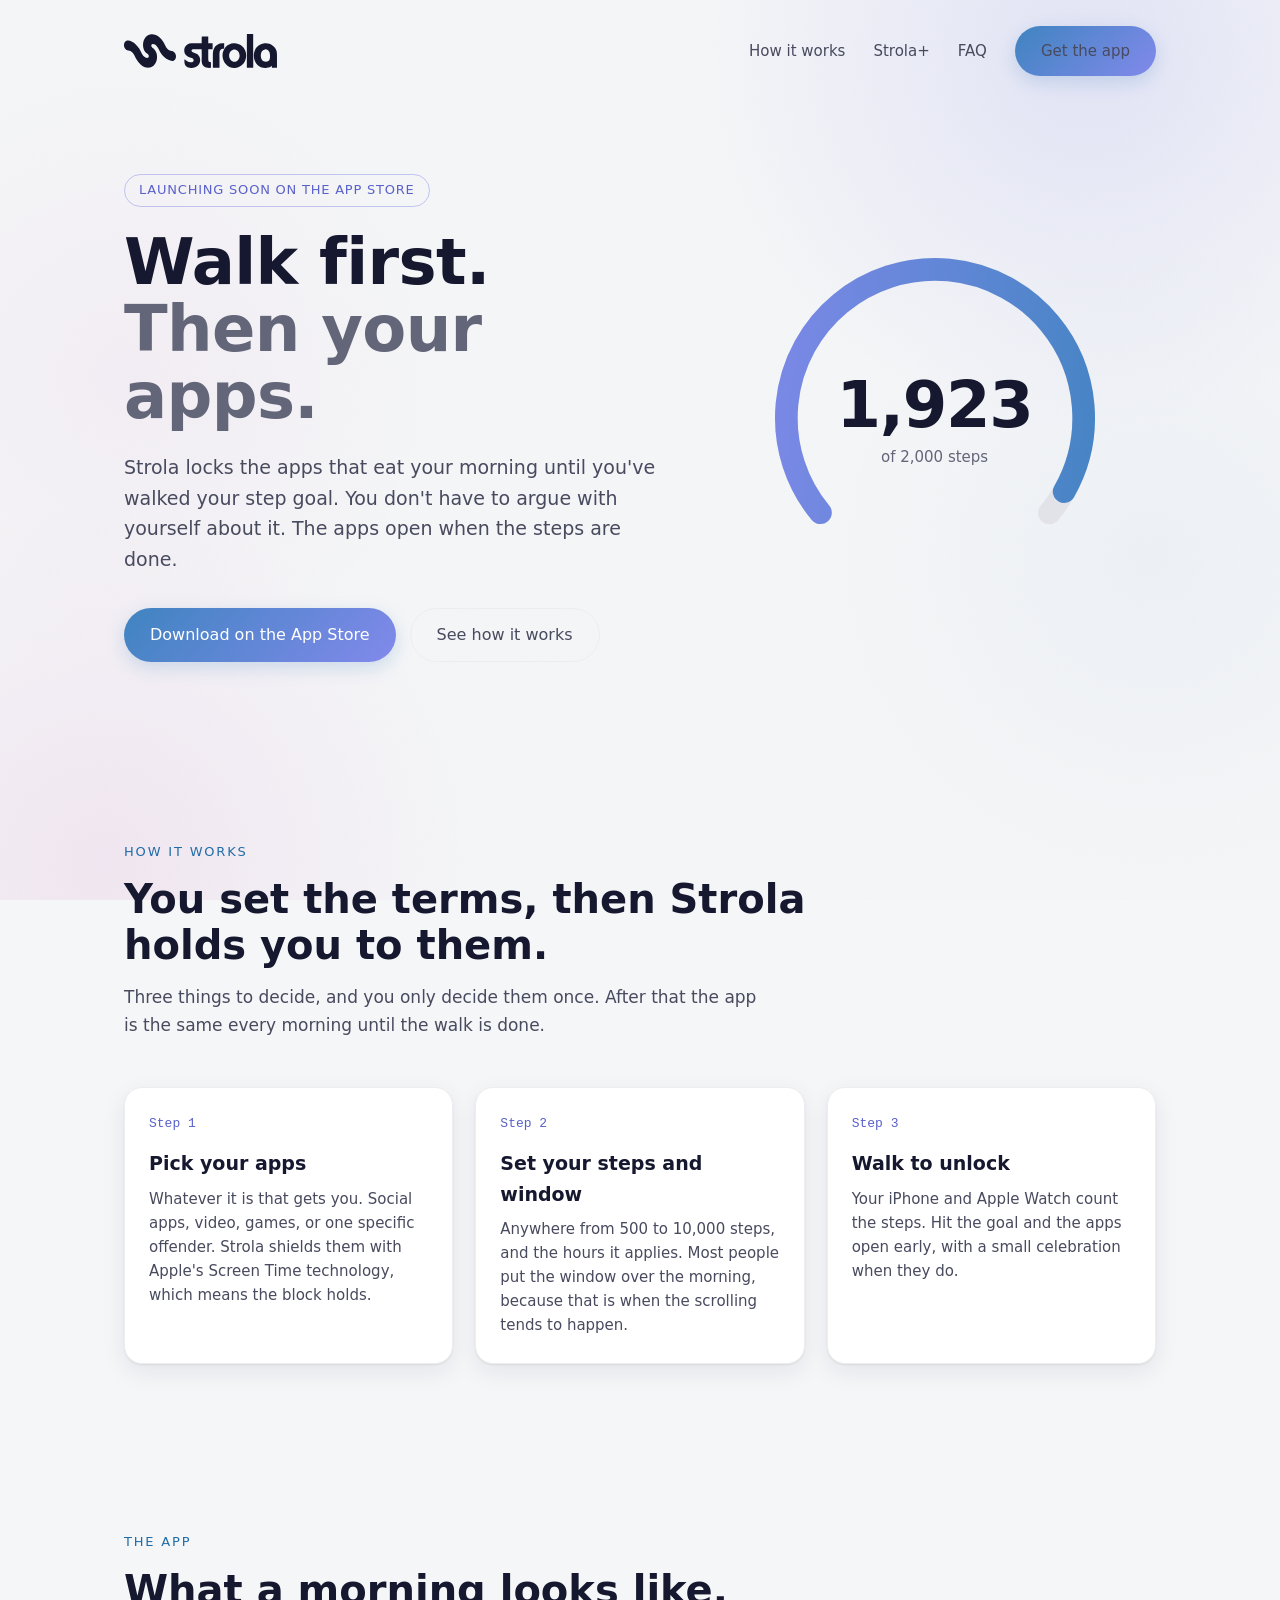
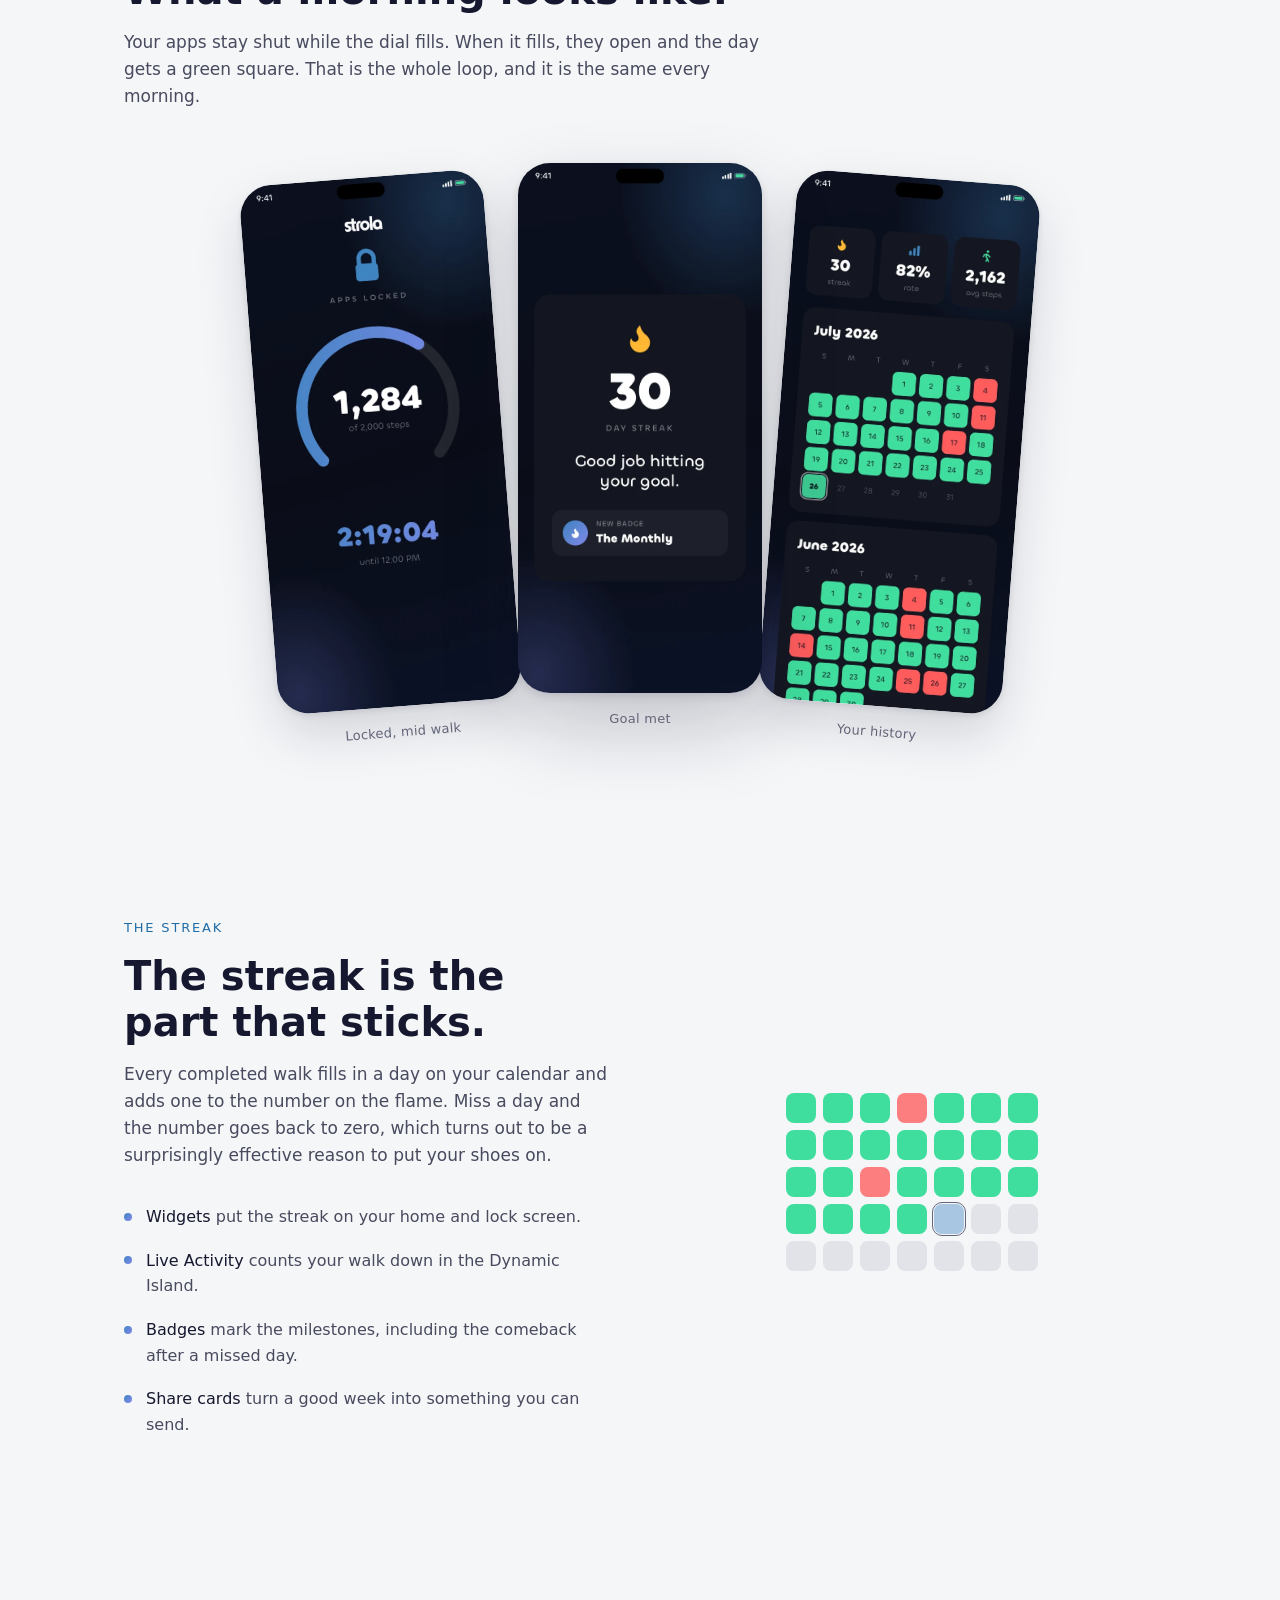
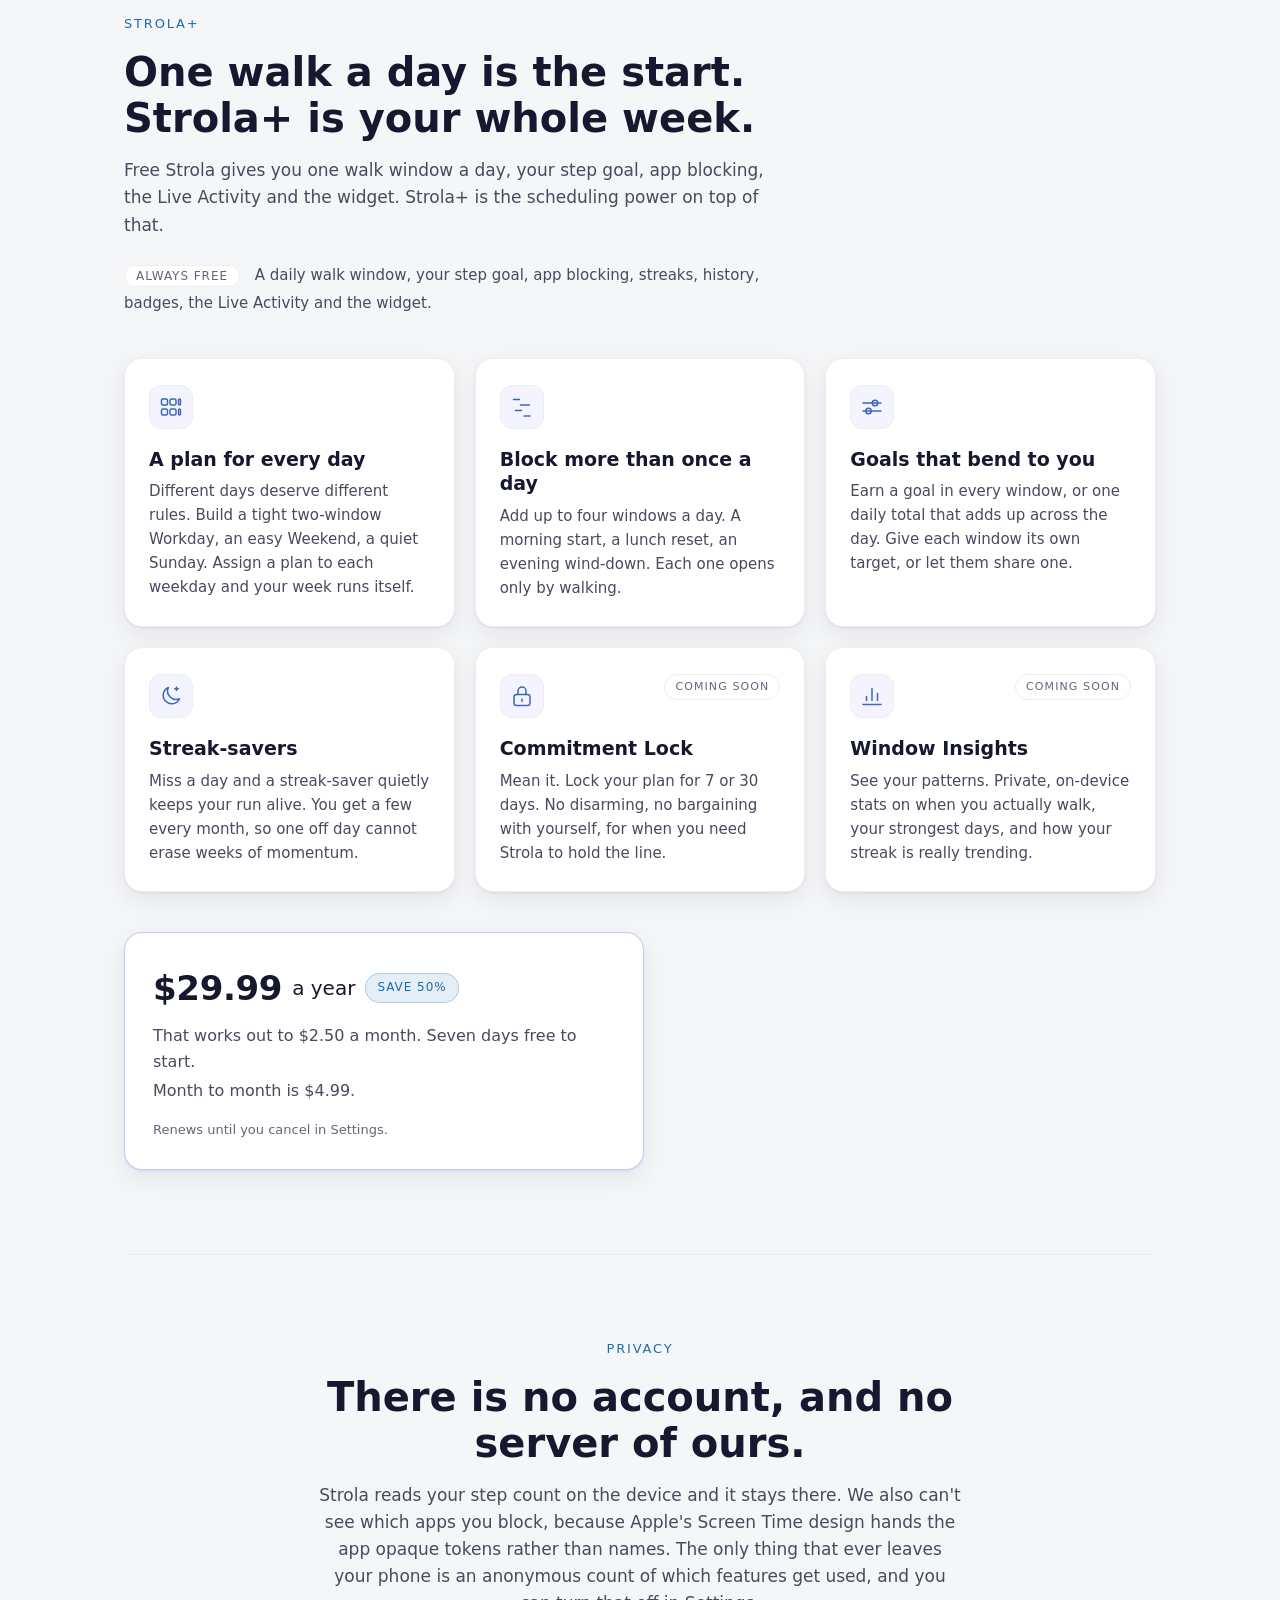
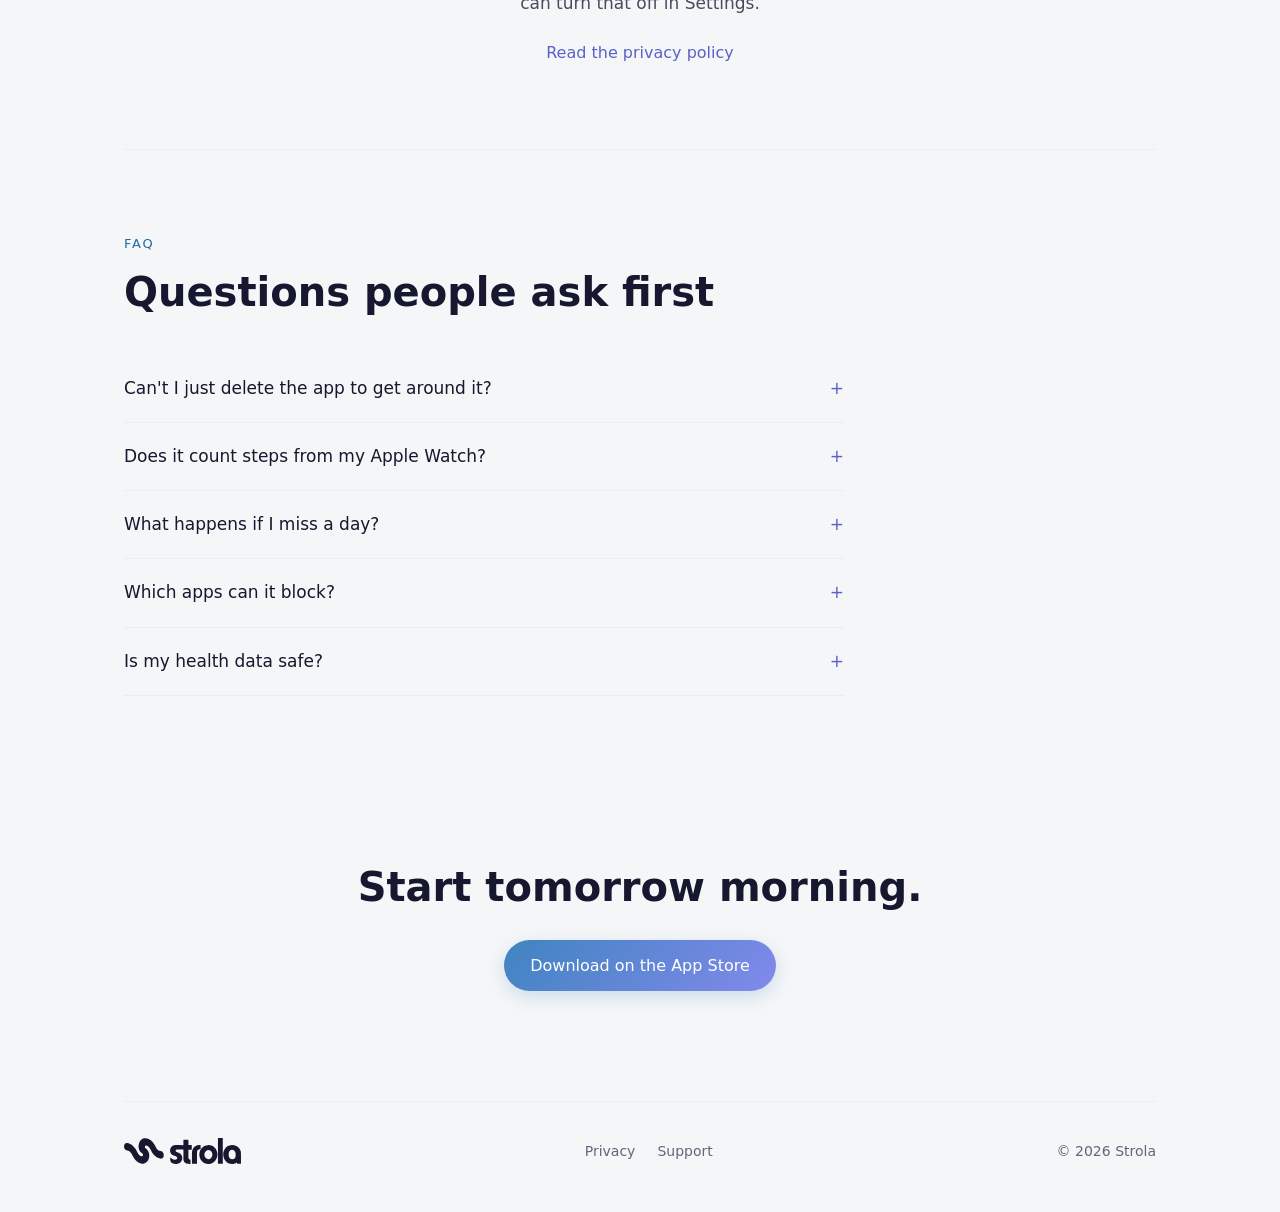
==== index.html @ 31557106 "Strola+ feature cards, new free/plus split, yearly-first pricing Replaces the two-column plan table " ====
<!DOCTYPE html>
<html lang="en">
<head>
  <meta charset="utf-8">
  <meta name="viewport" content="width=device-width, initial-scale=1">
  <title>Strola: Walk first. Then your apps.</title>
  <meta name="description" content="Strola locks your distracting apps until you've walked your daily step goal. You choose which apps, and how many steps. Then you go outside.">
  <meta property="og:title" content="Strola: Walk first. Then your apps.">
  <meta property="og:description" content="An app blocker that opens when you walk. Set a step goal, and your apps stay shut until you hit it.">
  <meta property="og:url" content="https://strola.app">
  <meta property="og:type" content="website">
  <link rel="icon" href="assets/favicon.svg" type="image/svg+xml">
  <link rel="icon" href="assets/favicon-32.png" sizes="32x32" type="image/png">
  <link rel="icon" href="assets/favicon-180.png" sizes="180x180" type="image/png">
  <!-- Square on purpose. iOS masks touch icons itself, so a pre-rounded one
       gets rounded twice and shows corner artifacts. -->
  <link rel="apple-touch-icon" href="assets/icon-180.png">
  <link rel="preconnect" href="https://api.fontshare.com" crossorigin>
  <link href="https://api.fontshare.com/v2/css?f[]=chillax@400,500,600&display=swap" rel="stylesheet">
  <meta name="theme-color" content="#F5F6F8">
  <link rel="stylesheet" href="style.css?v=26">
  <script>document.documentElement.classList.add("js");</script>
</head>
<body>
  <!-- Ships hidden and is revealed by the inline script at the foot of the
       page. With JS disabled it never appears, so it can never strand anyone
       behind a blank overlay. -->
  <div class="splash" id="splash" aria-hidden="true" hidden>
    <div class="splash-stage">
      <span class="splash-word"></span>
      <span class="splash-mark"></span>
    </div>
  </div>

  <div class="atmosphere" aria-hidden="true"></div>

  <div class="wrap">
    <header class="nav">
      <a class="brand" href="/" aria-label="Strola home"></a>
      <nav class="nav-links" aria-label="Site">
        <a href="#how">How it works</a>
        <a href="#plus">Strola+</a>
        <a href="#faq">FAQ</a>
        <!-- Swap href for the App Store link at launch. -->
        <a class="btn btn-primary" href="#" data-appstore>Get the app</a>
      </nav>
    </header>

    <main>
      <section class="hero">
        <div>
          <span class="chip">Launching soon on the App&nbsp;Store</span>
          <h1>Walk first.<br><span class="then">Then your apps.</span></h1>
          <p class="lede">
            Strola locks the apps that eat your morning until you've walked your
            step goal. You don't have to argue with yourself about it. The apps
            open when the steps are done.
          </p>
          <div class="hero-ctas">
            <a class="btn btn-primary" href="#" data-appstore>Download on the App&nbsp;Store</a>
            <a class="btn btn-ghost" href="#how">See how it works</a>
          </div>
        </div>

        <!-- The app's step dial, rebuilt in SVG. Geometry matches
             ProgressRingView .dial exactly: 0.72 of the circle, r=118,
             18pt stroke, round caps, rotated 140.4deg. -->
        <div class="dial-stage">
          <div class="dial" role="img"
               aria-label="A step dial filling from zero to a 2,000 step goal.">
            <svg viewBox="0 0 254 254" aria-hidden="true">
              <defs>
                <linearGradient id="ramp" x1="0" y1="0" x2="1" y2="1">
                  <stop offset="0" stop-color="#3F84C0"/>
                  <stop offset="1" stop-color="#8289EB"/>
                </linearGradient>
              </defs>
              <g transform="rotate(140.4 127 127)" fill="none"
                 stroke-width="18" stroke-linecap="round">
                <circle class="track" cx="127" cy="127" r="118"
                        stroke-dasharray="533.82 741.42"/>
                <circle class="progress" id="dial-arc" cx="127" cy="127" r="118"
                        stroke="url(#ramp)"/>
              </g>
            </svg>
            <div class="dial-readout">
              <!-- Count and check share one grid cell so swapping them causes
                   no layout shift. -->
              <span class="dial-figure">
                <span class="dial-count" id="dial-count">0</span>
                <svg class="dial-check" viewBox="0 0 48 48" aria-hidden="true">
                  <circle class="dial-check-disc" cx="24" cy="24" r="22"/>
                  <path class="dial-check-tick" d="M14 24.5 L21 31.5 L34 16.5"
                        pathLength="1"/>
                </svg>
              </span>
              <span class="dial-goal" id="dial-goal">of 2,000 steps</span>
            </div>
          </div>
        </div>
      </section>

      <section id="how">
        <p class="eyebrow">How it works</p>
        <h2>You set the terms, then Strola holds you to them.</h2>
        <p class="section-lede">
          Three things to decide, and you only decide them once. After that the
          app is the same every morning until the walk is done.
        </p>
        <div class="steps">
          <div class="step reveal">
            <span class="n">Step 1</span>
            <h3>Pick your apps</h3>
            <p>Whatever it is that gets you. Social apps, video, games, or one
               specific offender. Strola shields them with Apple's Screen Time
               technology, which means the block holds.</p>
          </div>
          <div class="step reveal">
            <span class="n">Step 2</span>
            <h3>Set your steps and window</h3>
            <p>Anywhere from 500 to 10,000 steps, and the hours it applies.
               Most people put the window over the morning, because that is
               when the scrolling tends to happen.</p>
          </div>
          <div class="step reveal">
            <span class="n">Step 3</span>
            <h3>Walk to unlock</h3>
            <p>Your iPhone and Apple Watch count the steps. Hit the goal and the
               apps open early, with a small celebration when they do.</p>
          </div>
        </div>
      </section>


      <section id="screens">
        <p class="eyebrow">The app</p>
        <h2>What a morning looks like.</h2>
        <p class="section-lede">
          Your apps stay shut while the dial fills. When it fills, they open and
          the day gets a green square. That is the whole loop, and it is the same
          every morning.
        </p>

        <div class="screens reveal">
          <figure class="screen" style="--rot:-4.5deg; --i:0">
            <img src="assets/locked.webp" width="600" height="1304" loading="lazy" decoding="async"
                 alt="Strola's locked screen: apps locked, 1,284 of 2,000 steps, two hours nineteen minutes left in the morning window.">
            <figcaption>Locked, mid&nbsp;walk</figcaption>
          </figure>

          <figure class="screen lead" style="--rot:0deg; --i:1">
            <img src="assets/celebration.webp" width="600" height="1304" loading="lazy" decoding="async"
                 alt="Goal met: a thirty day streak and a newly earned badge, The Monthly.">
            <figcaption>Goal met</figcaption>
          </figure>

          <figure class="screen" style="--rot:4.5deg; --i:2">
            <img src="assets/history.webp" width="600" height="1304" loading="lazy" decoding="async"
                 alt="History: a thirty day streak, 82 percent completion, 2,162 average steps, and a calendar of met and missed days.">
            <figcaption>Your history</figcaption>
          </figure>
        </div>
      </section>

      <section>
        <div class="split">
          <div>
            <p class="eyebrow">The streak</p>
            <h2>The streak is the part that sticks.</h2>
            <p class="section-lede">
              Every completed walk fills in a day on your calendar and adds one
              to the number on the flame. Miss a day and the number goes back to
              zero, which turns out to be a surprisingly effective reason to put
              your shoes on.
            </p>
            <ul class="feature-list">
              <li><strong>Widgets</strong> put the streak on your home and lock screen.</li>
              <li><strong>Live Activity</strong> counts your walk down in the Dynamic Island.</li>
              <li><strong>Badges</strong> mark the milestones, including the comeback after a missed day.</li>
              <li><strong>Share cards</strong> turn a good week into something you can send.</li>
            </ul>
          </div>
          <div class="month reveal" aria-hidden="true">
            <i class="met"></i><i class="met"></i><i class="met"></i><i class="miss"></i><i class="met"></i><i class="met"></i><i class="met"></i>
            <i class="met"></i><i class="met"></i><i class="met"></i><i class="met"></i><i class="met"></i><i class="met"></i><i class="met"></i>
            <i class="met"></i><i class="met"></i><i class="miss"></i><i class="met"></i><i class="met"></i><i class="met"></i><i class="met"></i>
            <i class="met"></i><i class="met"></i><i class="met"></i><i class="met"></i><i class="today"></i><i></i><i></i>
            <i></i><i></i><i></i><i></i><i></i><i></i><i></i>
          </div>
        </div>
      </section>

      <section id="plus">
        <!-- One gradient, six icons. Declared once so the set can't drift.
             userSpaceOnUse is load-bearing: the default objectBoundingBox makes
             a flat horizontal or vertical stroke a zero-area box, and those
             paths then don't paint at all. The deepened -ink variants are used
             here for the same contrast reason the tick marks use them. -->
        <svg width="0" height="0" aria-hidden="true" focusable="false" style="position:absolute">
          <defs>
            <linearGradient id="plusgrad" gradientUnits="userSpaceOnUse"
                            x1="0" y1="0" x2="24" y2="24">
              <stop offset="0%" stop-color="#1f6ca6"/>
              <stop offset="100%" stop-color="#5a61c9"/>
            </linearGradient>
          </defs>
        </svg>

        <p class="eyebrow">Strola+</p>
        <h2>One walk a day is the start. Strola+ is your whole week.</h2>
        <p class="section-lede">
          Free Strola gives you one walk window a day, your step goal, app
          blocking, the Live Activity and the widget. Strola+ is the scheduling
          power on top of that.
        </p>

        <p class="free-line">
          <span class="free-tag">Always free</span>
          A daily walk window, your step goal, app blocking, streaks, history,
          badges, the Live Activity and the widget.
        </p>

        <div class="plus-grid">
          <article class="plus-card reveal" style="--i:0">
            <span class="icon-tile" aria-hidden="true">
              <svg viewBox="0 0 24 24" width="24" height="24" fill="none"
                   stroke="url(#plusgrad)" stroke-width="1.5"
                   stroke-linecap="round" stroke-linejoin="round">
                <rect x="2.5" y="4" width="6" height="6" rx="1.5"/>
                <rect x="11" y="4" width="6" height="6" rx="1.5"/>
                <rect x="19.5" y="4" width="2" height="6" rx="1"/>
                <rect x="2.5" y="14" width="6" height="6" rx="1.5"/>
                <rect x="11" y="14" width="6" height="6" rx="1.5"/>
                <rect x="19.5" y="14" width="2" height="6" rx="1"/>
              </svg>
            </span>
            <h3>A plan for every day</h3>
            <p>Different days deserve different rules. Build a tight two-window
               Workday, an easy Weekend, a quiet Sunday. Assign a plan to each
               weekday and your week runs itself.</p>
          </article>

          <article class="plus-card reveal" style="--i:1">
            <span class="icon-tile" aria-hidden="true">
              <svg viewBox="0 0 24 24" width="24" height="24" fill="none"
                   stroke="url(#plusgrad)" stroke-width="1.5"
                   stroke-linecap="round" stroke-linejoin="round">
                <path d="M3.5 4.5h6"/>
                <path d="M10.5 10h9"/>
                <path d="M5.5 15.5h6"/>
                <path d="M14 21h6"/>
              </svg>
            </span>
            <h3>Block more than once a day</h3>
            <p>Add up to four windows a day. A morning start, a lunch reset, an
               evening wind-down. Each one opens only by walking.</p>
          </article>

          <article class="plus-card reveal" style="--i:2">
            <span class="icon-tile" aria-hidden="true">
              <svg viewBox="0 0 24 24" width="24" height="24" fill="none"
                   stroke="url(#plusgrad)" stroke-width="1.5"
                   stroke-linecap="round" stroke-linejoin="round">
                <path d="M3 8h18"/>
                <circle cx="15" cy="8" r="2.75"/>
                <path d="M3 16h18"/>
                <circle cx="8.5" cy="16" r="2.75"/>
              </svg>
            </span>
            <h3>Goals that bend to you</h3>
            <p>Earn a goal in every window, or one daily total that adds up
               across the day. Give each window its own target, or let them
               share one.</p>
          </article>

          <article class="plus-card reveal" style="--i:3">
            <span class="icon-tile" aria-hidden="true">
              <svg viewBox="0 0 24 24" width="24" height="24" fill="none"
                   stroke="url(#plusgrad)" stroke-width="1.5"
                   stroke-linecap="round" stroke-linejoin="round">
                <path d="M20.5 14.7A8.5 8.5 0 0 1 9.3 3.5a8.5 8.5 0 1 0 11.2 11.2Z"/>
                <path d="M17.5 3v3.5M15.75 4.75h3.5"/>
              </svg>
            </span>
            <h3>Streak-savers</h3>
            <p>Miss a day and a streak-saver quietly keeps your run alive. You
               get a few every month, so one off day cannot erase weeks of
               momentum.</p>
          </article>

          <article class="plus-card reveal" style="--i:4">
            <span class="soon">Coming soon</span>
            <span class="icon-tile" aria-hidden="true">
              <svg viewBox="0 0 24 24" width="24" height="24" fill="none"
                   stroke="url(#plusgrad)" stroke-width="1.5"
                   stroke-linecap="round" stroke-linejoin="round">
                <rect x="4" y="10.5" width="16" height="11" rx="2.5"/>
                <path d="M8 10.5V7a4 4 0 0 1 8 0v3.5"/>
                <path d="M12 15v2.5"/>
              </svg>
            </span>
            <h3>Commitment Lock</h3>
            <p>Mean it. Lock your plan for 7 or 30 days. No disarming, no
               bargaining with yourself, for when you need Strola to hold the
               line.</p>
          </article>

          <article class="plus-card reveal" style="--i:5">
            <span class="soon">Coming soon</span>
            <span class="icon-tile" aria-hidden="true">
              <svg viewBox="0 0 24 24" width="24" height="24" fill="none"
                   stroke="url(#plusgrad)" stroke-width="1.5"
                   stroke-linecap="round" stroke-linejoin="round">
                <path d="M3 20.5h18"/>
                <path d="M6.5 16.5v-4M12 16.5V4.5M17.5 16.5v-7"/>
              </svg>
            </span>
            <h3>Window Insights</h3>
            <p>See your patterns. Private, on-device stats on when you actually
               walk, your strongest days, and how your streak is really
               trending.</p>
          </article>
        </div>

        <div class="pricing reveal">
          <p class="price-lead">
            <strong>$29.99</strong> a year <span class="save">Save 50%</span>
          </p>
          <p class="price-sub">
            That works out to $2.50 a month. Seven days free to start.
          </p>
          <p class="price-alt">Month to month is $4.99.</p>
          <p class="fine">Renews until you cancel in Settings.</p>
        </div>
      </section>

      <section class="privacy-strip">
        <p class="eyebrow">Privacy</p>
        <h2>There is no account, and no server of ours.</h2>
        <p class="section-lede">
          Strola reads your step count on the device and it stays there. We also
          can't see which apps you block, because Apple's Screen Time design
          hands the app opaque tokens rather than names. The only thing that
          ever leaves your phone is an anonymous count of which features get
          used, and you can turn that off in Settings.
        </p>
        <p style="margin-top:22px"><a href="/privacy">Read the privacy policy</a></p>
      </section>

      <section id="faq">
        <p class="eyebrow">FAQ</p>
        <h2>Questions people ask first</h2>
        <div class="faq">
          <details>
            <summary>Can't I just delete the app to get around it?</summary>
            <p>You could. Strola is a commitment device and it does not pretend
               otherwise. What tends to happen is that deleting the app takes
               more effort than the walk does, especially with a streak on the
               line, so most of the time people just go outside.</p>
          </details>
          <details>
            <summary>Does it count steps from my Apple Watch?</summary>
            <p>Yes. Strola reads steps from your iPhone's motion sensors and from
               Apple Health, which includes your Watch. Whichever source reports
               more is the one that counts, so a walk with the phone in your
               pocket and a walk with only the Watch both work.</p>
          </details>
          <details>
            <summary>What happens if I miss a day?</summary>
            <p>The day shows up on your calendar as a miss and the streak resets.
               There is a badge for the comeback, which helps more than you would
               expect. Either way your apps unlock when the window ends. Strola
               will not lock you out all day.</p>
          </details>
          <details>
            <summary>Which apps can it block?</summary>
            <p>Any app, category, or website you pick in Apple's Screen Time
               picker. Strola never sees the list itself, because Apple keeps
               that private by design.</p>
          </details>
          <details>
            <summary>Is my health data safe?</summary>
            <p>Your step counts are read on the device and are never transmitted
               anywhere. There is no server and no account. The
               <a href="/privacy">privacy policy</a> has the full detail.</p>
          </details>
        </div>
      </section>

      <section class="closing">
        <h2>Start tomorrow morning.</h2>
        <a class="btn btn-primary" href="#" data-appstore>Download on the App&nbsp;Store</a>
      </section>
    </main>

    <footer>
      <span class="brand" role="img" aria-label="Strola"></span>
      <nav aria-label="Legal">
        <a href="/privacy">Privacy</a>
        <a href="mailto:support@strola.app">Support</a>
      </nav>
      <span class="fine">© 2026 Strola</span>
    </footer>
  </div>

  <script>
    (function () {
      var reduced = window.matchMedia("(prefers-reduced-motion: reduce)").matches;

      /* ── Splash ──────────────────────────────────────────────────────
         Once per session, so clicking through to /privacy and back does
         not replay it. The overlay ships hidden; revealing it here means
         a visitor with JS off never sees it and can never be trapped. */
      var splash = document.getElementById("splash");
      if (splash) {
        var seen = false;
        try { seen = sessionStorage.getItem("strola.splash") === "1"; } catch (e) {}

        if (seen || reduced) {
          splash.remove();
        } else {
          splash.hidden = false;
          try { sessionStorage.setItem("strola.splash", "1"); } catch (e) {}

          var dismissed = false;
          var dismiss = function () {
            if (dismissed) return;
            dismissed = true;
            splash.classList.add("done");
            setTimeout(function () { splash.remove(); }, 400);
          };
          // The animation runs 1.84s. Wait for load as well, but never past
          // the cap: a stalled font or image must not hold the page hostage.
          var elapsed = function () { dismiss(); };
          setTimeout(elapsed, 2000);
          window.addEventListener("load", function () {
            setTimeout(elapsed, 1840);
          });
        }
      }

      /* ── Hero dial ───────────────────────────────────────────────────
         Counts to the goal, holds, then resets. The old hero looped
         before it ever reached the goal, which showed the product
         failing to do the one thing it does. */
      var arc = document.getElementById("dial-arc");
      var count = document.getElementById("dial-count");

      var dial = document.querySelector('.dial');
      var goal = document.getElementById('dial-goal');

      if (arc && count && dial) {
        var GOAL = 2000;
        var SWEEP = 533.82;    // 0.72 of the 741.42 circumference
        var GOAL_LABEL = goal.textContent;

        var CLIMB = 3400;      // fill
        var CELEBRATE = 700;   // arc turns green, check draws in
        var HOLD = 3200;       // parked on the completed state
        var FADE = 1500;       // whole dial fades out
        var RESTORE = 1100;    // back at zero, fades in
        var CYCLE = CLIMB + CELEBRATE + HOLD + FADE + RESTORE;

        var paint = function (p) {
          arc.style.strokeDashoffset = (SWEEP * (1 - p)).toFixed(2);
          count.textContent = Math.round(GOAL * p).toLocaleString();
        };

        var wasDone = null;
        var setDone = function (on) {
          if (on === wasDone) return;   // only touch the DOM on the transition
          wasDone = on;
          dial.classList.toggle('done', on);
          goal.textContent = on ? 'Apps unlocked' : GOAL_LABEL;
        };

        if (reduced) {
          paint(1);
          setDone(true);       // rest on the payoff, no motion
        } else {
          var start = null;
          var easeOut = function (x) { return 1 - Math.pow(1 - x, 3); };

          var tick = function (now) {
            if (start === null) start = now;
            var t = (now - start) % CYCLE;

            if (t < CLIMB) {
              paint(easeOut(t / CLIMB));
              setDone(false);
              dial.style.opacity = 1;
            } else if (t < CLIMB + CELEBRATE + HOLD) {
              paint(1);
              setDone(true);
              dial.style.opacity = 1;
            } else if (t < CLIMB + CELEBRATE + HOLD + FADE) {
              // Fade the completed state out rather than running the fill
              // backwards. Un-counting reads as un-walking, which is the
              // opposite of the thing being demonstrated.
              paint(1);
              dial.style.opacity = 1 - (t - CLIMB - CELEBRATE - HOLD) / FADE;
            } else {
              paint(0);
              setDone(false);
              dial.style.opacity = (t - CLIMB - CELEBRATE - HOLD - FADE) / RESTORE;
            }
            requestAnimationFrame(tick);
          };
          requestAnimationFrame(tick);
        }
      }

      /* ── Scroll reveals ──────────────────────────────────────────────
         Must stay outside any reduced-motion early return. .reveal starts
         at opacity 0 and only the prefers-reduced-motion block in
         style.css makes it visible without this observer. */
      // Index each calendar cell so CSS can stagger it off --i.
      document.querySelectorAll(".month i").forEach(function (cell, i) {
        cell.style.setProperty("--i", i);
      });

      var io = new IntersectionObserver(function (entries) {
        entries.forEach(function (e) {
          if (e.isIntersecting) { e.target.classList.add("in"); io.unobserve(e.target); }
        });
      }, { threshold: 0.2, rootMargin: "0px 0px -12% 0px" });
      document.querySelectorAll(".reveal").forEach(function (el) { io.observe(el); });
    })();
  </script>
</body>
</html>
---- style.css ----
/* Strola, strola.app
   Every colour here is lifted from the app's light theme (Anti/Design/Theme.swift)
   so the site and the product are literally the same palette. Line references
   below point at the Swift declaration each value came from. */

:root {
  color-scheme: light;

  --ground: #f5f6f8;         /* backgroundLight     :74  */
  --ink: #15182e;            /* textPrimaryLight    :81  */
  --dim: #484a5e;            /* textSecondaryLight  :86  */
  --faint: #636579;          /* textTertiaryLight   :91  */
  --subtle: #a6a8b3;         /* textFaintLight      :101 */
  --hairline: #ecedf1;       /* hairlineLight       :123 */
  --surface: #ffffff;        /* surfaceFillLight    :113 */
  --surface-strong: #e2e3e8; /* surfaceStrongLight  :118 */

  --accent: #3f84c0;
  --violet: #8289eb;
  /* The brand blues were picked to sit on navy. On a near-white ground they
     fall under WCAG AA for text: #8289EB links measure 2.88:1 and #3F84C0
     labels 3.68:1. These deepened variants are for TEXT only. Gradients,
     fills and the dial keep the true brand colours. */
  --accent-ink: #1f6ca6;
  --violet-ink: #5a61c9;
  --blush: #d98bc8;          /* background washes only, never content (:49) */
  --success: #40de9e;
  --miss: #ff5c5c;
  --splash-ink: #0d1836;     /* what the app multiplies the launch mark to */

  --shadow: rgba(21, 24, 46, 0.08);
  --shadow-lift: rgba(21, 24, 46, 0.10);
  --on-accent: #ffffff;

  --ramp: linear-gradient(135deg, var(--accent), var(--violet));
  --radius: 18px;
  --mono: ui-monospace, "SF Mono", SFMono-Regular, Menlo, monospace;
}

/* The text ramp is solid hex rather than alpha tiers. On a light ground an
   alpha tier changes contrast every time the surface behind it changes, and
   cards here sit on white while the page sits on #F5F6F8. */

* { margin: 0; padding: 0; box-sizing: border-box; }

html { scroll-behavior: smooth; }

body {
  background: var(--ground);
  color: var(--ink);
  font-family: "Chillax", system-ui, -apple-system, "Segoe UI", sans-serif;
  font-weight: 400;
  line-height: 1.6;
  -webkit-font-smoothing: antialiased;
  overflow-x: hidden;
}

/* The app's BrandBackground in light mode (Theme.swift:267-318): a four-point
   mesh of violet and blush over near-white, plus film grain. The grain is the
   part that matters. Without it a mostly-white page reads as flat grey rather
   than as lit paper, which is exactly the "default template" look we are
   trying to get away from. */
.atmosphere {
  position: fixed;
  inset: 0;
  z-index: -1;
  background:
    radial-gradient(540px 540px at 85% 6%, rgba(130, 137, 235, 0.17), transparent 70%),
    radial-gradient(520px 520px at 8% 96%, rgba(217, 139, 200, 0.15), transparent 70%),
    radial-gradient(430px 430px at 10% 42%, rgba(217, 139, 200, 0.077), transparent 70%),
    radial-gradient(460px 460px at 90% 62%, rgba(63, 132, 192, 0.043), transparent 70%),
    var(--ground);
}

/* feTurbulence at the app's 0.04 opacity. Inline data URI so it costs no
   request and cannot fail to load. */
.atmosphere::after {
  content: "";
  position: absolute;
  inset: 0;
  opacity: 0.04;
  pointer-events: none;
  background-image: url("data:image/svg+xml,%3Csvg xmlns='http://www.w3.org/2000/svg' width='256' height='256'%3E%3Cfilter id='n'%3E%3CfeTurbulence type='fractalNoise' baseFrequency='0.8' numOctaves='4' stitchTiles='stitch'/%3E%3CfeColorMatrix type='saturate' values='0'/%3E%3C/filter%3E%3Crect width='256' height='256' filter='url(%23n)'/%3E%3C/svg%3E");
}

.wrap { max-width: 1080px; margin: 0 auto; padding: 0 24px; }

a { color: var(--violet-ink); text-decoration: none; }
a:hover { text-decoration: underline; }

:focus-visible {
  outline: 2px solid var(--violet-ink);
  outline-offset: 3px;
  border-radius: 4px;
}

/* ── Nav ─────────────────────────────────────────────── */

.nav {
  display: flex;
  align-items: center;
  justify-content: space-between;
  padding: 26px 0;
}

/* The brand lockup is the designer's own horizontal file, so the mark size and
   the spacing between mark and wordmark are baked in rather than assembled here.
   Its viewBox is cropped to the ink (26 117 749.2 166.7), which is why a box of
   height H shows exactly H of artwork; the uncropped export frames it with
   padding a CSS mask cannot see.

   Painted with a flat background and alpha-masked, so it follows --ink for free
   and needs no work when the palette changes. The mask URL resolves against
   THIS stylesheet, not the document, which is why it still works from
   /privacy/. Moving style.css breaks it, silently.

   The ?v= on the asset is load-bearing. Bumping style.css's own ?v= does NOT
   re-fetch the files it references, so a cropped viewBox will keep rendering
   from cache at the old aspect for anyone who visited before. Bump the asset's
   version whenever its geometry changes. */
.brand {
  --lockup-h: 34px;
  display: block;
  flex: none;
  height: var(--lockup-h);
  width: calc(var(--lockup-h) * 4.494);
  background: var(--ink);
  -webkit-mask: url("assets/lockup.svg?v=1") no-repeat center / contain;
  mask: url("assets/lockup.svg?v=1") no-repeat center / contain;
}

footer .brand { --lockup-h: 26px; }

.nav-links { display: flex; gap: 28px; align-items: center; }

.nav-links a {
  color: var(--dim);
  font-size: 15px;
  font-weight: 500;
}
.nav-links a:hover { color: var(--ink); text-decoration: none; }

/* ── Buttons ─────────────────────────────────────────── */

.btn {
  display: inline-flex;
  align-items: center;
  gap: 8px;
  border-radius: 999px;
  padding: 13px 26px;
  font-family: inherit;
  font-size: 16px;
  font-weight: 500;
  cursor: pointer;
  border: none;
}

.btn-primary {
  background: var(--ramp);
  color: var(--on-accent);
  box-shadow: 0 6px 18px rgba(63, 132, 192, 0.22);
}
/* Brightening a gradient works on a dark page and washes it out on a light
   one. Deepen and saturate instead. */
.btn-primary:hover {
  text-decoration: none;
  filter: brightness(0.96) saturate(1.05);
}

.btn-ghost {
  background: transparent;
  color: var(--dim);
  border: 1px solid var(--hairline);
}
.btn-ghost:hover { color: var(--ink); text-decoration: none; border-color: var(--faint); }

/* ── Hero ────────────────────────────────────────────── */

.hero {
  display: grid;
  grid-template-columns: 1.1fr 0.9fr;
  gap: 48px;
  align-items: center;
  padding: 72px 0 96px;
}

.chip {
  display: inline-block;
  font-size: 13px;
  font-weight: 500;
  letter-spacing: 0.06em;
  text-transform: uppercase;
  color: var(--violet-ink);
  border: 1px solid color-mix(in srgb, var(--violet) 45%, transparent);
  border-radius: 999px;
  padding: 5px 14px;
  margin-bottom: 22px;
}

h1 {
  font-size: clamp(40px, 6vw, 64px);
  font-weight: 600;
  line-height: 1.05;
  letter-spacing: -0.01em;
}

h1 .then { color: var(--faint); }

.hero p.lede {
  font-size: 19px;
  color: var(--dim);
  max-width: 30em;
  margin: 22px 0 34px;
}

.hero-ctas { display: flex; gap: 14px; flex-wrap: wrap; }

/* ── The step dial ───────────────────────────────────── */
/* Geometry is copied from the app's ProgressRingView .dial style
   (Anti/Views/Components/ProgressRingView.swift:59-93): 0.72 of the circle,
   259.2 degrees of sweep with a 100.8 degree cup centred on six o'clock,
   r=118, 18pt stroke, round caps. Same object, same numbers. */

.dial-stage {
  display: flex;
  justify-content: center;
}

.dial {
  position: relative;
  width: min(320px, 100%);
  aspect-ratio: 1;
}

/* Direct child only. `.dial svg` also matches the checkmark's own <svg>, and
   at higher specificity than .dial-check, which stretched the check to fill
   its cell and blew out the readout spacing. */
.dial > svg {
  width: 100%;
  height: 100%;
  display: block;
  overflow: visible;
}

.dial .track { stroke: var(--surface-strong); }

.dial .progress {
  /* 0.72 of a 741.42 circumference. dashoffset counts this down to 0. */
  stroke-dasharray: 533.82 741.42;
  stroke-dashoffset: 533.82;
}

.dial-readout {
  position: absolute;
  inset: 0;
  display: flex;
  flex-direction: column;
  align-items: center;
  justify-content: center;
  gap: 2px;
  pointer-events: none;
}

/* Count and check stack in one grid cell, so the swap at completion does not
   move the goal line underneath. */
.dial-figure {
  display: grid;
  place-items: center;
}
.dial-figure > * {
  grid-area: 1 / 1;
}

.dial-count {
  font-size: clamp(46px, 9vw, 64px);
  font-weight: 600;
  line-height: 1;
  letter-spacing: -0.02em;
  /* Tabular figures stop the number jittering as it counts. */
  font-variant-numeric: tabular-nums;
  transition: opacity 0.25s ease, transform 0.25s ease;
}

.dial-check {
  width: clamp(56px, 11vw, 76px);
  height: clamp(56px, 11vw, 76px);
  opacity: 0;
  transform: scale(0.7);
  transition: opacity 0.2s ease, transform 0.2s ease;
}

/* The green is the app's success token used the way the app uses it: as a
   fill, matching the streak calendar's met-day cells. The tick sits on top in
   ink, which reads at 9.5:1 instead of the 1.60:1 a green stroke would give. */
.dial-check-disc {
  fill: var(--success);
}

.dial-check-tick {
  fill: none;
  stroke: var(--ink);
  stroke-width: 4;
  stroke-linecap: round;
  stroke-linejoin: round;
  /* pathLength="1" normalises the stroke so the draw-on needs no measuring. */
  stroke-dasharray: 1;
  stroke-dashoffset: 1;
}

.dial-goal {
  font-size: 15px;
  color: var(--faint);
  transition: color 0.3s ease;
}

/* ── Completed state ─────────────────────────────────────
   Success green is the app's unlock colour and is reserved for exactly this
   (Theme.swift:61). The arc turning green is the same signal the shield gives
   at the goal. */
.dial .progress {
  transition: stroke 0.4s ease;
}

.dial.done .progress {
  stroke: var(--success);
}

.dial.done .dial-count {
  opacity: 0;
  transform: scale(0.86);
}

.dial.done .dial-check {
  opacity: 1;
  transform: scale(1);
  transition: opacity 0.2s ease, transform 0.35s cubic-bezier(0.34, 1.4, 0.5, 1);
}

.dial.done .dial-check-tick {
  stroke-dashoffset: 0;
  transition: stroke-dashoffset 0.4s cubic-bezier(0.65, 0, 0.35, 1) 0.15s;
}

/* Green text on this ground is unreadable, so the label carries the state in
   words and weight instead of colour. */
.dial.done .dial-goal {
  color: var(--ink);
  font-weight: 500;
}

/* ── Splash ──────────────────────────────────────────── */
/* Port of the app's launch animation (StrolaSplash.json, played at 1.25x in
   SplashView.swift, so 1.84s). Inline SVG and CSS keyframes rather than a
   Lottie player: a player would have to download itself and the JSON before
   the loading screen could appear, which defeats the point.
   Ships hidden and is revealed by script, so with JS off it never shows and
   cannot strand anyone behind a blank overlay. */

.splash {
  position: fixed;
  inset: 0;
  z-index: 100;
  display: flex;
  align-items: center;
  justify-content: center;
  background: var(--ground);
  transition: opacity 0.4s ease-in-out;
}
.splash[hidden] { display: none; }
.splash.done { opacity: 0; pointer-events: none; }

.splash-stage {
  position: relative;
  width: min(420px, 74vw);
  height: calc(min(420px, 74vw) / 2);
}

/* The app multiplies the white artwork to #0D1836 in light mode. */
.splash-mark,
.splash-word {
  position: absolute;
  top: 50%;
  background: var(--splash-ink);
}

/* Final resting layout: mark on the left, wordmark to its right, matching the
   nav lockup. The mark starts centred and travels here, which is why the
   keyframes carry a translate rather than the layout doing it.

   Geometry is lifted from the designer's horizontal lockup so the splash
   resolves into exactly what the nav shows a moment later. Measured off
   lockup.svg: mark is 33.98% of the lockup width, the wordmark starts at
   39.37% and runs 60.62%, and their vertical centres coincide. Scaled to a
   lockup occupying 86% of the stage width, that lands at: */
.splash-mark {
  left: 7%;
  width: 29.22%;
  aspect-ratio: 1.552;
  -webkit-mask: url("assets/logo.svg?v=2") no-repeat center / contain;
  mask: url("assets/logo.svg?v=2") no-repeat center / contain;
  animation:
    splash-fade 0.13s ease-out both,
    splash-mark 1.47s both;
}

.splash-word {
  left: 40.86%;
  width: 52.13%;
  aspect-ratio: 2.723;
  -webkit-mask: url("assets/wordmark.svg?v=2") no-repeat center / contain;
  mask: url("assets/wordmark.svg?v=2") no-repeat center / contain;
  animation: splash-word 0.40s cubic-bezier(0.33, 0, 0.2, 1) 0.93s both;
}

@keyframes splash-fade {
  from { opacity: 0; }
  to { opacity: 1; }
}

/* Spin and settle have to live in ONE animation. As two, the settle keyframes
   fill backwards through their own delay and clobber the spin's transform, so
   the 360 never renders. Percentages are the app's beats over 1.47s:
   spin 0.11-0.91s, settle 0.93-1.47s. */
@keyframes splash-mark {
  0% {
    transform: translate(97.16%, -50%) rotate(0deg) scale(1.16);
    animation-timing-function: linear;
  }
  7.5% {
    transform: translate(97.16%, -50%) rotate(0deg) scale(1.16);
    animation-timing-function: cubic-bezier(0.4, 0, 0.2, 1);
  }
  61.9% {
    transform: translate(97.16%, -50%) rotate(360deg) scale(1.16);
    animation-timing-function: linear;
  }
  63.3% {
    transform: translate(97.16%, -50%) rotate(360deg) scale(1.16);
    animation-timing-function: cubic-bezier(0.33, 0, 0.2, 1);
  }
  100% {
    transform: translate(0, -50%) rotate(360deg) scale(1);
  }
}

/* The comp reveals this behind a rectangular alpha matte sliding right. */
@keyframes splash-word {
  from { clip-path: inset(0 100% 0 0); transform: translate(-14%, -50%); }
  to { clip-path: inset(0 0 0 0); transform: translate(0, -50%); }
}

/* ── Real app screens ────────────────────────────────────
   Bare rounded screens, no hardware bezel. A drawn iPhone frame dates itself
   the moment Apple ships a new body, and the two comparable sites that were
   verified disagree about frames anyway, so the treatment that ages best wins.

   Three screens, fanned. They arrive stacked and separate into place, which is
   also the order the product happens in: locked, met, logged. */

.screens {
  display: flex;
  justify-content: center;
  align-items: center;
  gap: 14px;
  margin-top: 56px;
  padding: 10px 0 6px;
}

/* All three share a width on purpose. They are the same 600px-wide source, so
   any size difference scales the status bar with it, and a 15% larger 9:41 on
   the middle screen reads as misalignment rather than hierarchy. */
.screen {
  position: relative;
  flex: none;
  width: 244px;
  border-radius: 32px;
  transform: rotate(var(--rot, 0deg));
}

/* The payoff leads on depth instead of size: upright while the others tilt,
   in front where they overlap, and the only one with a bloom. */
.screen.lead {
  z-index: 2;
  transform: translateY(-14px);
}

.screen img {
  display: block;
  width: 100%;
  height: auto;
  border-radius: inherit;
  box-shadow:
    0 2px 6px rgba(21, 24, 46, 0.10),
    0 22px 50px rgba(21, 24, 46, 0.15);
}

.screen.lead img {
  box-shadow:
    0 3px 8px rgba(21, 24, 46, 0.12),
    0 34px 74px rgba(21, 24, 46, 0.22);
}

/* Success bloom behind the completed screen only. Uses the app's real unlock
   green, the same token as the streak calendar's met days. */
.screen.lead::before {
  content: "";
  position: absolute;
  inset: 12% -22% 8%;
  z-index: -1;
  border-radius: 50%;
  background: radial-gradient(closest-side, var(--success), transparent 72%);
  opacity: 0.30;
  filter: blur(26px);
}

.screen figcaption {
  margin-top: 16px;
  text-align: center;
  font-size: 13px;
  font-weight: 500;
  letter-spacing: 0.02em;
  color: var(--faint);
}

/* Fan out on entry: stacked and flat, then rotating into their resting angles.
   Scoped to .js so the screens are simply visible without JavaScript. */
.js .screens .screen {
  opacity: 0;
  transform: translateY(38px) rotate(0deg) scale(0.93);
}

.js .screens.in .screen {
  animation: screen-in 0.72s cubic-bezier(0.22, 1, 0.32, 1) both;
  animation-delay: calc(var(--i, 0) * 110ms);
}

@keyframes screen-in {
  from { opacity: 0; transform: translateY(38px) rotate(0deg) scale(0.93); }
  to   { opacity: 1; transform: translateY(var(--lift, 0)) rotate(var(--rot, 0deg)) scale(1); }
}

/* The lead's lift has to travel through the keyframe too, or the animation
   lands it back at 0 and it drops on arrival. */
.screen.lead { --lift: -14px; }

/* ── Sections ────────────────────────────────────────── */

section { padding: 84px 0; }

.eyebrow {
  font-size: 13px;
  font-weight: 500;
  letter-spacing: 0.14em;
  text-transform: uppercase;
  color: var(--accent-ink);
  margin-bottom: 14px;
}

h2 {
  font-size: clamp(28px, 4vw, 40px);
  font-weight: 600;
  line-height: 1.15;
  max-width: 18em;
}

.section-lede {
  color: var(--dim);
  font-size: 17px;
  max-width: 38em;
  margin-top: 16px;
}

/* How it works: a real sequence, so the numbers mean something. */
.steps {
  display: grid;
  grid-template-columns: repeat(3, 1fr);
  gap: 22px;
  margin-top: 48px;
}

.step {
  background: var(--surface);
  border: 1px solid var(--hairline);
  border-radius: var(--radius);
  padding: 26px 24px;
  box-shadow: 0 1px 2px var(--shadow), 0 8px 24px var(--shadow);
}

.step .n {
  font-family: var(--mono);
  font-size: 13px;
  color: var(--violet-ink);
  display: block;
  margin-bottom: 14px;
}

.step h3 { font-size: 19px; font-weight: 600; margin-bottom: 8px; }
.step p { font-size: 15px; color: var(--dim); }

/* Streak panel */
.split {
  display: grid;
  grid-template-columns: 1fr 1fr;
  gap: 56px;
  align-items: center;
}

.month {
  display: grid;
  grid-template-columns: repeat(7, 30px);
  gap: 7px;
  justify-content: center;
}
.month i {
  width: 30px;
  height: 30px;
  border-radius: 8px;
  background: var(--surface-strong);
}
.month i.met { background: var(--success); }
.month i.miss { background: color-mix(in srgb, var(--miss) 78%, transparent); }
.month i.today {
  background: color-mix(in srgb, var(--accent) 42%, transparent);
  outline: 1.5px solid var(--faint);
  outline-offset: 1px;
}

/* The calendar fills in day by day when it scrolls into view. That is the
   section's whole argument made visually: the streak accumulating.
   The container keeps .reveal so the observer still tags it with .in, but its
   own fade is switched off here, otherwise the block fade and the per-cell
   stagger fight each other. */
.js .month.reveal {
  opacity: 1;
  transform: none;
  transition: none;
}

.js .month i {
  opacity: 0;
  transform: scale(0.4) translateY(6px);
}

/* 45ms apart over 35 cells is about 1.6s end to end. At the original 24ms the
   whole calendar was built before your eye reached it, which read as no
   animation at all. The 120ms head start lets the section settle first. */
.js .month.in i {
  animation: day-in 0.46s cubic-bezier(0.34, 1.45, 0.5, 1) both;
  animation-delay: calc(120ms + var(--i, 0) * 45ms);
}

@keyframes day-in {
  from { opacity: 0; transform: scale(0.4) translateY(6px); }
  to { opacity: 1; transform: scale(1) translateY(0); }
}

.feature-list { list-style: none; margin-top: 26px; }

/* Absolutely positioned marker, not flex. As a flex container the <strong>
   and the text after it become separate flex items, so `gap` opened a hole
   mid-sentence and wrapped lines indented under themselves instead of hanging
   under the text. */
.feature-list li {
  position: relative;
  padding: 9px 0 9px 22px;
  color: var(--dim);
  font-size: 16px;
}
.feature-list li::before {
  content: "";
  position: absolute;
  left: 0;
  top: 1.1em;
  width: 8px;
  height: 8px;
  border-radius: 50%;
  background: var(--ramp);
}
.feature-list strong { color: var(--ink); font-weight: 500; }

/* ── Strola+ ─────────────────────────────────────────── */

/* The free tier, stated once, so the cards below are unambiguously the paid
   part. Neutral pill, not green: same rule as the plan ticks below. Green here
   would read as "goal met" and fails contrast on the near-white ground. */
.free-line {
  margin-top: 22px;
  max-width: 44em;
  font-size: 15px;
  color: var(--dim);
  line-height: 1.9;
}

.free-tag {
  font-size: 12px;
  font-weight: 500;
  letter-spacing: 0.08em;
  text-transform: uppercase;
  color: var(--faint);
  border: 1px solid var(--hairline);
  background: var(--surface);
  border-radius: 999px;
  padding: 3px 11px;
  margin-right: 10px;
  white-space: nowrap;
}

.plus-grid {
  display: grid;
  grid-template-columns: repeat(3, 1fr);
  gap: 20px;
  margin-top: 40px;
}

/* Matches .step exactly, so the two card grids read as one system. */
.plus-card {
  position: relative;
  background: var(--surface);
  border: 1px solid var(--hairline);
  border-radius: var(--radius);
  padding: 26px 24px;
  box-shadow: 0 1px 2px var(--shadow), 0 8px 24px var(--shadow);
}

/* One tile spec for all six, so the icon set reads as a set. */
.icon-tile {
  display: flex;
  align-items: center;
  justify-content: center;
  width: 44px;
  height: 44px;
  border-radius: 12px;
  background: color-mix(in srgb, var(--violet) 9%, transparent);
  border: 1px solid var(--hairline);
  margin-bottom: 18px;
}

.plus-card h3 {
  font-size: 19px;
  font-weight: 600;
  margin-bottom: 8px;
  line-height: 1.3;
}
.plus-card p { font-size: 15px; color: var(--dim); }

/* Pinned to the corner rather than trailing the title, so both marked cards
   look identical and neither heading wraps to a second line. */
.soon {
  position: absolute;
  top: 26px;
  right: 24px;
  font-size: 11px;
  font-weight: 500;
  letter-spacing: 0.1em;
  text-transform: uppercase;
  color: var(--faint);
  border: 1px solid var(--hairline);
  border-radius: 999px;
  padding: 3px 10px;
  white-space: nowrap;
}

/* Pricing */
.pricing {
  margin-top: 40px;
  background: var(--surface);
  border: 1px solid color-mix(in srgb, var(--violet) 45%, transparent);
  border-radius: var(--radius);
  padding: 28px;
  max-width: 520px;
  box-shadow: 0 1px 2px var(--shadow), 0 8px 24px var(--shadow);
}

.price-lead {
  font-size: 20px;
  display: flex;
  align-items: center;
  flex-wrap: wrap;
  gap: 10px;
}
.price-lead strong {
  font-size: 34px;
  font-weight: 600;
  letter-spacing: -0.01em;
}

/* Accent tint rather than success green, and a tint rather than the --ramp
   fill, so it never reads as a button next to the real CTAs. */
.save {
  font-size: 12px;
  font-weight: 500;
  letter-spacing: 0.08em;
  text-transform: uppercase;
  color: var(--accent-ink);
  background: color-mix(in srgb, var(--accent) 14%, transparent);
  border: 1px solid color-mix(in srgb, var(--accent) 32%, transparent);
  border-radius: 999px;
  padding: 4px 11px;
}

.pricing .price-sub { font-size: 16px; color: var(--dim); margin-top: 8px; }
.pricing .price-alt { font-size: 16px; color: var(--dim); margin-top: 4px; }
.pricing .fine { font-size: 13px; color: var(--faint); margin-top: 16px; }

/* Privacy strip */
.privacy-strip {
  border-top: 1px solid var(--hairline);
  border-bottom: 1px solid var(--hairline);
  text-align: center;
}
.privacy-strip h2 { margin: 0 auto; }
.privacy-strip .section-lede { margin-left: auto; margin-right: auto; }

/* FAQ */
.faq { max-width: 720px; margin-top: 40px; }
.faq details {
  border-bottom: 1px solid var(--hairline);
  padding: 20px 0;
}
.faq summary {
  cursor: pointer;
  font-size: 17px;
  font-weight: 500;
  list-style: none;
  display: flex;
  justify-content: space-between;
  gap: 16px;
}
.faq summary::-webkit-details-marker { display: none; }
.faq summary::after {
  content: "+";
  color: var(--violet-ink);
  font-weight: 400;
  transition: transform 0.2s ease;
}
.faq details[open] summary::after { transform: rotate(45deg); }
.faq details p { color: var(--dim); font-size: 15px; margin-top: 12px; max-width: 44em; }

/* Closing CTA + footer */
.closing { text-align: center; padding-bottom: 110px; }
.closing h2 { margin: 0 auto 30px; }

footer {
  border-top: 1px solid var(--hairline);
  padding: 36px 0 48px;
  display: flex;
  align-items: center;
  justify-content: space-between;
  gap: 20px;
  flex-wrap: wrap;
}
footer .fine, footer a { font-size: 14px; color: var(--faint); }
footer nav { display: flex; gap: 22px; }

/* ── Legal page ──────────────────────────────────────── */

.legal { max-width: 720px; padding: 48px 0 96px; }
.legal h1 { font-size: 36px; margin-bottom: 6px; }
.legal .updated { color: var(--faint); font-size: 14px; margin-bottom: 40px; }
/* h2 carries max-width 18em for marketing measure; at the legal page's
   22px that wraps headings after only a few words. */
.legal h2 { font-size: 22px; margin: 40px 0 12px; max-width: none; }
.legal p, .legal li { color: var(--dim); font-size: 16px; margin-bottom: 12px; }
.legal ul { padding-left: 22px; }

/* ── Motion ──────────────────────────────────────────── */

/* Reveals are opt-in. Scoping them to .js means that with JavaScript disabled
   the content is simply visible, instead of six sections sitting at opacity 0
   forever because nothing ever adds .in. */
.js .reveal {
  opacity: 0;
  transform: translateY(14px);
  transition: opacity 0.6s ease, transform 0.6s ease;
  transition-delay: calc(var(--i, 0) * 60ms);
}
.js .reveal.in { opacity: 1; transform: none; }

@media (prefers-reduced-motion: reduce) {
  html { scroll-behavior: auto; }
  .js .reveal { opacity: 1; transform: none; transition: none; }
  .js .month i { opacity: 1; transform: none; }
  .js .month.in i { animation: none; }
  .js .screens .screen { opacity: 1; transform: rotate(var(--rot, 0deg)); }
  .js .screens.in .screen { animation: none; }
}

/* ── Responsive ──────────────────────────────────────── */

@media (max-width: 980px) {
  .plus-grid { grid-template-columns: repeat(2, 1fr); }
}

@media (max-width: 860px) {
  .hero { grid-template-columns: 1fr; padding: 40px 0 64px; }
  .dial-stage { order: -1; }
  /* The dial sits above the headline on mobile. Cap it so the headline still
     clears the fold on arrival. */
  .dial { width: min(210px, 58vw); }
  .steps { grid-template-columns: 1fr; }
  .split { grid-template-columns: 1fr; gap: 40px; }
  /* Fanned angles do not survive a 375px viewport. Become a swipeable strip. */
  .screens {
    gap: 18px;
    margin: 40px -24px 0;
    padding: 10px 24px 6px;
    justify-content: flex-start;
    overflow-x: auto;
    scroll-snap-type: x mandatory;
    -webkit-overflow-scrolling: touch;
    scrollbar-width: none;
  }
  .screens::-webkit-scrollbar { display: none; }
  .screen, .screen.lead { width: 62vw; max-width: 260px; scroll-snap-align: center; }
  .screen { transform: none; }
  .js .screens.in .screen { animation-name: screen-in-flat; }
  @keyframes screen-in-flat {
    from { opacity: 0; transform: translateY(26px) scale(0.95); }
    to   { opacity: 1; transform: none; }
  }
  section { padding: 60px 0; }
  .nav-links a:not(.btn) { display: none; }
}

@media (max-width: 640px) {
  .plus-grid { grid-template-columns: 1fr; }
  .price-lead strong { font-size: 30px; }
}
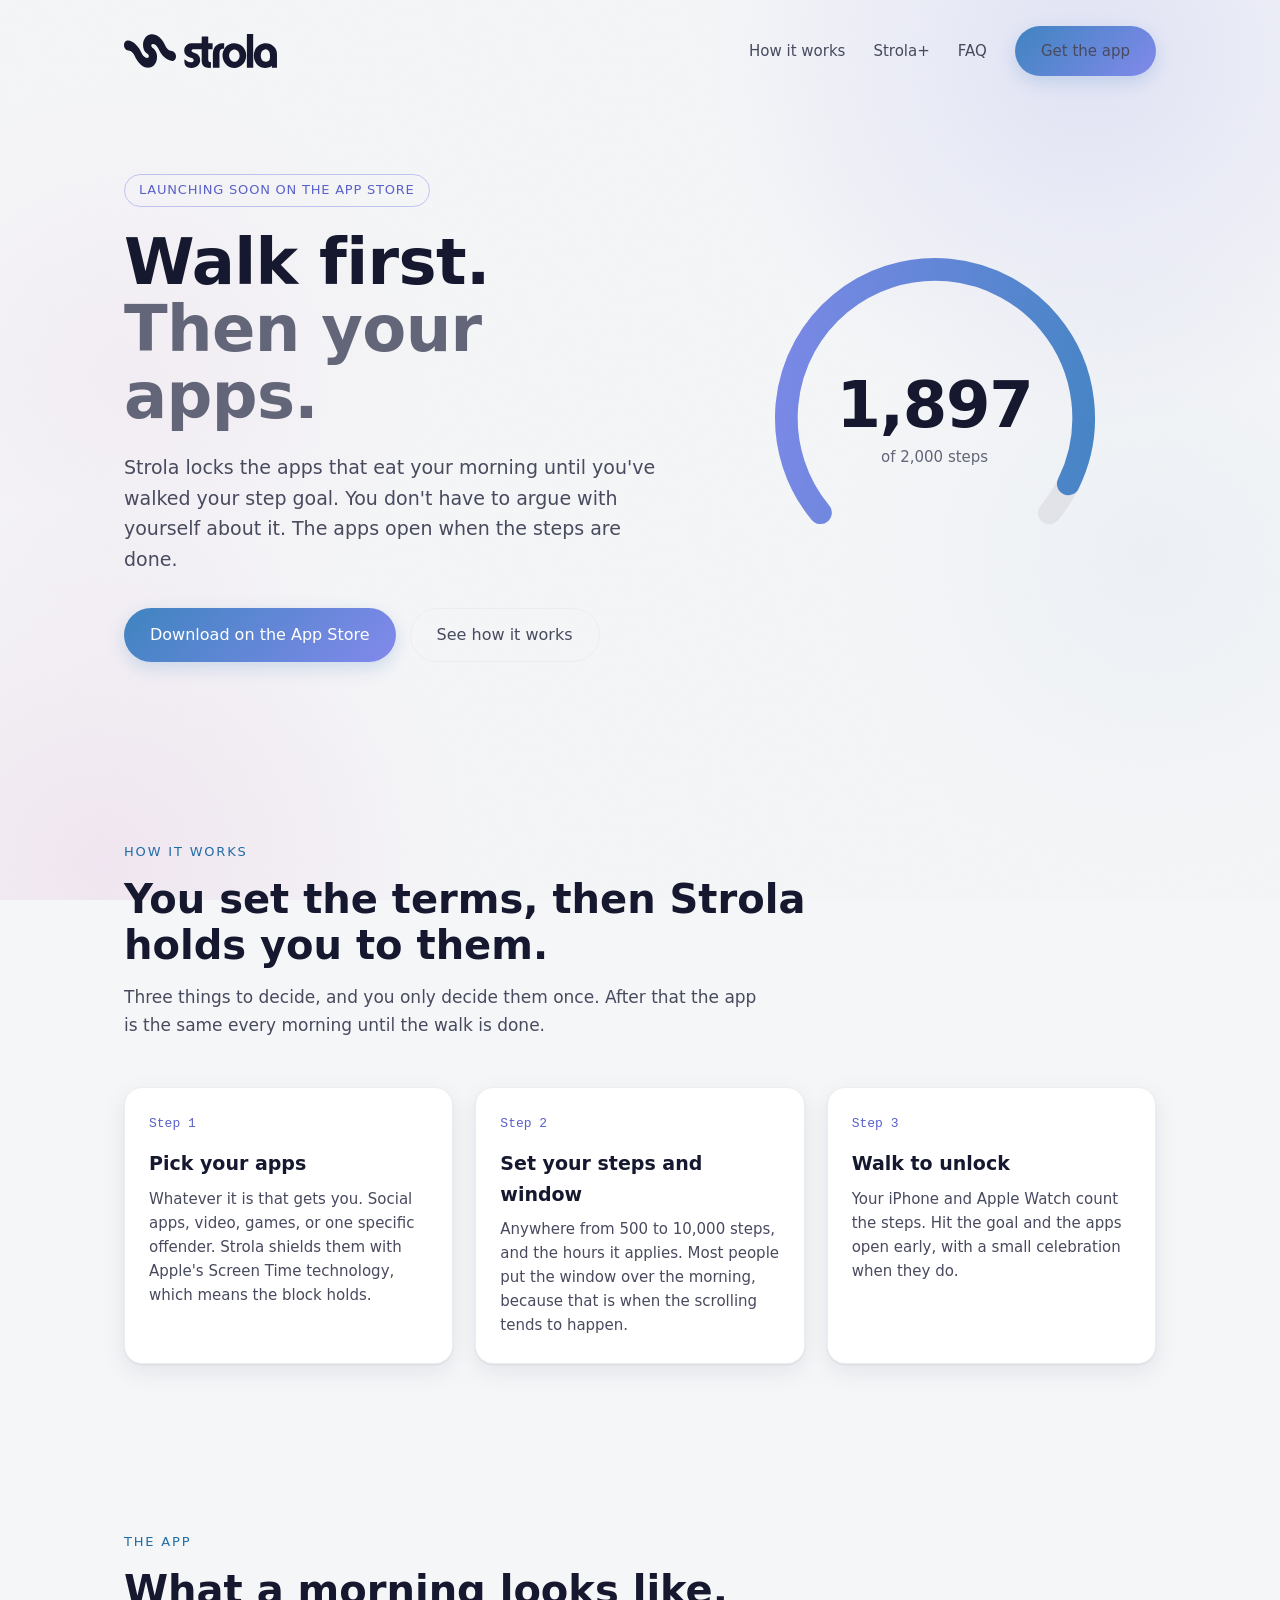
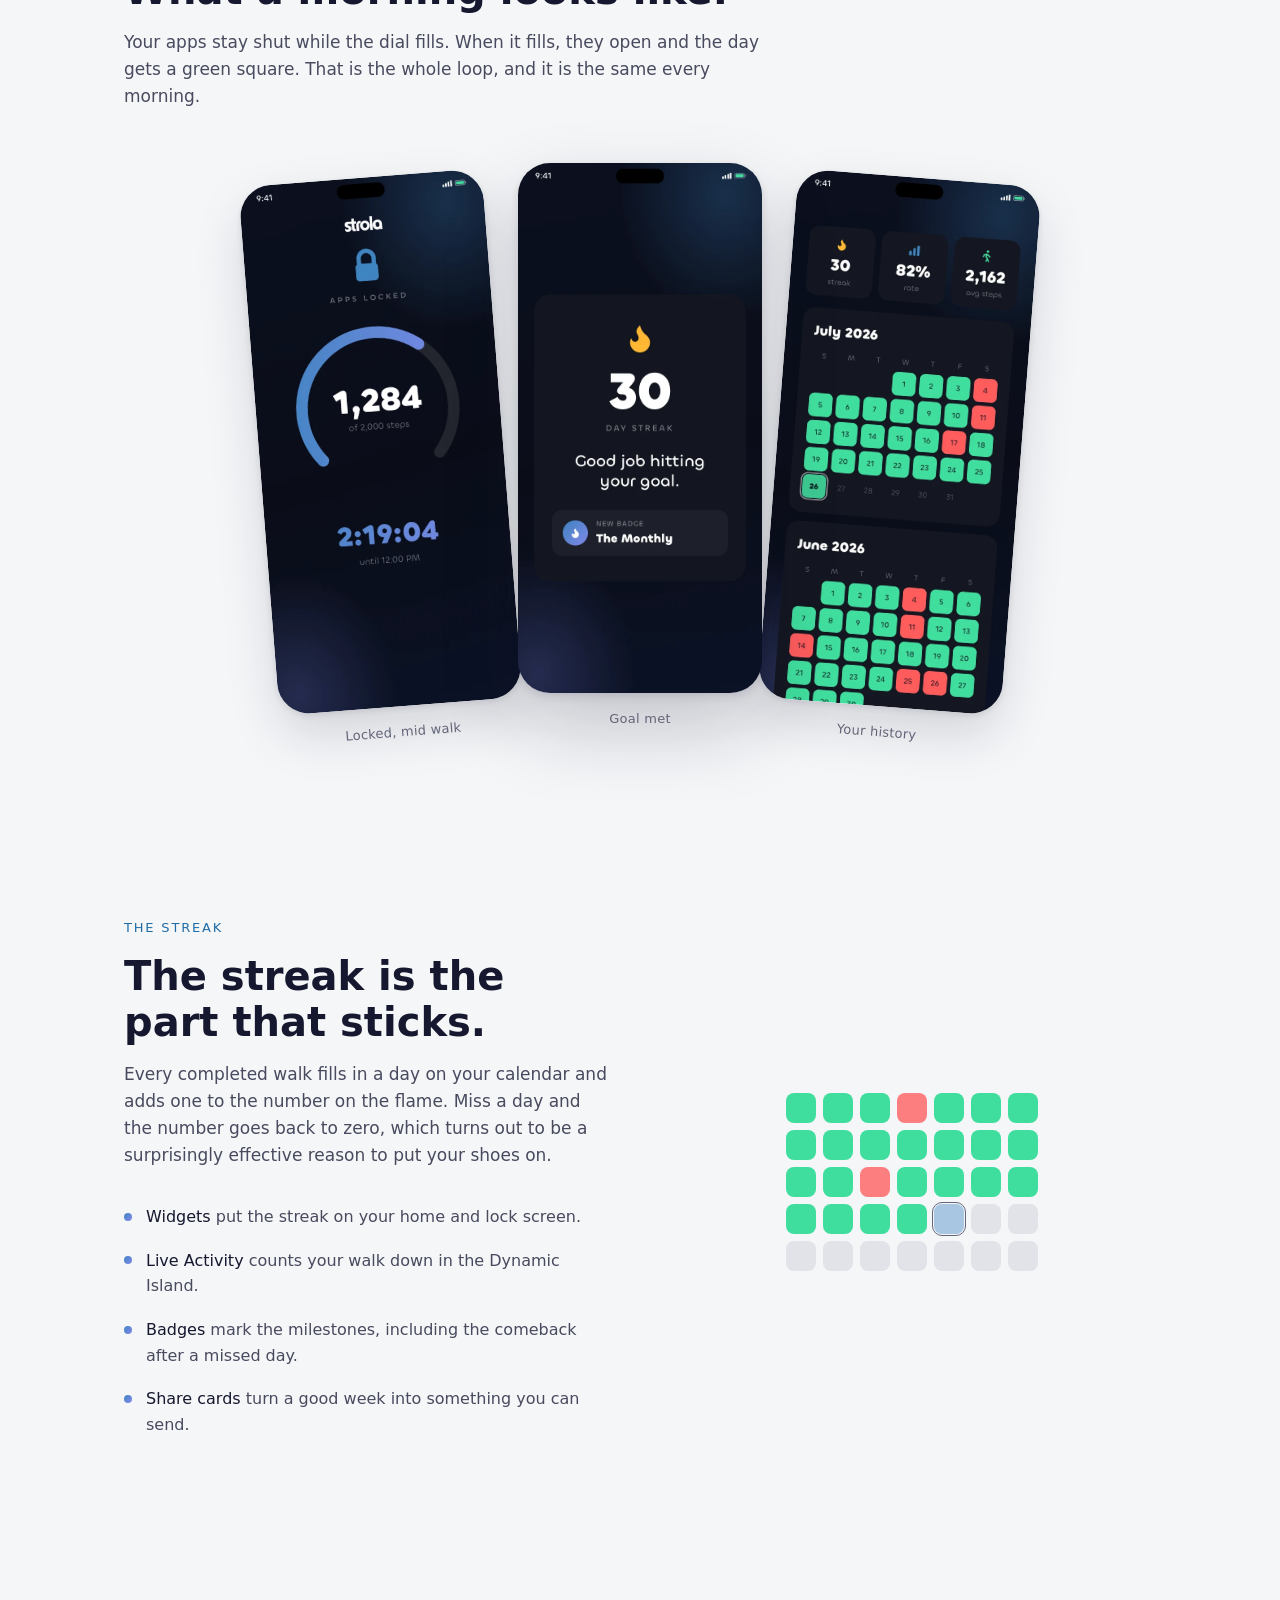
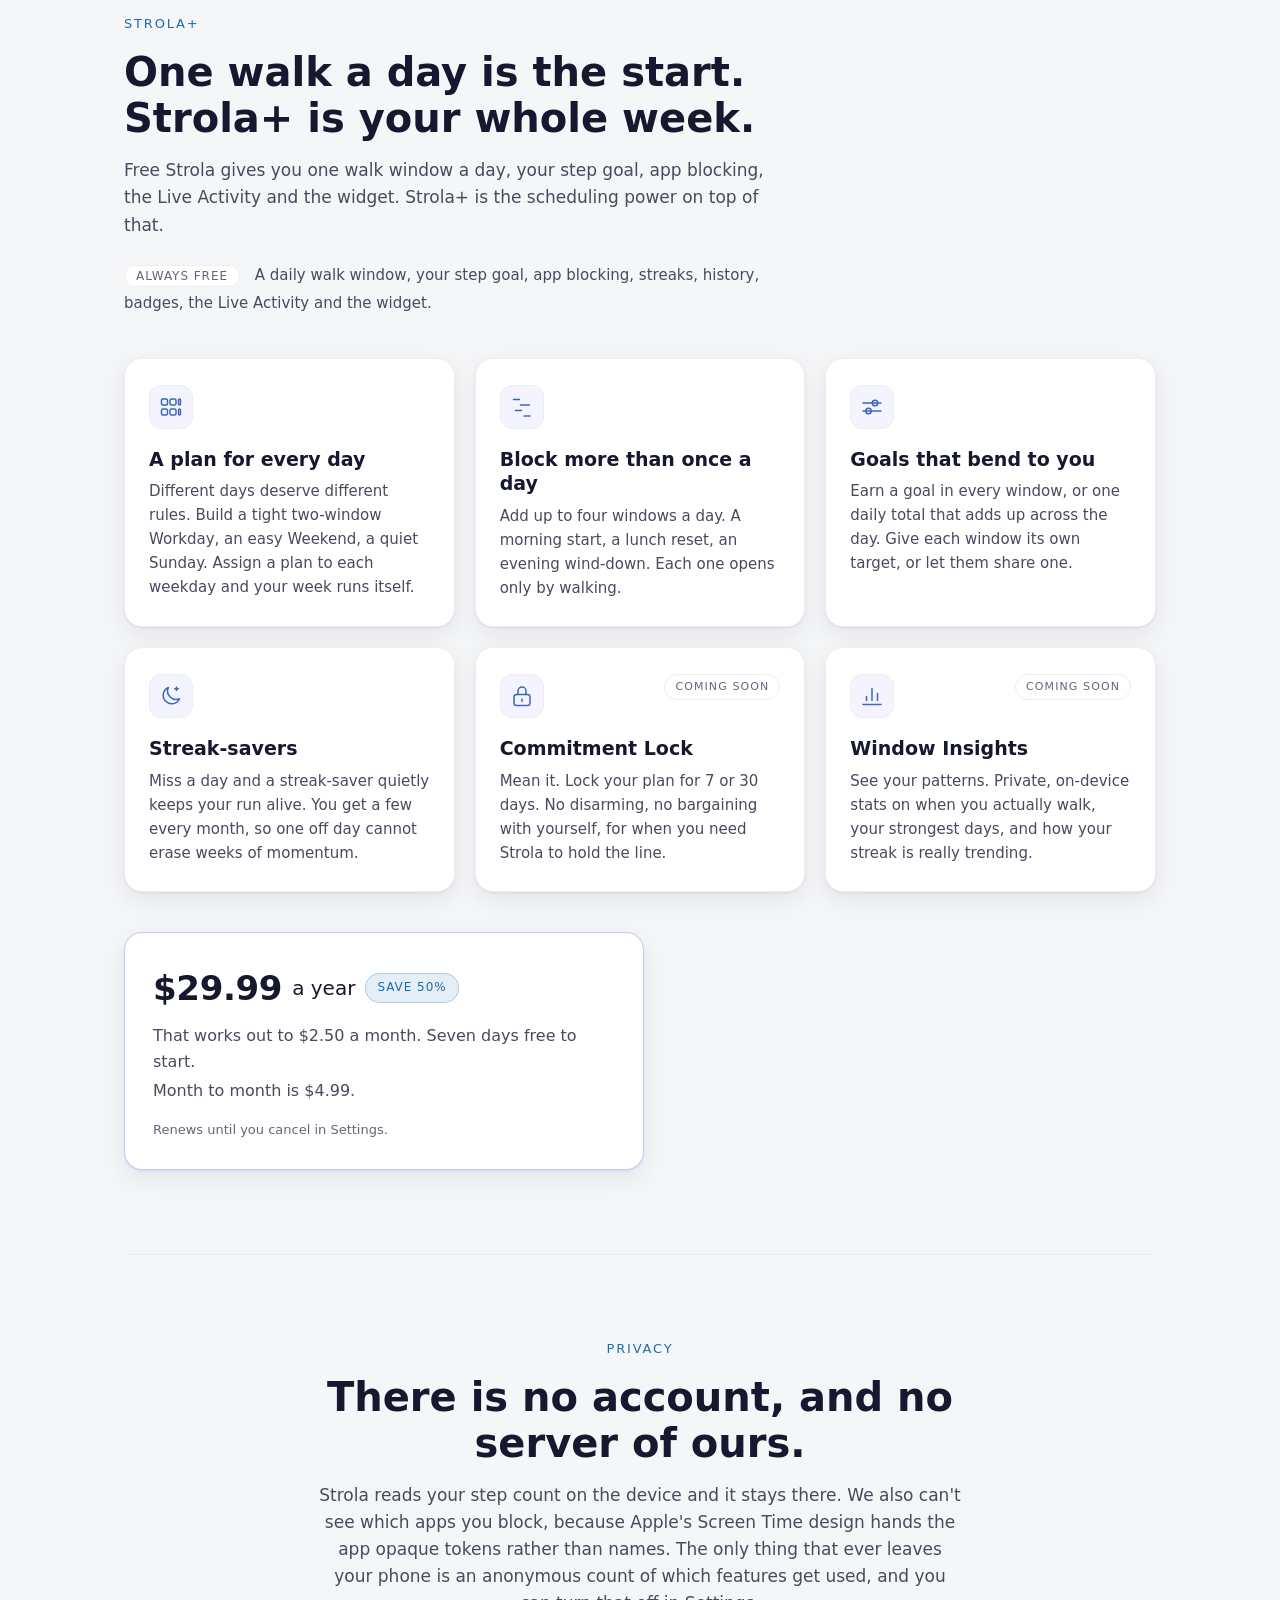
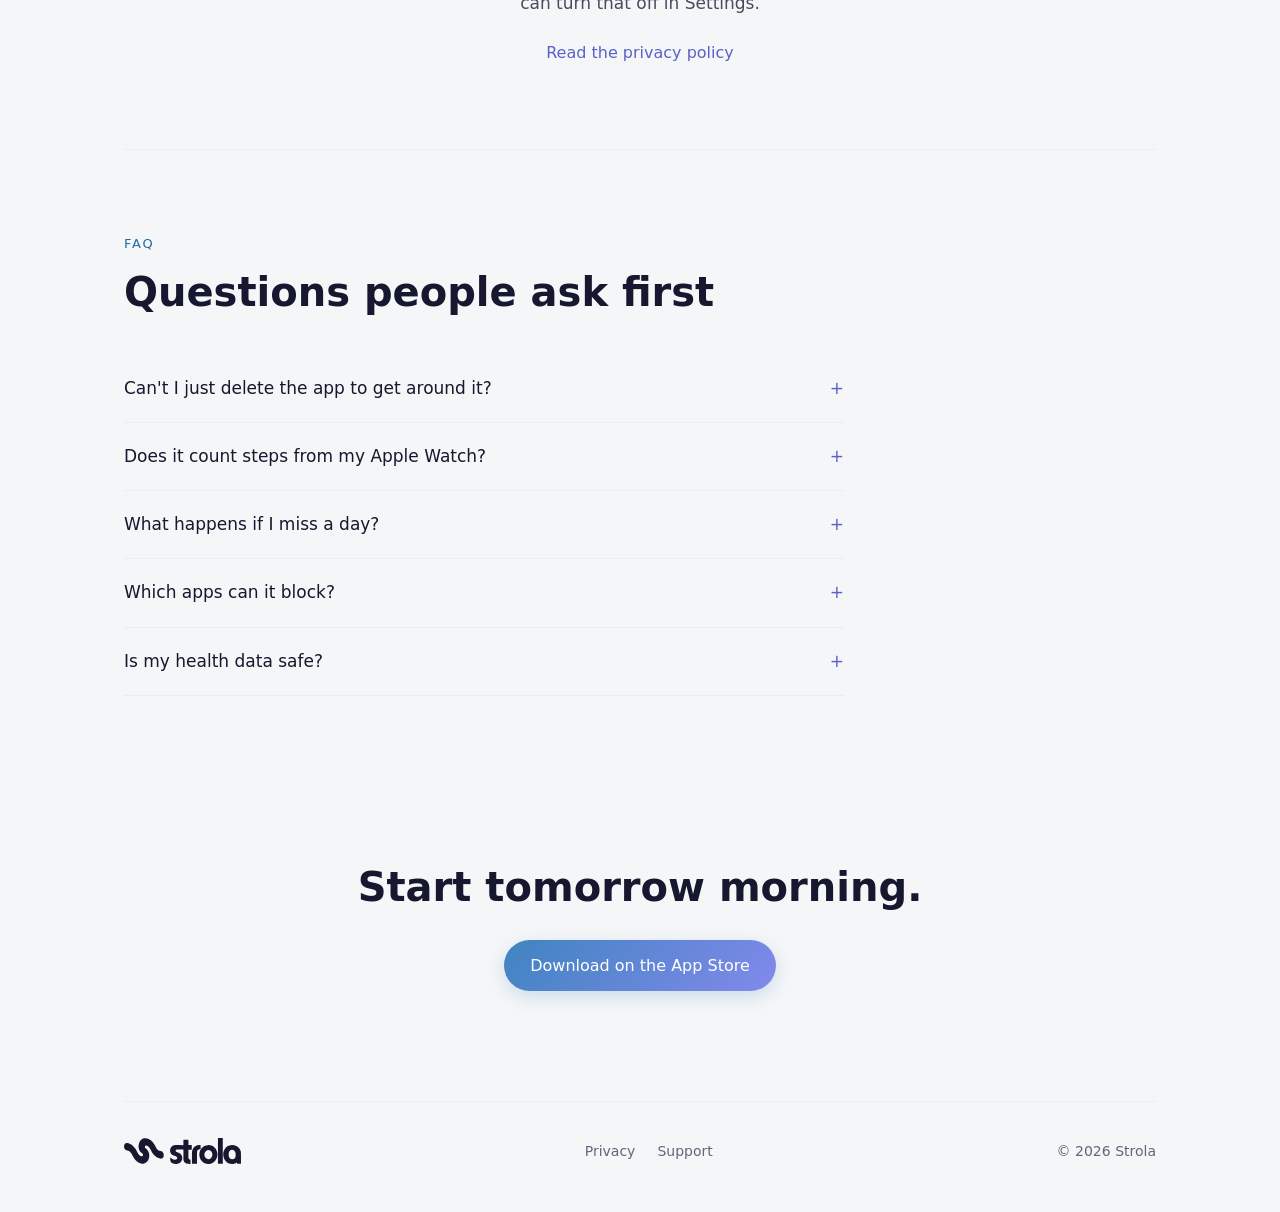
==== commit 86dbddd9: "Bump style.css?v to 27 so the new section is not styled by the cached CSS Co-Authored-By: Claude Opu" ====
--- a/index.html
+++ b/index.html
@@ -18,7 +18,7 @@
   <link rel="preconnect" href="https://api.fontshare.com" crossorigin>
   <link href="https://api.fontshare.com/v2/css?f[]=chillax@400,500,600&display=swap" rel="stylesheet">
   <meta name="theme-color" content="#F5F6F8">
-  <link rel="stylesheet" href="style.css?v=26">
+  <link rel="stylesheet" href="style.css?v=27">
   <script>document.documentElement.classList.add("js");</script>
 </head>
 <body>
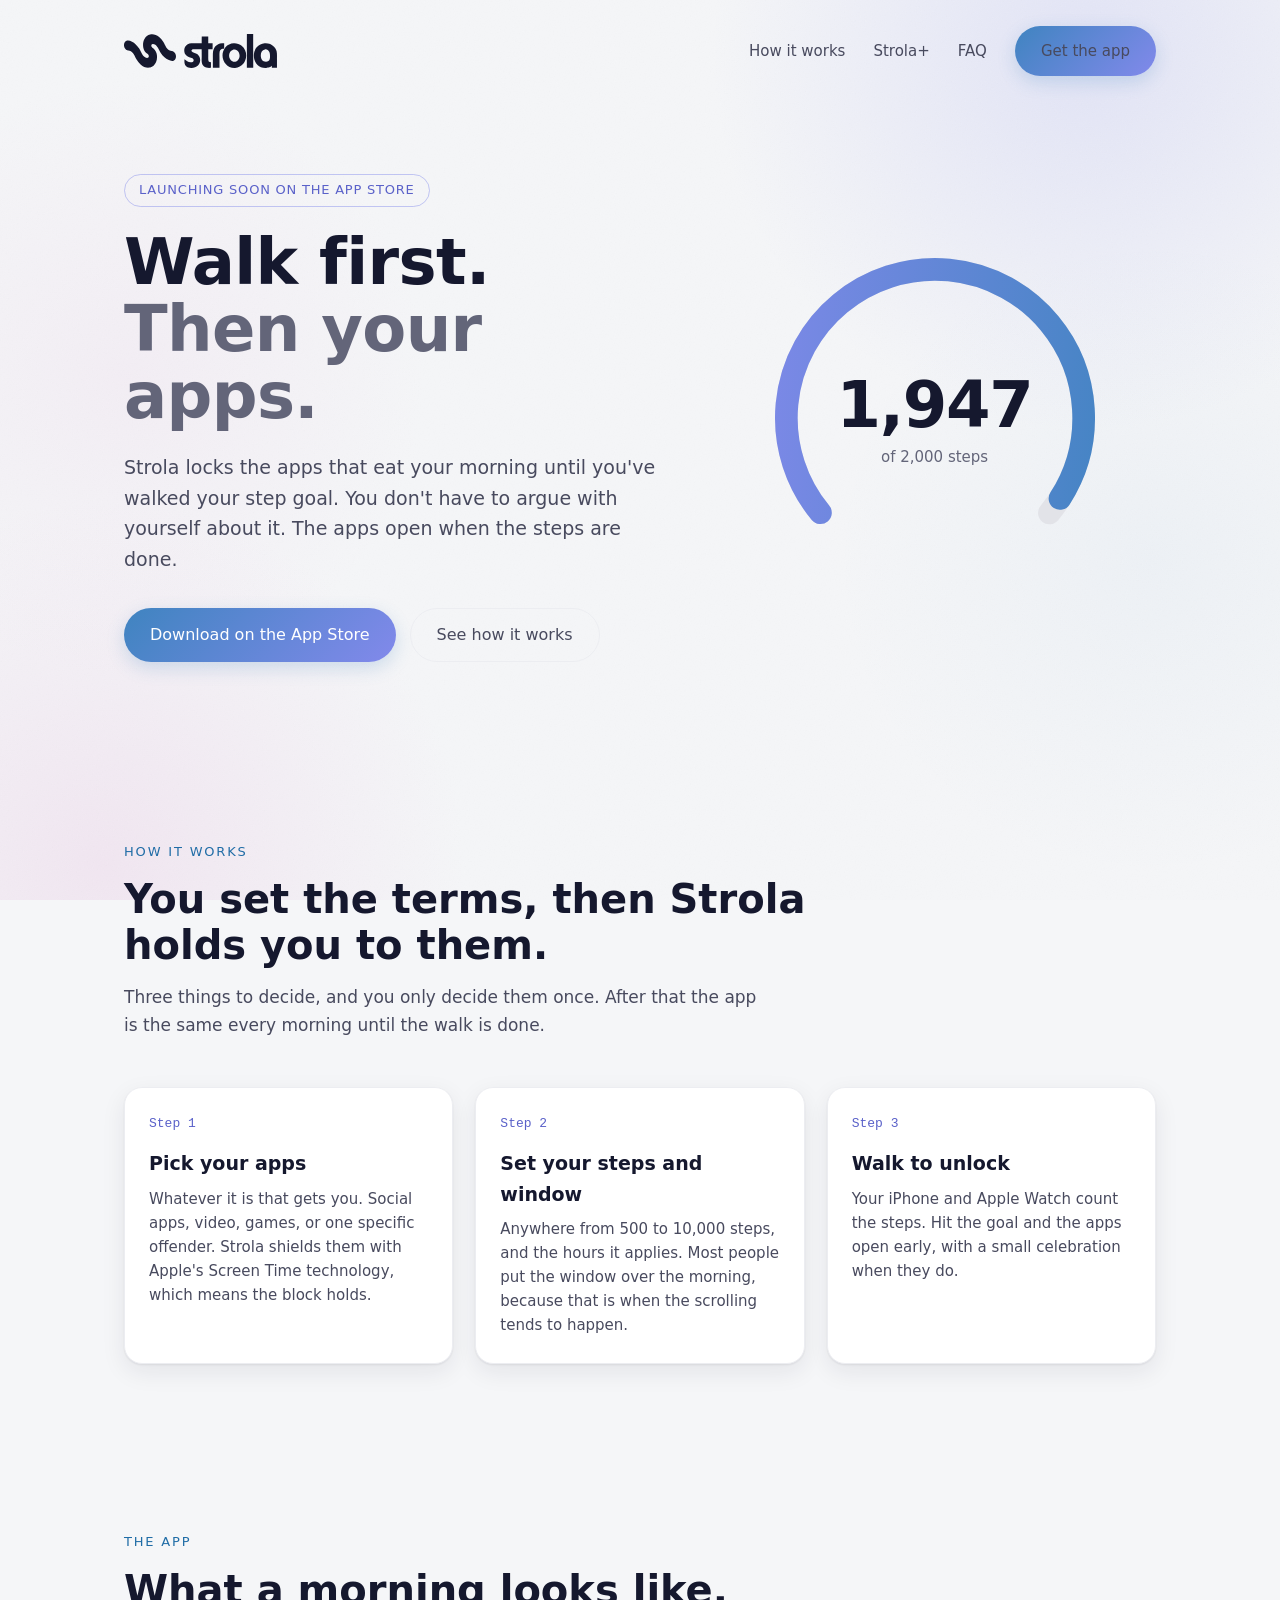
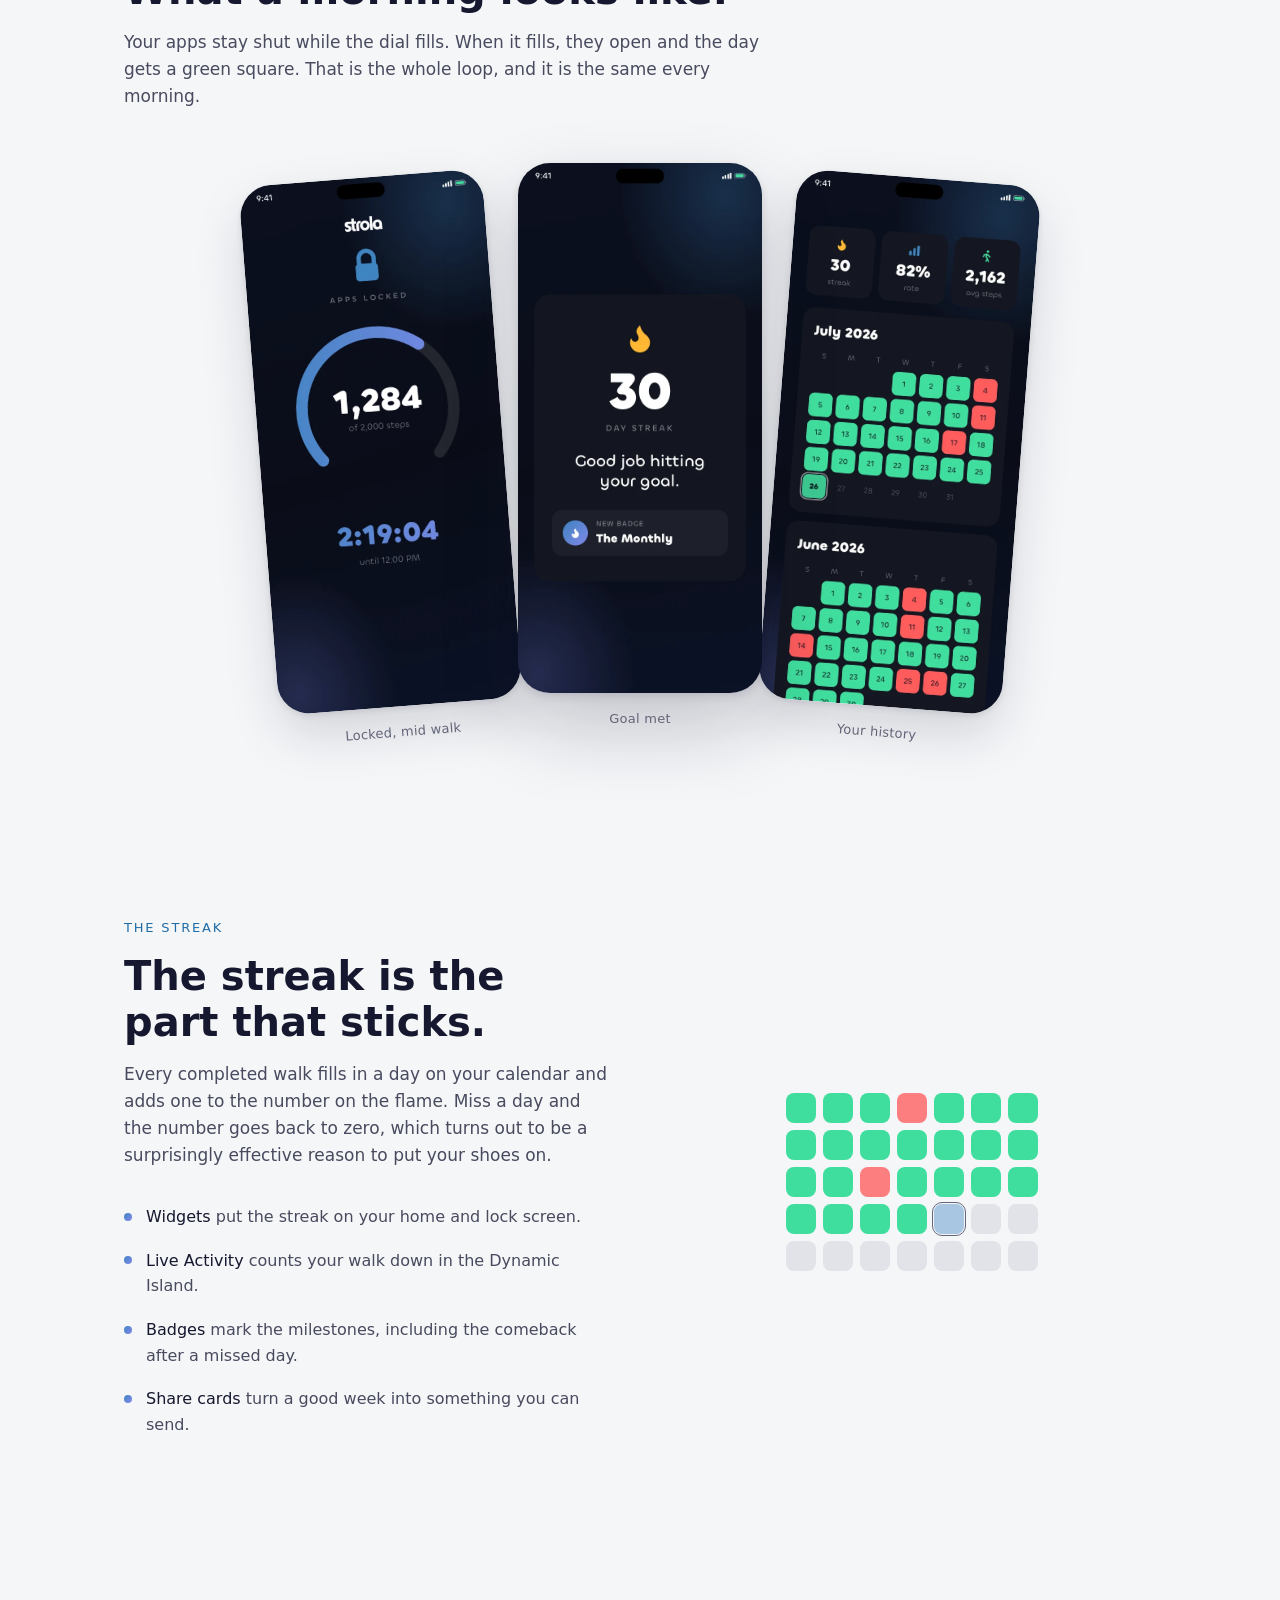
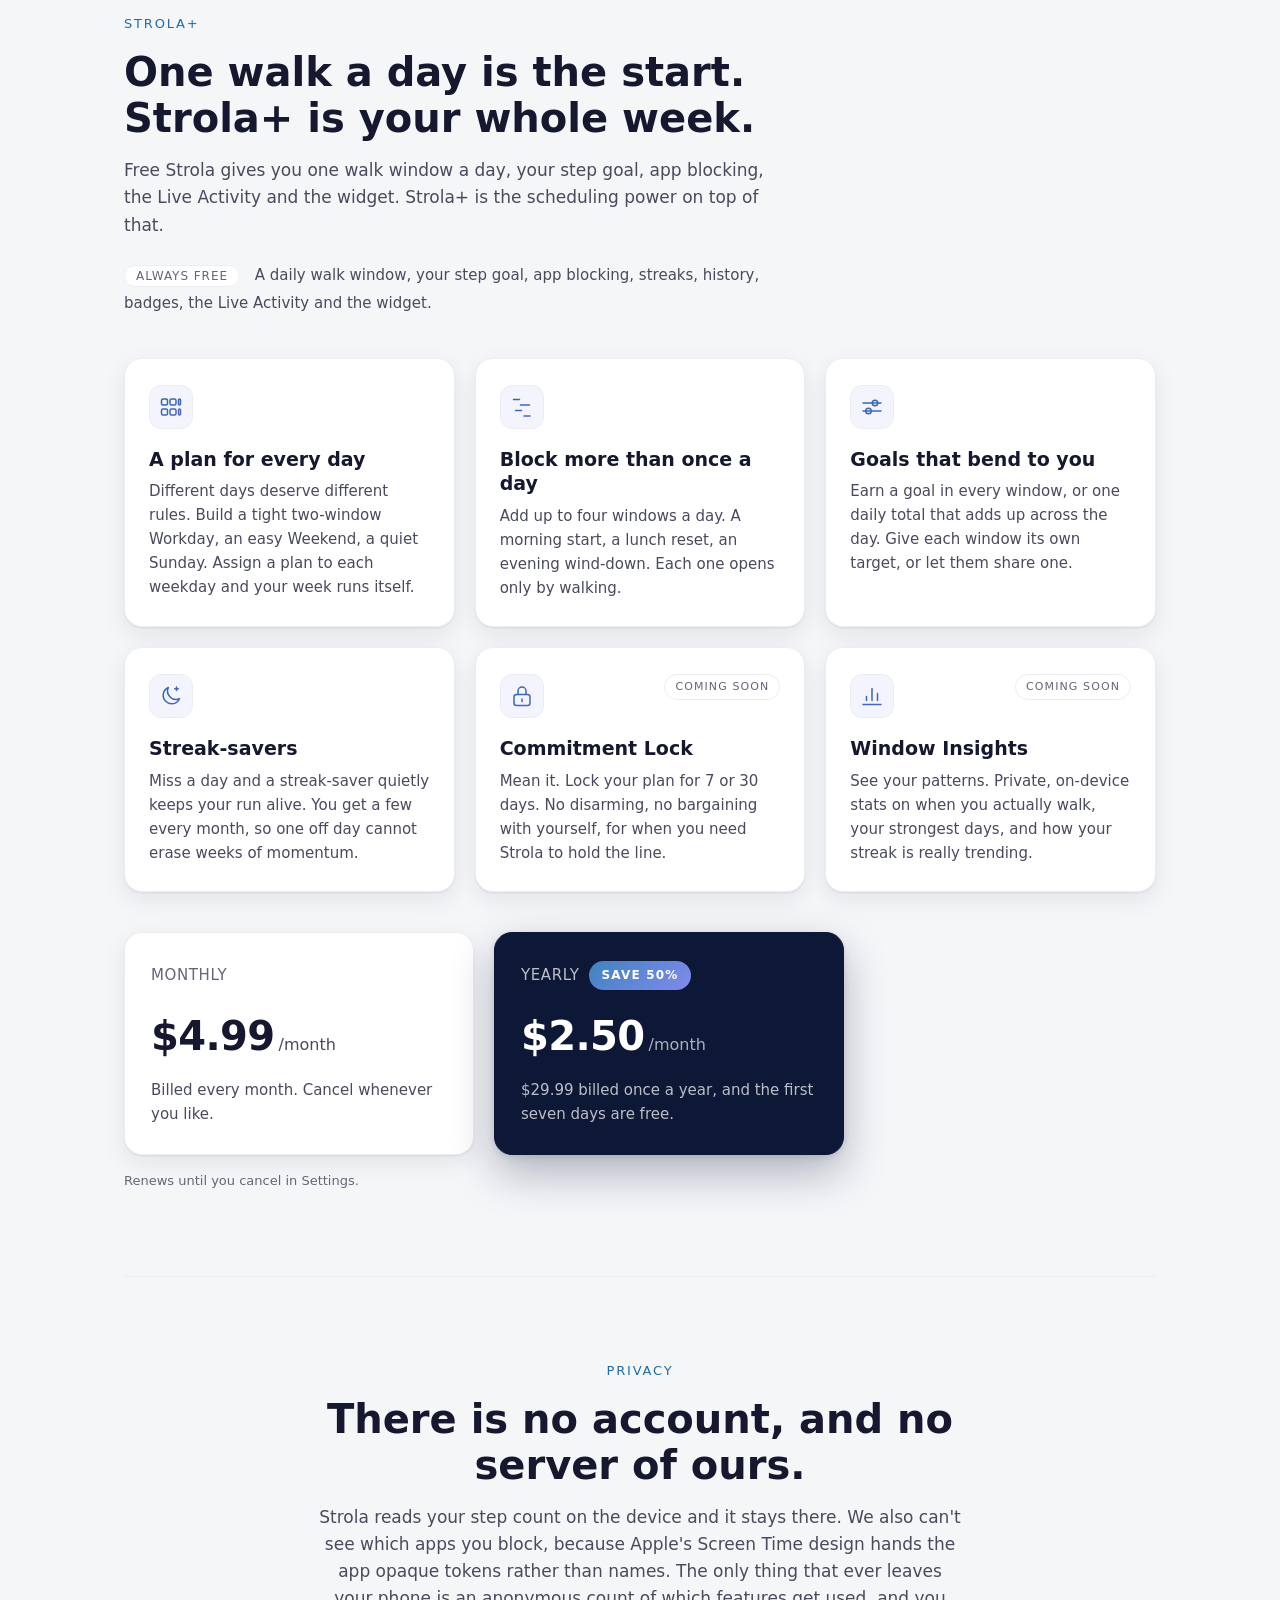
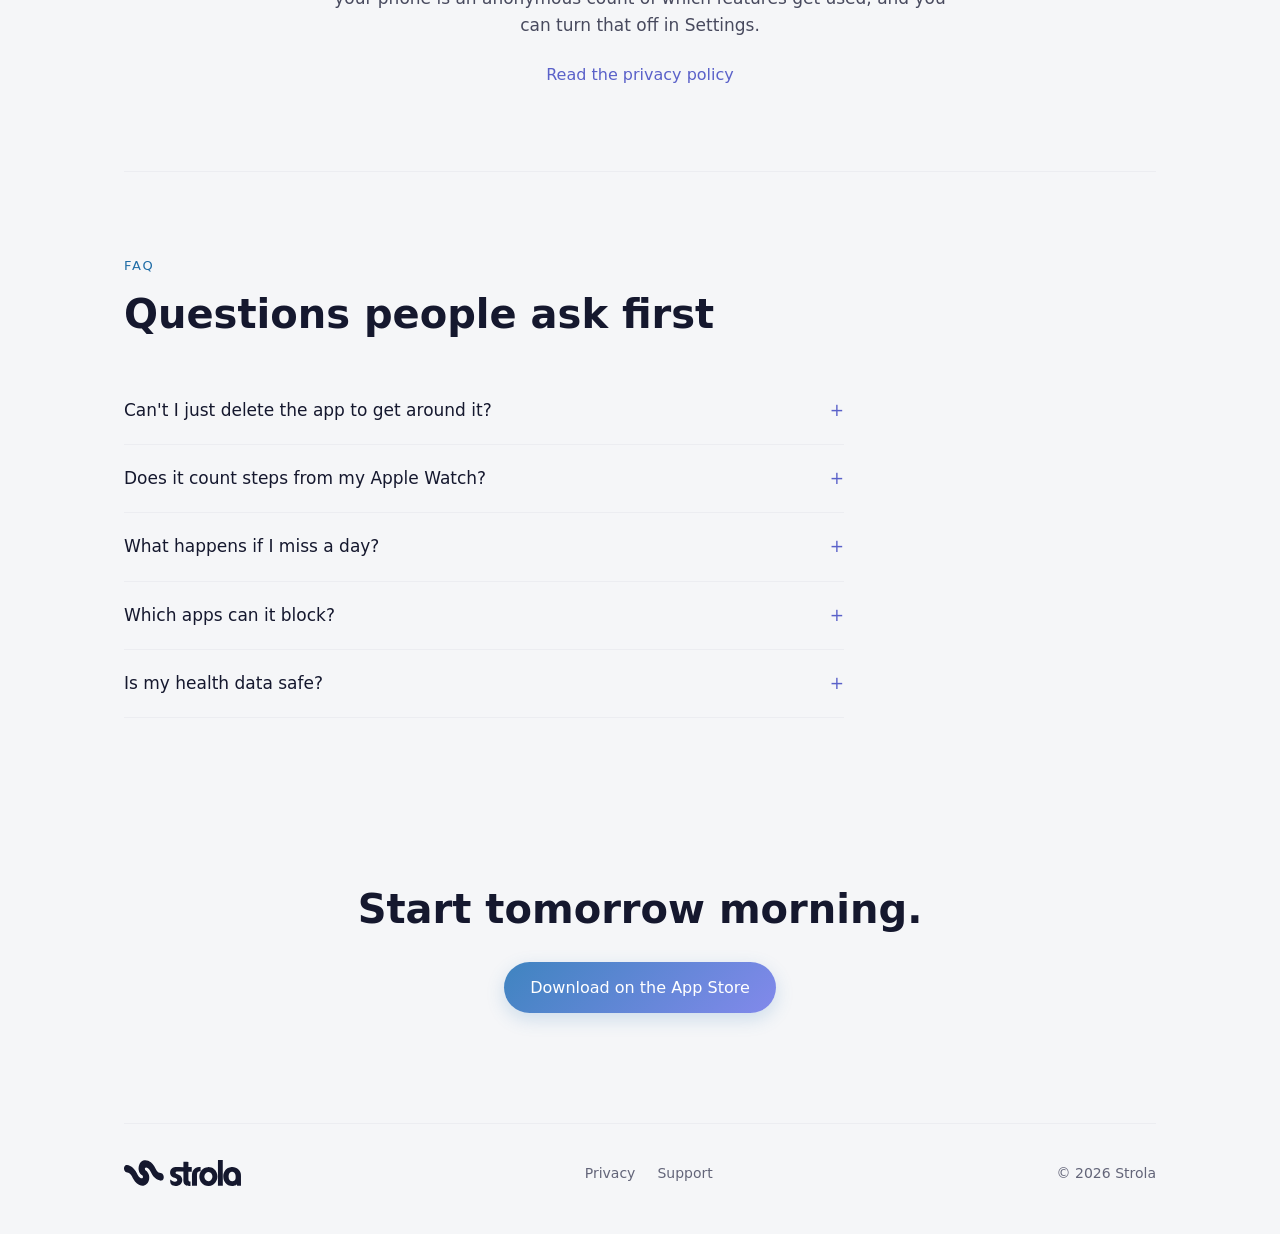
==== commit aca809a8: "Two-card pricing: monthly anchor, yearly featured on navy, bolder Save 50% Co-Authored-By: Claude Op" ====
--- a/index.html
+++ b/index.html
@@ -18,7 +18,7 @@
   <link rel="preconnect" href="https://api.fontshare.com" crossorigin>
   <link href="https://api.fontshare.com/v2/css?f[]=chillax@400,500,600&display=swap" rel="stylesheet">
   <meta name="theme-color" content="#F5F6F8">
-  <link rel="stylesheet" href="style.css?v=27">
+  <link rel="stylesheet" href="style.css?v=28">
   <script>document.documentElement.classList.add("js");</script>
 </head>
 <body>
@@ -322,16 +322,25 @@
           </article>
         </div>
 
-        <div class="pricing reveal">
-          <p class="price-lead">
-            <strong>$29.99</strong> a year <span class="save">Save 50%</span>
-          </p>
-          <p class="price-sub">
-            That works out to $2.50 a month. Seven days free to start.
-          </p>
-          <p class="price-alt">Month to month is $4.99.</p>
-          <p class="fine">Renews until you cancel in Settings.</p>
-        </div>
+        <!-- Both prices are quoted per month so the halving is visible before
+             anyone reads the badge. The yearly card carries the real billing
+             line underneath so the per-month figure is never a bait. -->
+        <div class="pricing">
+          <div class="tier-card reveal" style="--i:0">
+            <p class="tier-name">Monthly</p>
+            <p class="tier-price"><strong>$4.99</strong><span>/month</span></p>
+            <p class="tier-note">Billed every month. Cancel whenever you like.</p>
+          </div>
+
+          <div class="tier-card featured reveal" style="--i:1">
+            <p class="tier-name">Yearly <span class="save">Save 50%</span></p>
+            <p class="tier-price"><strong>$2.50</strong><span>/month</span></p>
+            <p class="tier-note">
+              $29.99 billed once a year, and the first seven days are free.
+            </p>
+          </div>
+        </div>
+        <p class="fine pricing-fine">Renews until you cancel in Settings.</p>
       </section>
 
       <section class="privacy-strip">
--- a/style.css
+++ b/style.css
@@ -760,47 +760,83 @@
   white-space: nowrap;
 }
 
-/* Pricing */
+/* Pricing. Two cards so the yearly has something to beat: a single card gives
+   the reader no reference and "Save 50%" has to be taken on faith. */
 .pricing {
+  display: grid;
+  grid-template-columns: 1fr 1fr;
+  gap: 20px;
   margin-top: 40px;
+  max-width: 720px;
+  align-items: stretch;
+}
+
+.tier-card {
   background: var(--surface);
-  border: 1px solid color-mix(in srgb, var(--violet) 45%, transparent);
+  border: 1px solid var(--hairline);
   border-radius: var(--radius);
-  padding: 28px;
-  max-width: 520px;
+  padding: 28px 26px;
   box-shadow: 0 1px 2px var(--shadow), 0 8px 24px var(--shadow);
 }
 
-.price-lead {
-  font-size: 20px;
+/* The one we want picked. Navy is the app's own launch-mark colour, and the
+   comment on the tokens above notes the brand blues were chosen to sit on
+   navy, so the badge here uses the true --ramp rather than the -ink variants
+   the light ground needs. */
+.tier-card.featured {
+  background: var(--splash-ink);
+  border-color: var(--splash-ink);
+  box-shadow: 0 2px 6px var(--shadow-lift), 0 18px 44px rgba(13, 24, 54, 0.3);
+}
+
+/* min-height matches the Save badge. Without it the badge makes the yearly
+   name row 5px taller and the two prices sit off each other's baseline. */
+.tier-name {
   display: flex;
   align-items: center;
   flex-wrap: wrap;
   gap: 10px;
-}
-.price-lead strong {
-  font-size: 34px;
+  min-height: 29px;
+  font-size: 15px;
+  font-weight: 500;
+  letter-spacing: 0.04em;
+  text-transform: uppercase;
+  color: var(--faint);
+}
+.tier-card.featured .tier-name { color: rgba(255, 255, 255, 0.72); }
+
+.tier-price { margin-top: 14px; color: var(--ink); }
+.tier-price strong {
+  font-size: 40px;
   font-weight: 600;
-  letter-spacing: -0.01em;
-}
-
-/* Accent tint rather than success green, and a tint rather than the --ramp
-   fill, so it never reads as a button next to the real CTAs. */
+  letter-spacing: -0.015em;
+}
+.tier-price span { font-size: 16px; color: var(--dim); margin-left: 4px; }
+.tier-card.featured .tier-price { color: #fff; }
+.tier-card.featured .tier-price span { color: rgba(255, 255, 255, 0.66); }
+
+.tier-note { margin-top: 10px; font-size: 15px; color: var(--dim); }
+.tier-card.featured .tier-note { color: rgba(255, 255, 255, 0.72); }
+
+/* Solid brand fill, not the tint the light ground needed. This is the one
+   thing on the page that has to carry the offer on its own. */
 .save {
   font-size: 12px;
-  font-weight: 500;
-  letter-spacing: 0.08em;
+  font-weight: 600;
+  letter-spacing: 0.1em;
   text-transform: uppercase;
-  color: var(--accent-ink);
-  background: color-mix(in srgb, var(--accent) 14%, transparent);
-  border: 1px solid color-mix(in srgb, var(--accent) 32%, transparent);
+  color: var(--on-accent);
+  background: var(--ramp);
   border-radius: 999px;
-  padding: 4px 11px;
-}
-
-.pricing .price-sub { font-size: 16px; color: var(--dim); margin-top: 8px; }
-.pricing .price-alt { font-size: 16px; color: var(--dim); margin-top: 4px; }
-.pricing .fine { font-size: 13px; color: var(--faint); margin-top: 16px; }
+  padding: 5px 12px;
+}
+
+.pricing-fine {
+  font-size: 13px;
+  color: var(--faint);
+  margin-top: 16px;
+  max-width: 720px;
+}
 
 /* Privacy strip */
 .privacy-strip {
@@ -924,5 +960,6 @@
 
 @media (max-width: 640px) {
   .plus-grid { grid-template-columns: 1fr; }
-  .price-lead strong { font-size: 30px; }
-}
+  .pricing { grid-template-columns: 1fr; }
+  .tier-price strong { font-size: 34px; }
+}
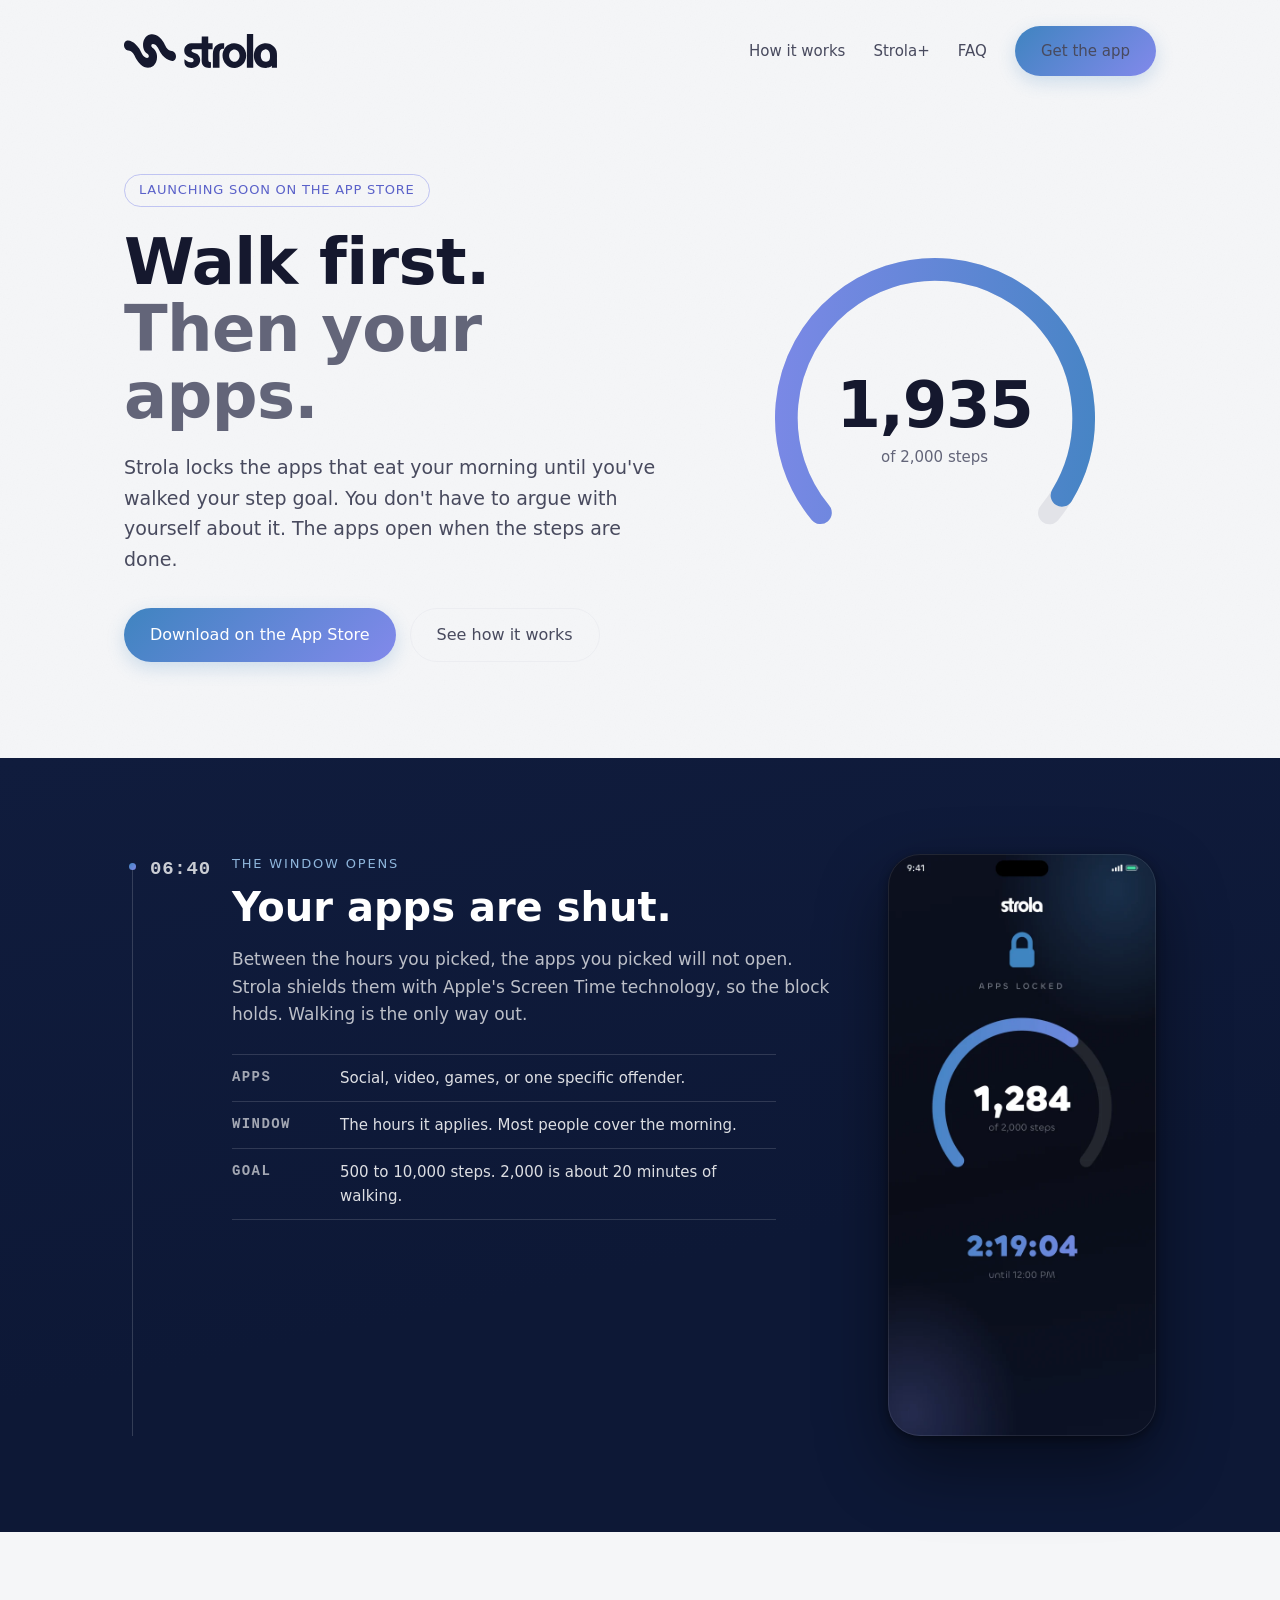
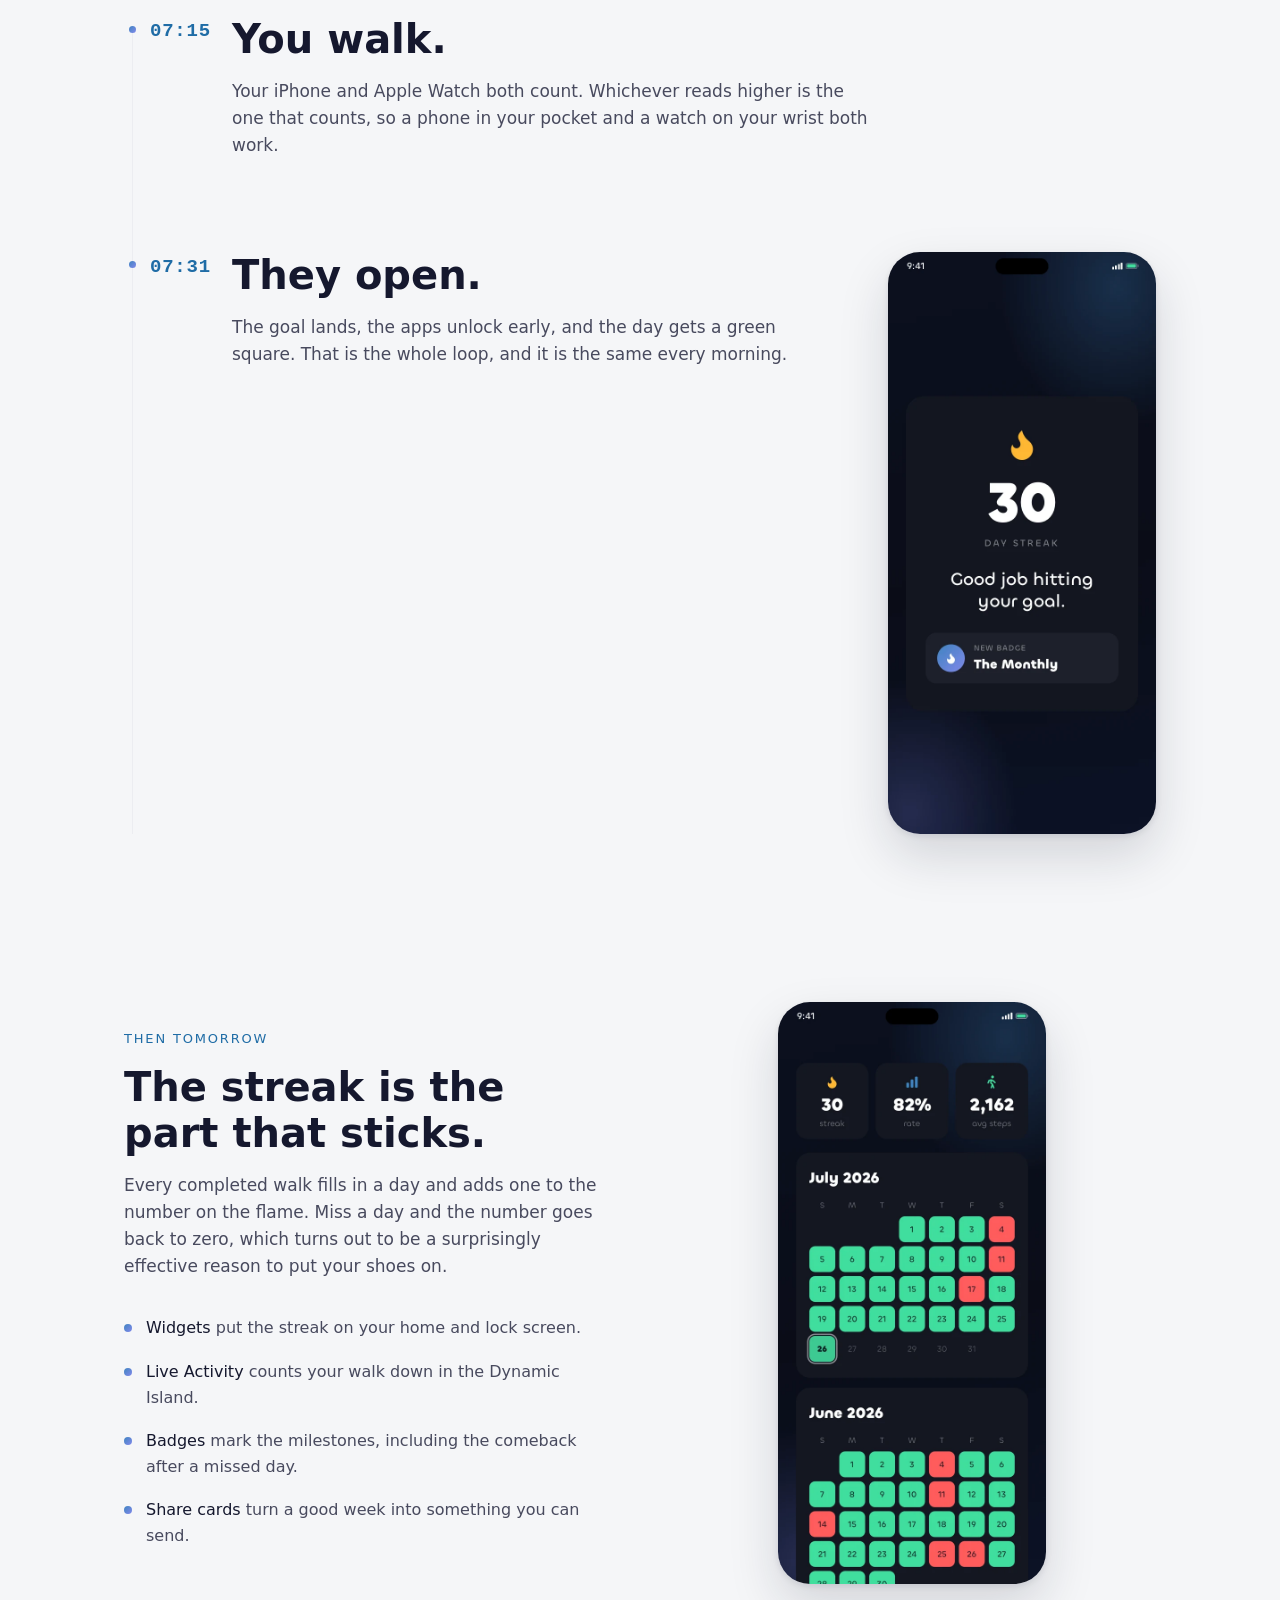
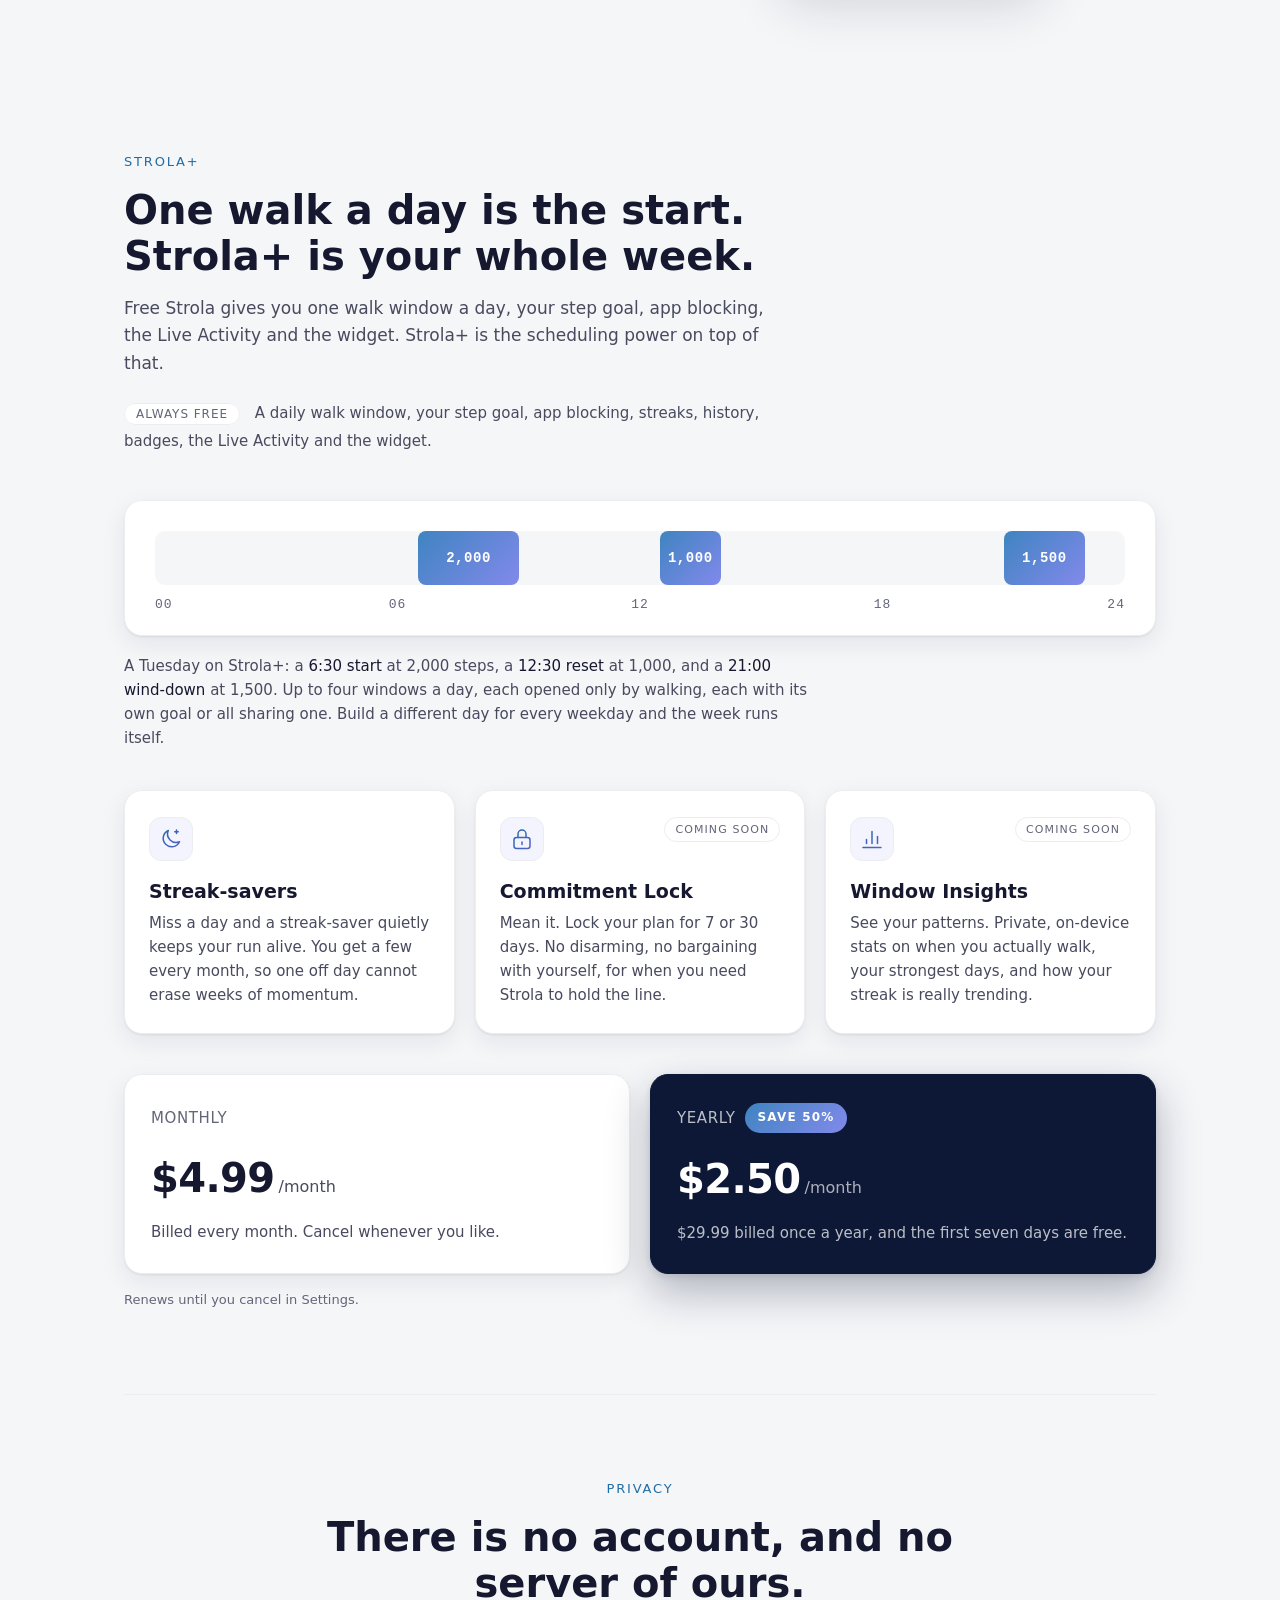
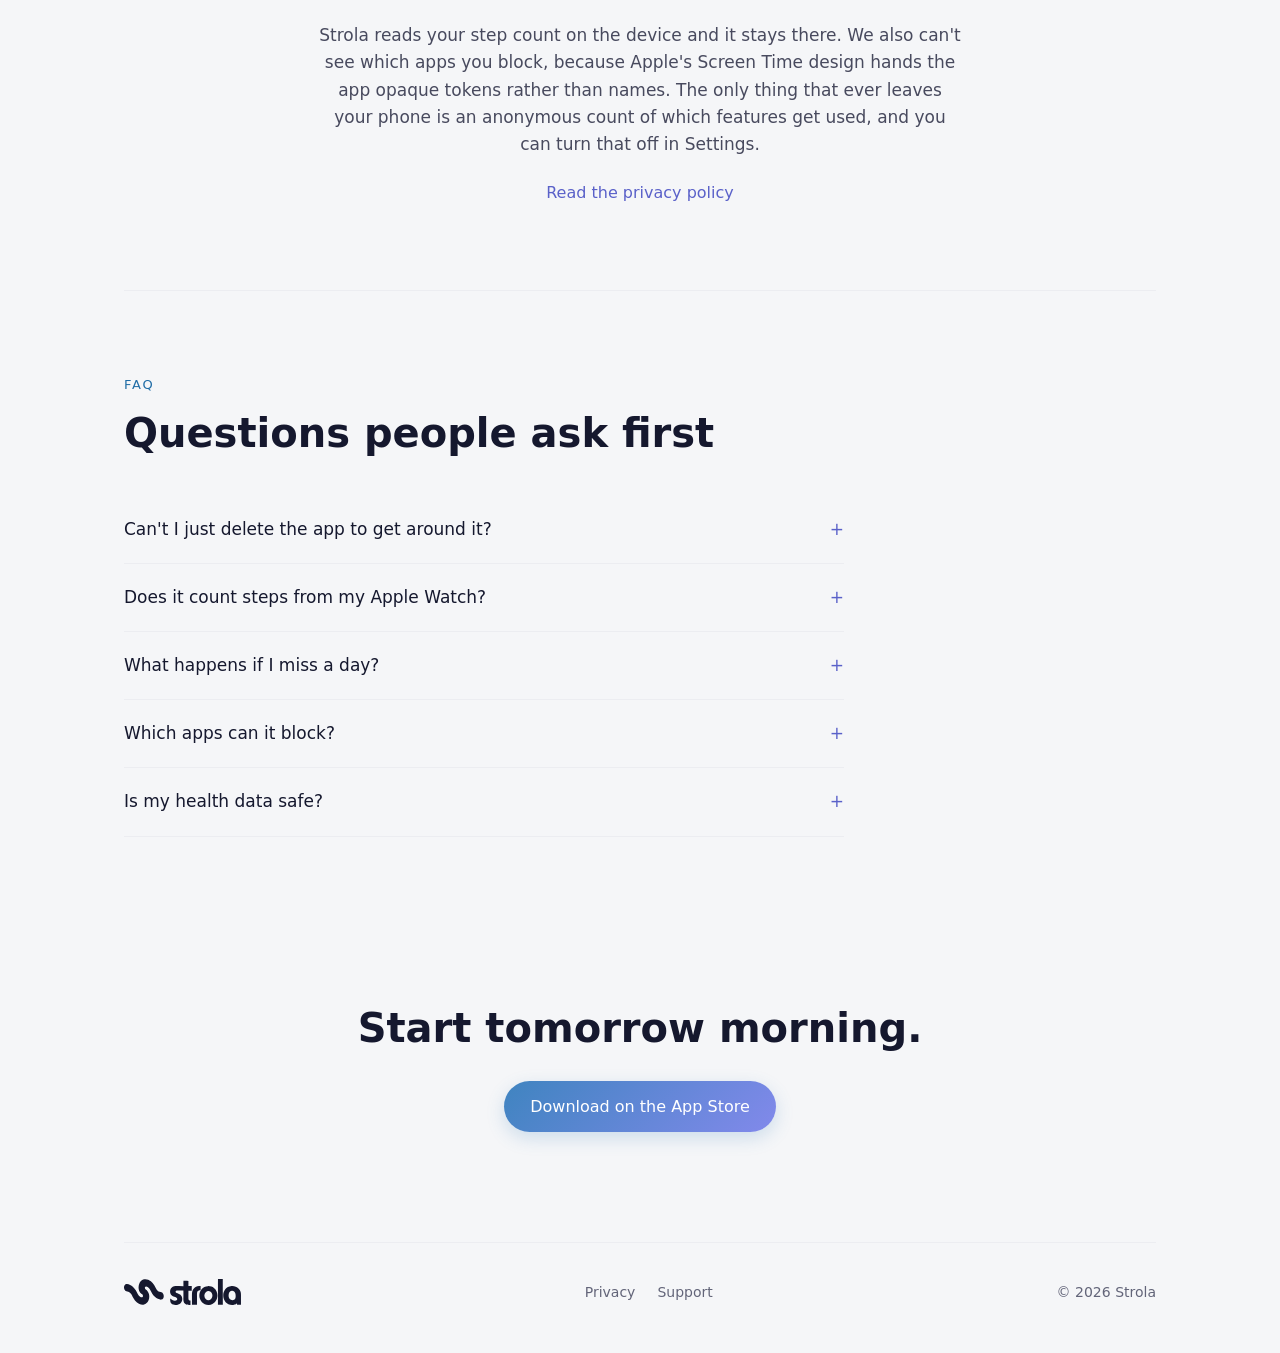
==== commit fc4b58d0: "The day spine: one morning in clock order, with a full-bleed locked band Replaces four consecutive c" ====
--- a/index.html
+++ b/index.html
@@ -16,10 +16,37 @@
        gets rounded twice and shows corner artifacts. -->
   <link rel="apple-touch-icon" href="assets/icon-180.png">
   <link rel="preconnect" href="https://api.fontshare.com" crossorigin>
-  <link href="https://api.fontshare.com/v2/css?f[]=chillax@400,500,600&display=swap" rel="stylesheet">
+  <!-- Chillax carries the voice; Khand carries every clock time and step
+       figure. The pairing is a width contrast, condensed against wide, which
+       is why a second grotesque would have added nothing. -->
+  <link href="https://api.fontshare.com/v2/css?f[]=chillax@400,500,600&f[]=khand@500,600&display=swap" rel="stylesheet">
   <meta name="theme-color" content="#F5F6F8">
-  <link rel="stylesheet" href="style.css?v=28">
-  <script>document.documentElement.classList.add("js");</script>
+  <link rel="stylesheet" href="style.css?v=29">
+  <script>
+    document.documentElement.classList.add("js");
+    /* 50vw counts the scrollbar, so a calc(50% - 50vw) full-bleed overshoots
+       the viewport by exactly one scrollbar width. body's overflow-x: hidden
+       clips it, but iOS still rubber-bands sideways on a document that is
+       wider than its viewport. Measuring the gutter and handing it to CSS
+       cancels the overshoot instead of hiding it.
+
+       Measured after layout, not here: in the head the document has not been
+       laid out, so clientWidth still equals innerWidth and the gutter reads 0.
+       Re-measured on resize because the scrollbar appears and disappears. */
+    (function () {
+      var root = document.documentElement;
+      function gutter() {
+        var w = window.innerWidth - root.clientWidth;
+        root.style.setProperty("--sbw", (w > 0 ? w : 0) + "px");
+      }
+      if (document.readyState === "loading") {
+        document.addEventListener("DOMContentLoaded", gutter);
+      } else {
+        gutter();
+      }
+      window.addEventListener("resize", gutter);
+    })();
+  </script>
 </head>
 <body>
   <!-- Ships hidden and is revealed by the inline script at the foot of the
@@ -100,78 +127,76 @@
         </div>
       </section>
 
-      <section id="how">
-        <p class="eyebrow">How it works</p>
-        <h2>You set the terms, then Strola holds you to them.</h2>
-        <p class="section-lede">
-          Three things to decide, and you only decide them once. After that the
-          app is the same every morning until the walk is done.
-        </p>
-        <div class="steps">
-          <div class="step reveal">
-            <span class="n">Step 1</span>
-            <h3>Pick your apps</h3>
-            <p>Whatever it is that gets you. Social apps, video, games, or one
-               specific offender. Strola shields them with Apple's Screen Time
-               technology, which means the block holds.</p>
-          </div>
-          <div class="step reveal">
-            <span class="n">Step 2</span>
-            <h3>Set your steps and window</h3>
-            <p>Anywhere from 500 to 10,000 steps, and the hours it applies.
-               Most people put the window over the morning, because that is
-               when the scrolling tends to happen.</p>
-          </div>
-          <div class="step reveal">
-            <span class="n">Step 3</span>
-            <h3>Walk to unlock</h3>
-            <p>Your iPhone and Apple Watch count the steps. Hit the goal and the
-               apps open early, with a small celebration when they do.</p>
-          </div>
-        </div>
-      </section>
-
-
-      <section id="screens">
-        <p class="eyebrow">The app</p>
-        <h2>What a morning looks like.</h2>
-        <p class="section-lede">
-          Your apps stay shut while the dial fills. When it fills, they open and
-          the day gets a green square. That is the whole loop, and it is the same
-          every morning.
-        </p>
-
-        <div class="screens reveal">
-          <figure class="screen" style="--rot:-4.5deg; --i:0">
+      <!-- ── One morning, in order ────────────────────────────────────────
+           The page stops being a list of features here and becomes a single
+           day. Times are real clock times, not 01/02/03: the order is the
+           content. Setup is folded into the locked moment because deciding
+           your apps and hours is not a step you take at 6:40, it is the thing
+           you already decided. -->
+
+      <section class="band" id="how">
+        <div class="moment">
+          <p class="mark">06:40</p>
+          <div class="moment-body">
+            <p class="eyebrow">The window opens</p>
+            <h2>Your apps are shut.</h2>
+            <p class="section-lede">
+              Between the hours you picked, the apps you picked will not open.
+              Strola shields them with Apple's Screen Time technology, so the
+              block holds. Walking is the only way out.
+            </p>
+            <dl class="setup">
+              <div><dt>Apps</dt><dd>Social, video, games, or one specific offender.</dd></div>
+              <div><dt>Window</dt><dd>The hours it applies. Most people cover the morning.</dd></div>
+              <div><dt>Goal</dt><dd>500 to 10,000 steps. 2,000 is about 20 minutes of walking.</dd></div>
+            </dl>
+          </div>
+          <figure class="phone reveal">
             <img src="assets/locked.webp" width="600" height="1304" loading="lazy" decoding="async"
-                 alt="Strola's locked screen: apps locked, 1,284 of 2,000 steps, two hours nineteen minutes left in the morning window.">
-            <figcaption>Locked, mid&nbsp;walk</figcaption>
+                 alt="Strola's locked screen: apps locked, 1,284 of 2,000 steps, two hours and nineteen minutes left in the morning window.">
           </figure>
-
-          <figure class="screen lead" style="--rot:0deg; --i:1">
+        </div>
+      </section>
+
+      <section class="day">
+        <div class="moment">
+          <p class="mark">07:15</p>
+          <div class="moment-body">
+            <h2>You walk.</h2>
+            <p class="section-lede">
+              Your iPhone and Apple Watch both count. Whichever reads higher is
+              the one that counts, so a phone in your pocket and a watch on your
+              wrist both work.
+            </p>
+          </div>
+        </div>
+
+        <div class="moment">
+          <p class="mark">07:31</p>
+          <div class="moment-body">
+            <h2>They open.</h2>
+            <p class="section-lede">
+              The goal lands, the apps unlock early, and the day gets a green
+              square. That is the whole loop, and it is the same every morning.
+            </p>
+          </div>
+          <figure class="phone reveal">
             <img src="assets/celebration.webp" width="600" height="1304" loading="lazy" decoding="async"
                  alt="Goal met: a thirty day streak and a newly earned badge, The Monthly.">
-            <figcaption>Goal met</figcaption>
           </figure>
-
-          <figure class="screen" style="--rot:4.5deg; --i:2">
-            <img src="assets/history.webp" width="600" height="1304" loading="lazy" decoding="async"
-                 alt="History: a thirty day streak, 82 percent completion, 2,162 average steps, and a calendar of met and missed days.">
-            <figcaption>Your history</figcaption>
-          </figure>
-        </div>
-      </section>
-
-      <section>
+        </div>
+      </section>
+
+      <section id="streak">
         <div class="split">
           <div>
-            <p class="eyebrow">The streak</p>
+            <p class="eyebrow">Then tomorrow</p>
             <h2>The streak is the part that sticks.</h2>
             <p class="section-lede">
-              Every completed walk fills in a day on your calendar and adds one
-              to the number on the flame. Miss a day and the number goes back to
-              zero, which turns out to be a surprisingly effective reason to put
-              your shoes on.
+              Every completed walk fills in a day and adds one to the number on
+              the flame. Miss a day and the number goes back to zero, which
+              turns out to be a surprisingly effective reason to put your shoes
+              on.
             </p>
             <ul class="feature-list">
               <li><strong>Widgets</strong> put the streak on your home and lock screen.</li>
@@ -180,13 +205,13 @@
               <li><strong>Share cards</strong> turn a good week into something you can send.</li>
             </ul>
           </div>
-          <div class="month reveal" aria-hidden="true">
-            <i class="met"></i><i class="met"></i><i class="met"></i><i class="miss"></i><i class="met"></i><i class="met"></i><i class="met"></i>
-            <i class="met"></i><i class="met"></i><i class="met"></i><i class="met"></i><i class="met"></i><i class="met"></i><i class="met"></i>
-            <i class="met"></i><i class="met"></i><i class="miss"></i><i class="met"></i><i class="met"></i><i class="met"></i><i class="met"></i>
-            <i class="met"></i><i class="met"></i><i class="met"></i><i class="met"></i><i class="today"></i><i></i><i></i>
-            <i></i><i></i><i></i><i></i><i></i><i></i><i></i>
-          </div>
+          <!-- The real History screen, not a CSS diagram of one. A bare grid of
+               coloured squares sat 400px from a screenshot containing the same
+               calendar and lost badly. -->
+          <figure class="phone reveal">
+            <img src="assets/history.webp" width="600" height="1304" loading="lazy" decoding="async"
+                 alt="History: a thirty day streak, 82 percent completion, 2,162 average steps, and a calendar of met and missed days.">
+          </figure>
         </div>
       </section>
 
@@ -220,60 +245,46 @@
           badges, the Live Activity and the widget.
         </p>
 
+        <!-- ── The day bar ──────────────────────────────────────────────────
+             The signature. One day, midnight to midnight, with the blocked
+             windows painted on it. This is the product's own data model: a
+             StrolaWindow is a start, an end and a goal. It replaces the three
+             cards that used to describe multiple windows, per-weekday plans
+             and per-window goals, because showing one real Tuesday says all
+             three at once. -->
+        <figure class="daybar-wrap reveal">
+          <div class="daybar" aria-hidden="true">
+            <div class="daybar-track">
+              <span class="win" style="--from:27.08%; --span:10.42%">
+                <span class="win-goal">2,000</span>
+              </span>
+              <span class="win" style="--from:52.08%; --span:6.25%">
+                <span class="win-goal">1,000</span>
+              </span>
+              <span class="win" style="--from:87.5%; --span:8.33%">
+                <span class="win-goal">1,500</span>
+              </span>
+            </div>
+            <div class="daybar-hours">
+              <span style="--at:0%">00</span>
+              <span style="--at:25%">06</span>
+              <span style="--at:50%">12</span>
+              <span style="--at:75%">18</span>
+              <span style="--at:100%">24</span>
+            </div>
+          </div>
+          <figcaption>
+            A Tuesday on Strola+: a <strong>6:30 start</strong> at 2,000 steps,
+            a <strong>12:30 reset</strong> at 1,000, and a
+            <strong>21:00 wind-down</strong> at 1,500. Up to four windows a day,
+            each opened only by walking, each with its own goal or all sharing
+            one. Build a different day for every weekday and the week runs
+            itself.
+          </figcaption>
+        </figure>
+
         <div class="plus-grid">
           <article class="plus-card reveal" style="--i:0">
-            <span class="icon-tile" aria-hidden="true">
-              <svg viewBox="0 0 24 24" width="24" height="24" fill="none"
-                   stroke="url(#plusgrad)" stroke-width="1.5"
-                   stroke-linecap="round" stroke-linejoin="round">
-                <rect x="2.5" y="4" width="6" height="6" rx="1.5"/>
-                <rect x="11" y="4" width="6" height="6" rx="1.5"/>
-                <rect x="19.5" y="4" width="2" height="6" rx="1"/>
-                <rect x="2.5" y="14" width="6" height="6" rx="1.5"/>
-                <rect x="11" y="14" width="6" height="6" rx="1.5"/>
-                <rect x="19.5" y="14" width="2" height="6" rx="1"/>
-              </svg>
-            </span>
-            <h3>A plan for every day</h3>
-            <p>Different days deserve different rules. Build a tight two-window
-               Workday, an easy Weekend, a quiet Sunday. Assign a plan to each
-               weekday and your week runs itself.</p>
-          </article>
-
-          <article class="plus-card reveal" style="--i:1">
-            <span class="icon-tile" aria-hidden="true">
-              <svg viewBox="0 0 24 24" width="24" height="24" fill="none"
-                   stroke="url(#plusgrad)" stroke-width="1.5"
-                   stroke-linecap="round" stroke-linejoin="round">
-                <path d="M3.5 4.5h6"/>
-                <path d="M10.5 10h9"/>
-                <path d="M5.5 15.5h6"/>
-                <path d="M14 21h6"/>
-              </svg>
-            </span>
-            <h3>Block more than once a day</h3>
-            <p>Add up to four windows a day. A morning start, a lunch reset, an
-               evening wind-down. Each one opens only by walking.</p>
-          </article>
-
-          <article class="plus-card reveal" style="--i:2">
-            <span class="icon-tile" aria-hidden="true">
-              <svg viewBox="0 0 24 24" width="24" height="24" fill="none"
-                   stroke="url(#plusgrad)" stroke-width="1.5"
-                   stroke-linecap="round" stroke-linejoin="round">
-                <path d="M3 8h18"/>
-                <circle cx="15" cy="8" r="2.75"/>
-                <path d="M3 16h18"/>
-                <circle cx="8.5" cy="16" r="2.75"/>
-              </svg>
-            </span>
-            <h3>Goals that bend to you</h3>
-            <p>Earn a goal in every window, or one daily total that adds up
-               across the day. Give each window its own target, or let them
-               share one.</p>
-          </article>
-
-          <article class="plus-card reveal" style="--i:3">
             <span class="icon-tile" aria-hidden="true">
               <svg viewBox="0 0 24 24" width="24" height="24" fill="none"
                    stroke="url(#plusgrad)" stroke-width="1.5"
@@ -288,7 +299,7 @@
                momentum.</p>
           </article>
 
-          <article class="plus-card reveal" style="--i:4">
+          <article class="plus-card reveal" style="--i:1">
             <span class="soon">Coming soon</span>
             <span class="icon-tile" aria-hidden="true">
               <svg viewBox="0 0 24 24" width="24" height="24" fill="none"
@@ -305,7 +316,7 @@
                line.</p>
           </article>
 
-          <article class="plus-card reveal" style="--i:5">
+          <article class="plus-card reveal" style="--i:2">
             <span class="soon">Coming soon</span>
             <span class="icon-tile" aria-hidden="true">
               <svg viewBox="0 0 24 24" width="24" height="24" fill="none"
--- a/style.css
+++ b/style.css
@@ -34,7 +34,10 @@
 
   --ramp: linear-gradient(135deg, var(--accent), var(--violet));
   --radius: 18px;
-  --mono: ui-monospace, "SF Mono", SFMono-Regular, Menlo, monospace;
+  /* Every clock time and step figure. Condensed and tabular, so hour marks
+     stack in a column without ragging and read as a timetable rather than
+     prose. Never used for sentences. */
+  --time: "Khand", ui-monospace, SFMono-Regular, Menlo, monospace;
 }
 
 /* The text ramp is solid hex rather than alpha tiers. On a light ground an
@@ -60,16 +63,17 @@
    part that matters. Without it a mostly-white page reads as flat grey rather
    than as lit paper, which is exactly the "default template" look we are
    trying to get away from. */
+/* The four coloured radial washes are gone. They were inherited from the navy
+   design, where two glows over a dark ground earned their place; on a near
+   white ground they were barely visible, and they put a lavender haze behind
+   the locked band, which is the one place on the page that has to feel like a
+   different room. The grain below stays: it is what keeps the flat ground from
+   looking like unpainted canvas. */
 .atmosphere {
   position: fixed;
   inset: 0;
   z-index: -1;
-  background:
-    radial-gradient(540px 540px at 85% 6%, rgba(130, 137, 235, 0.17), transparent 70%),
-    radial-gradient(520px 520px at 8% 96%, rgba(217, 139, 200, 0.15), transparent 70%),
-    radial-gradient(430px 430px at 10% 42%, rgba(217, 139, 200, 0.077), transparent 70%),
-    radial-gradient(460px 460px at 90% 62%, rgba(63, 132, 192, 0.043), transparent 70%),
-    var(--ground);
+  background: var(--ground);
 }
 
 /* feTurbulence at the app's 0.04 opacity. Inline data URI so it costs no
@@ -449,99 +453,39 @@
   to { clip-path: inset(0 0 0 0); transform: translate(0, -50%); }
 }
 
-/* ── Real app screens ────────────────────────────────────
+/* ── App screens ─────────────────────────────────────────
    Bare rounded screens, no hardware bezel. A drawn iPhone frame dates itself
-   the moment Apple ships a new body, and the two comparable sites that were
-   verified disagree about frames anyway, so the treatment that ages best wins.
-
-   Three screens, fanned. They arrive stacked and separate into place, which is
-   also the order the product happens in: locked, met, logged. */
-
-.screens {
-  display: flex;
-  justify-content: center;
-  align-items: center;
-  gap: 14px;
-  margin-top: 56px;
-  padding: 10px 0 6px;
-}
-
-/* All three share a width on purpose. They are the same 600px-wide source, so
-   any size difference scales the status bar with it, and a 15% larger 9:41 on
-   the middle screen reads as misalignment rather than hierarchy. */
-.screen {
-  position: relative;
-  flex: none;
-  width: 244px;
-  border-radius: 32px;
-  transform: rotate(var(--rot, 0deg));
-}
-
-/* The payoff leads on depth instead of size: upright while the others tilt,
-   in front where they overlap, and the only one with a bloom. */
-.screen.lead {
-  z-index: 2;
-  transform: translateY(-14px);
-}
-
-.screen img {
+   the moment Apple ships a new body, so the treatment that ages best wins.
+
+   The three screens used to sit fanned in one row. They are now spread across
+   the day: locked at 06:40, the celebration at 07:31, history under the
+   streak. Each one belongs to the moment it illustrates instead of being a
+   gallery of the app. */
+
+.phone {
+  justify-self: center;
+  width: min(268px, 74vw);
+}
+
+.phone img {
   display: block;
   width: 100%;
   height: auto;
-  border-radius: inherit;
+  border-radius: 32px;
   box-shadow:
     0 2px 6px rgba(21, 24, 46, 0.10),
     0 22px 50px rgba(21, 24, 46, 0.15);
 }
 
-.screen.lead img {
+/* On the dark band the light shadow disappears, so the screen gets a rim to
+   separate it from the navy instead. */
+.band .phone img {
   box-shadow:
-    0 3px 8px rgba(21, 24, 46, 0.12),
-    0 34px 74px rgba(21, 24, 46, 0.22);
-}
-
-/* Success bloom behind the completed screen only. Uses the app's real unlock
-   green, the same token as the streak calendar's met days. */
-.screen.lead::before {
-  content: "";
-  position: absolute;
-  inset: 12% -22% 8%;
-  z-index: -1;
-  border-radius: 50%;
-  background: radial-gradient(closest-side, var(--success), transparent 72%);
-  opacity: 0.30;
-  filter: blur(26px);
-}
-
-.screen figcaption {
-  margin-top: 16px;
-  text-align: center;
-  font-size: 13px;
-  font-weight: 500;
-  letter-spacing: 0.02em;
-  color: var(--faint);
-}
-
-/* Fan out on entry: stacked and flat, then rotating into their resting angles.
-   Scoped to .js so the screens are simply visible without JavaScript. */
-.js .screens .screen {
-  opacity: 0;
-  transform: translateY(38px) rotate(0deg) scale(0.93);
-}
-
-.js .screens.in .screen {
-  animation: screen-in 0.72s cubic-bezier(0.22, 1, 0.32, 1) both;
-  animation-delay: calc(var(--i, 0) * 110ms);
-}
-
-@keyframes screen-in {
-  from { opacity: 0; transform: translateY(38px) rotate(0deg) scale(0.93); }
-  to   { opacity: 1; transform: translateY(var(--lift, 0)) rotate(var(--rot, 0deg)) scale(1); }
-}
-
-/* The lead's lift has to travel through the keyframe too, or the animation
-   lands it back at 0 and it drops on arrival. */
-.screen.lead { --lift: -14px; }
+    0 3px 10px rgba(0, 0, 0, 0.4),
+    0 30px 70px rgba(0, 0, 0, 0.45);
+  outline: 1px solid rgba(255, 255, 255, 0.09);
+  outline-offset: -1px;
+}
 
 /* ── Sections ────────────────────────────────────────── */
 
@@ -571,31 +515,115 @@
 }
 
 /* How it works: a real sequence, so the numbers mean something. */
-.steps {
+/* ── The day ─────────────────────────────────────────────
+   The page's spine. A morning told in clock order, with an hour rail down the
+   left. The times are real information, which is the only reason they earn a
+   structural slot: 01/02/03 markers here would be decoration, because the
+   sequence would carry no meaning of its own. */
+
+/* align-items: start, not center. Centring a two-line heading against a 700px
+   phone pushed it halfway down the section and stranded its hour mark up at
+   the top, so the mark stopped reading as a label for the thing beside it. */
+.moment {
   display: grid;
-  grid-template-columns: repeat(3, 1fr);
-  gap: 22px;
-  margin-top: 48px;
-}
-
-.step {
-  background: var(--surface);
-  border: 1px solid var(--hairline);
-  border-radius: var(--radius);
-  padding: 26px 24px;
-  box-shadow: 0 1px 2px var(--shadow), 0 8px 24px var(--shadow);
-}
-
-.step .n {
-  font-family: var(--mono);
-  font-size: 13px;
-  color: var(--violet-ink);
-  display: block;
-  margin-bottom: 14px;
-}
-
-.step h3 { font-size: 19px; font-weight: 600; margin-bottom: 8px; }
-.step p { font-size: 15px; color: var(--dim); }
+  grid-template-columns: minmax(0, 1fr) auto;
+  gap: 56px;
+  align-items: start;
+  position: relative;
+  padding-left: 108px;
+}
+
+.moment + .moment { margin-top: 92px; }
+
+/* The rail: a hairline at x=8, with the hour marks sitting to its right. The
+   dot has to straddle the line, so the geometry is fixed rather than eyeballed
+   — rail centre 8.5, dot 7px wide, so the dot's left edge is 5. */
+.moment::before {
+  content: "";
+  position: absolute;
+  left: 8px;
+  top: 10px;
+  bottom: 0;
+  width: 1px;
+  background: var(--hairline);
+}
+/* Reach up through the 92px gap so consecutive moments share one unbroken
+   rail instead of a dashed one. */
+.moment + .moment::before { top: -92px; }
+.band .moment::before { background: rgba(255, 255, 255, 0.16); }
+
+.mark {
+  position: absolute;
+  left: 26px;
+  top: 0;
+  font-family: var(--time);
+  font-weight: 600;
+  font-size: 19px;
+  letter-spacing: 0.04em;
+  font-variant-numeric: tabular-nums;
+  color: var(--accent-ink);
+}
+.band .mark { color: rgba(255, 255, 255, 0.78); }
+
+/* Pins the mark to the rail. -21px from the mark's own left edge lands the
+   dot centred on the line. */
+.mark::after {
+  content: "";
+  position: absolute;
+  left: -21px;
+  top: 0.52em;
+  width: 7px;
+  height: 7px;
+  border-radius: 50%;
+  background: var(--ramp);
+}
+
+.moment-body h2 { margin-bottom: 0; }
+.moment-body .eyebrow { margin-bottom: 10px; }
+
+/* ── The locked band ─────────────────────────────────────
+   The one dark surface on the page, and the only full-bleed section. Dark
+   means the app's own surface here: the shield screen and the premium card
+   are the two places it appears. Breaking out of .wrap needs the negative
+   margin trick; body carries overflow-x: hidden, so the 50vw overshoot at the
+   scrollbar is clipped rather than opening a horizontal scroll. */
+.band {
+  position: relative;
+  margin-left: calc(50% - 50vw + var(--sbw, 0px) / 2);
+  margin-right: calc(50% - 50vw + var(--sbw, 0px) / 2);
+  padding: 96px calc(50vw - 50% - var(--sbw, 0px) / 2);
+  background: linear-gradient(168deg, #101c3d, var(--splash-ink) 62%);
+  color: #fff;
+}
+
+.band h2 { color: #fff; }
+.band .section-lede { color: rgba(255, 255, 255, 0.72); }
+.band .eyebrow { color: #8fb6dc; }
+
+/* Setup, folded into the locked moment. Choosing your apps and hours is not
+   something you do at 06:40; it is what you already decided, so it reads as a
+   spec list rather than three numbered steps in their own cards. */
+.setup {
+  margin-top: 26px;
+  border-top: 1px solid rgba(255, 255, 255, 0.14);
+  max-width: 34em;
+}
+.setup > div {
+  display: grid;
+  grid-template-columns: 92px 1fr;
+  gap: 16px;
+  padding: 11px 0;
+  border-bottom: 1px solid rgba(255, 255, 255, 0.14);
+}
+.setup dt {
+  font-family: var(--time);
+  font-weight: 600;
+  font-size: 14px;
+  letter-spacing: 0.1em;
+  text-transform: uppercase;
+  color: rgba(255, 255, 255, 0.62);
+}
+.setup dd { font-size: 15px; color: rgba(255, 255, 255, 0.86); }
 
 /* Streak panel */
 .split {
@@ -603,55 +631,6 @@
   grid-template-columns: 1fr 1fr;
   gap: 56px;
   align-items: center;
-}
-
-.month {
-  display: grid;
-  grid-template-columns: repeat(7, 30px);
-  gap: 7px;
-  justify-content: center;
-}
-.month i {
-  width: 30px;
-  height: 30px;
-  border-radius: 8px;
-  background: var(--surface-strong);
-}
-.month i.met { background: var(--success); }
-.month i.miss { background: color-mix(in srgb, var(--miss) 78%, transparent); }
-.month i.today {
-  background: color-mix(in srgb, var(--accent) 42%, transparent);
-  outline: 1.5px solid var(--faint);
-  outline-offset: 1px;
-}
-
-/* The calendar fills in day by day when it scrolls into view. That is the
-   section's whole argument made visually: the streak accumulating.
-   The container keeps .reveal so the observer still tags it with .in, but its
-   own fade is switched off here, otherwise the block fade and the per-cell
-   stagger fight each other. */
-.js .month.reveal {
-  opacity: 1;
-  transform: none;
-  transition: none;
-}
-
-.js .month i {
-  opacity: 0;
-  transform: scale(0.4) translateY(6px);
-}
-
-/* 45ms apart over 35 cells is about 1.6s end to end. At the original 24ms the
-   whole calendar was built before your eye reached it, which read as no
-   animation at all. The 120ms head start lets the section settle first. */
-.js .month.in i {
-  animation: day-in 0.46s cubic-bezier(0.34, 1.45, 0.5, 1) both;
-  animation-delay: calc(120ms + var(--i, 0) * 45ms);
-}
-
-@keyframes day-in {
-  from { opacity: 0; transform: scale(0.4) translateY(6px); }
-  to { opacity: 1; transform: scale(1) translateY(0); }
 }
 
 .feature-list { list-style: none; margin-top: 26px; }
@@ -705,6 +684,107 @@
   white-space: nowrap;
 }
 
+/* ── The day bar ─────────────────────────────────────────
+   The signature. One day, midnight to midnight, with the blocked windows
+   painted on it. Percentages are hours: 27.08% is 06:30, 52.08% is 12:30,
+   87.5% is 21:00. It replaced three cards that described multiple windows,
+   per-weekday plans and per-window goals, because one real Tuesday shows all
+   three at once and argues for them better than prose. */
+
+.daybar-wrap { margin-top: 44px; }
+
+.daybar {
+  background: var(--surface);
+  border: 1px solid var(--hairline);
+  border-radius: var(--radius);
+  padding: 30px 30px 20px;
+  box-shadow: 0 1px 2px var(--shadow), 0 8px 24px var(--shadow);
+}
+
+.daybar-track {
+  position: relative;
+  height: 54px;
+  border-radius: 10px;
+  background: var(--ground);
+  overflow: hidden;
+}
+
+/* Each window is placed by its start hour and sized by its length, exactly the
+   way the app stores it. */
+.win {
+  position: absolute;
+  top: 0;
+  bottom: 0;
+  left: var(--from);
+  width: var(--span);
+  display: flex;
+  align-items: center;
+  justify-content: center;
+  border-radius: 8px;
+  background: var(--ramp);
+  transform-origin: left center;
+}
+
+.win-goal {
+  font-family: var(--time);
+  font-weight: 600;
+  font-size: 14px;
+  letter-spacing: 0.04em;
+  font-variant-numeric: tabular-nums;
+  color: var(--on-accent);
+  white-space: nowrap;
+}
+
+.daybar-hours {
+  position: relative;
+  height: 20px;
+  margin-top: 10px;
+}
+.daybar-hours span {
+  position: absolute;
+  left: var(--at);
+  transform: translateX(-50%);
+  font-family: var(--time);
+  font-weight: 500;
+  font-size: 13px;
+  letter-spacing: 0.08em;
+  font-variant-numeric: tabular-nums;
+  color: var(--faint);
+}
+/* The endpoints would otherwise hang off the card. */
+.daybar-hours span:first-child { transform: none; }
+.daybar-hours span:last-child { transform: translateX(-100%); }
+
+.daybar-wrap figcaption {
+  margin-top: 18px;
+  font-size: 15px;
+  color: var(--dim);
+  max-width: 46em;
+}
+.daybar-wrap figcaption strong {
+  color: var(--ink);
+  font-weight: 500;
+}
+
+/* The one orchestrated moment on the page: the windows wipe open left to
+   right in clock order as the bar arrives. Scoped to .js and .in so it only
+   runs once the observer tags it, and neutralised under reduced motion. */
+.js .daybar-wrap .win {
+  opacity: 0;
+  transform: scaleX(0);
+}
+.js .daybar-wrap.in .win {
+  animation: win-open 0.5s cubic-bezier(0.22, 1, 0.32, 1) both;
+}
+.js .daybar-wrap.in .win:nth-child(1) { animation-delay: 160ms; }
+.js .daybar-wrap.in .win:nth-child(2) { animation-delay: 360ms; }
+.js .daybar-wrap.in .win:nth-child(3) { animation-delay: 560ms; }
+
+@keyframes win-open {
+  from { opacity: 0; transform: scaleX(0); }
+  to   { opacity: 1; transform: scaleX(1); }
+}
+
 .plus-grid {
   display: grid;
   grid-template-columns: repeat(3, 1fr);
@@ -712,7 +792,9 @@
   margin-top: 40px;
 }
 
-/* Matches .step exactly, so the two card grids read as one system. */
+/* The page's only card grid now. The setup steps became the spec list on the
+   dark band and the app screens moved out to their moments, so these three
+   are no longer one grid among four. */
 .plus-card {
   position: relative;
   background: var(--surface);
@@ -762,12 +844,15 @@
 
 /* Pricing. Two cards so the yearly has something to beat: a single card gives
    the reader no reference and "Save 50%" has to be taken on faith. */
+/* Full container width, matching .plus-grid above it. At 720px the pair ended
+   311px short of the card grid directly overhead and read as orphaned, which
+   was the whole reason the single yearly card looked stranded in the first
+   place. A third empty column would be worse, so the two cards share the span. */
 .pricing {
   display: grid;
   grid-template-columns: 1fr 1fr;
   gap: 20px;
   margin-top: 40px;
-  max-width: 720px;
   align-items: stretch;
 }
 
@@ -915,10 +1000,8 @@
 @media (prefers-reduced-motion: reduce) {
   html { scroll-behavior: auto; }
   .js .reveal { opacity: 1; transform: none; transition: none; }
-  .js .month i { opacity: 1; transform: none; }
-  .js .month.in i { animation: none; }
-  .js .screens .screen { opacity: 1; transform: rotate(var(--rot, 0deg)); }
-  .js .screens.in .screen { animation: none; }
+  /* The day bar arrives already painted rather than wiping open. */
+  .js .daybar-wrap .win { transform: none; opacity: 1; animation: none; }
 }
 
 /* ── Responsive ──────────────────────────────────────── */
@@ -933,28 +1016,29 @@
   /* The dial sits above the headline on mobile. Cap it so the headline still
      clears the fold on arrival. */
   .dial { width: min(210px, 58vw); }
-  .steps { grid-template-columns: 1fr; }
   .split { grid-template-columns: 1fr; gap: 40px; }
-  /* Fanned angles do not survive a 375px viewport. Become a swipeable strip. */
-  .screens {
-    gap: 18px;
-    margin: 40px -24px 0;
-    padding: 10px 24px 6px;
-    justify-content: flex-start;
-    overflow-x: auto;
-    scroll-snap-type: x mandatory;
-    -webkit-overflow-scrolling: touch;
-    scrollbar-width: none;
+
+  /* The rail collapses: the hour mark sits above its heading rather than
+     beside it, and the phone drops below the text. */
+  .moment {
+    grid-template-columns: 1fr;
+    gap: 0;
+    padding-left: 0;
   }
-  .screens::-webkit-scrollbar { display: none; }
-  .screen, .screen.lead { width: 62vw; max-width: 260px; scroll-snap-align: center; }
-  .screen { transform: none; }
-  .js .screens.in .screen { animation-name: screen-in-flat; }
-  @keyframes screen-in-flat {
-    from { opacity: 0; transform: translateY(26px) scale(0.95); }
-    to   { opacity: 1; transform: none; }
+  .moment::before { display: none; }
+  .mark {
+    position: static;
+    margin-bottom: 10px;
   }
+  /* With no rail to straddle, the dot is a stray bullet. */
+  .mark::after { display: none; }
+  .moment .phone { margin-top: 34px; }
+
   section { padding: 60px 0; }
+  /* Vertical only. Zeroing the horizontal padding here would undo the
+     calc(50vw - 50%) inset that puts the band's text back on the page's
+     gutter after its negative margin pulls it to the viewport edge. */
+  .band { padding-top: 60px; padding-bottom: 60px; }
   .nav-links a:not(.btn) { display: none; }
 }
 
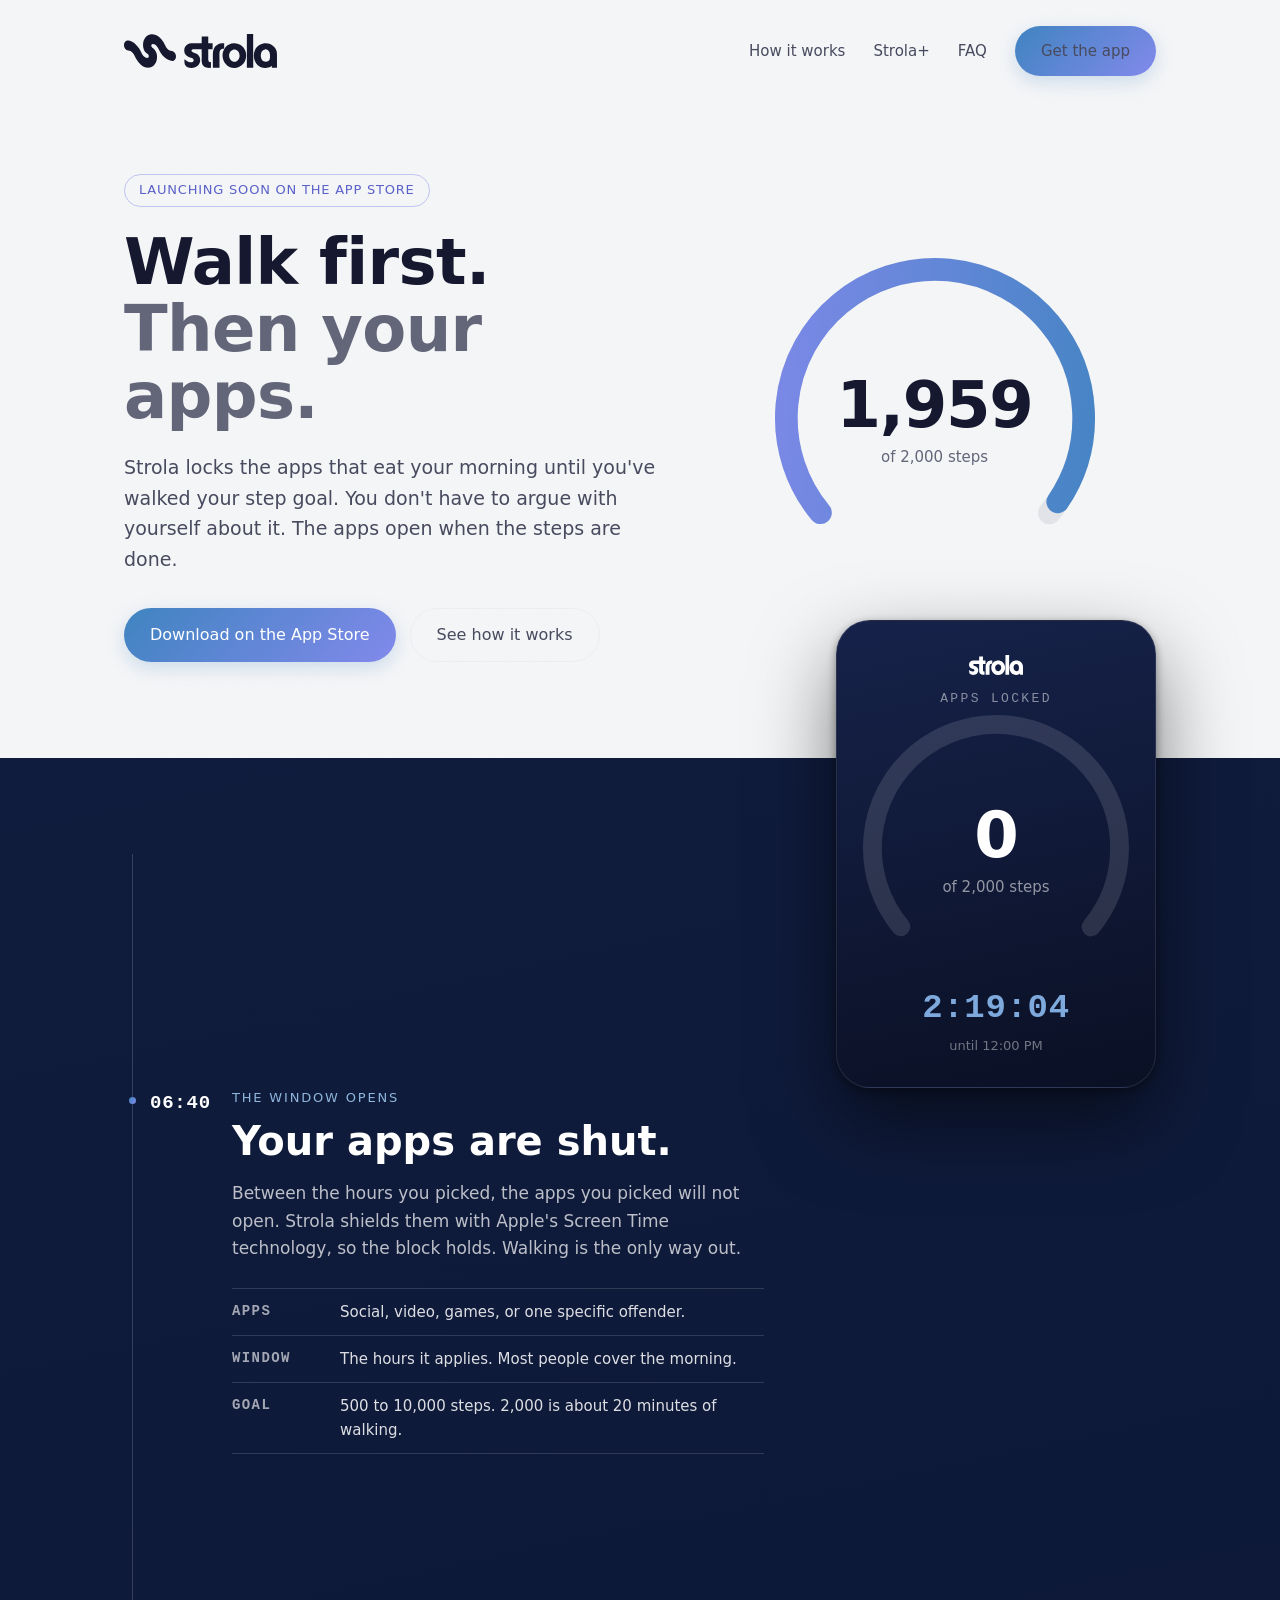
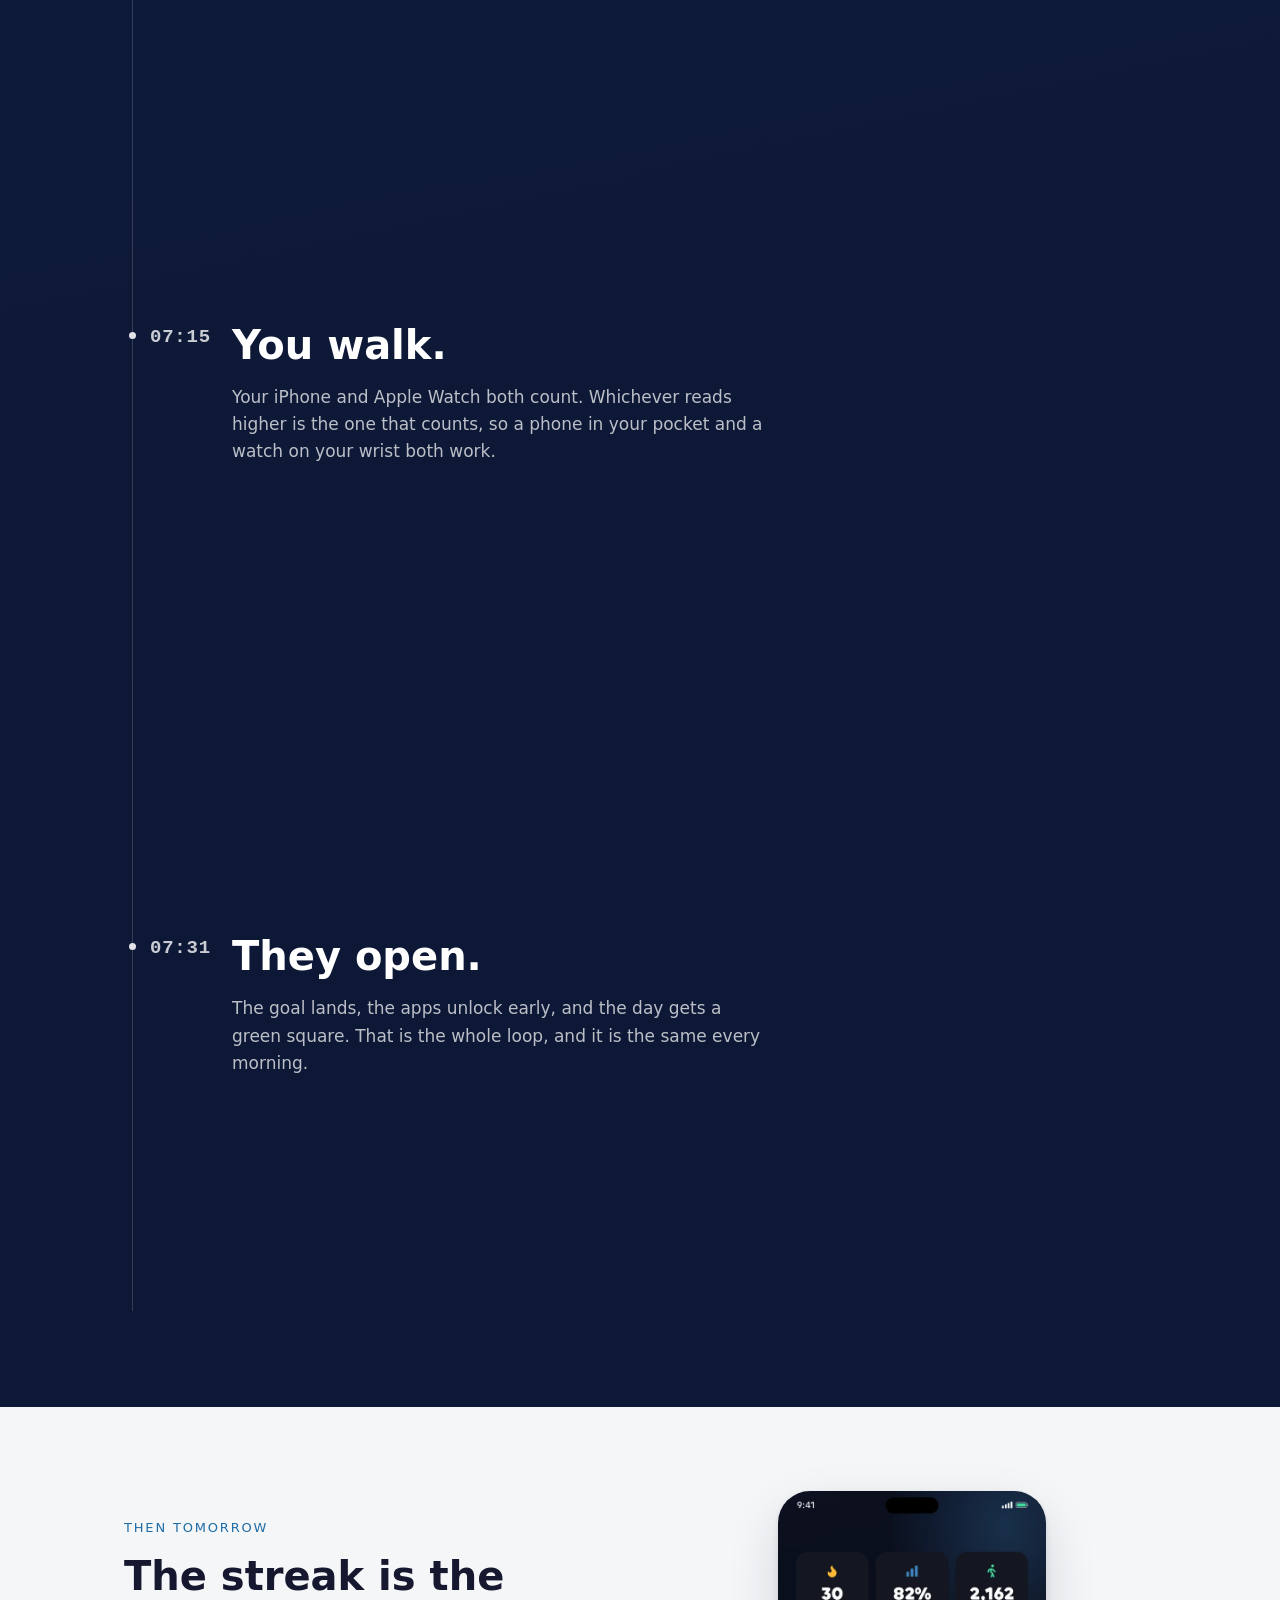
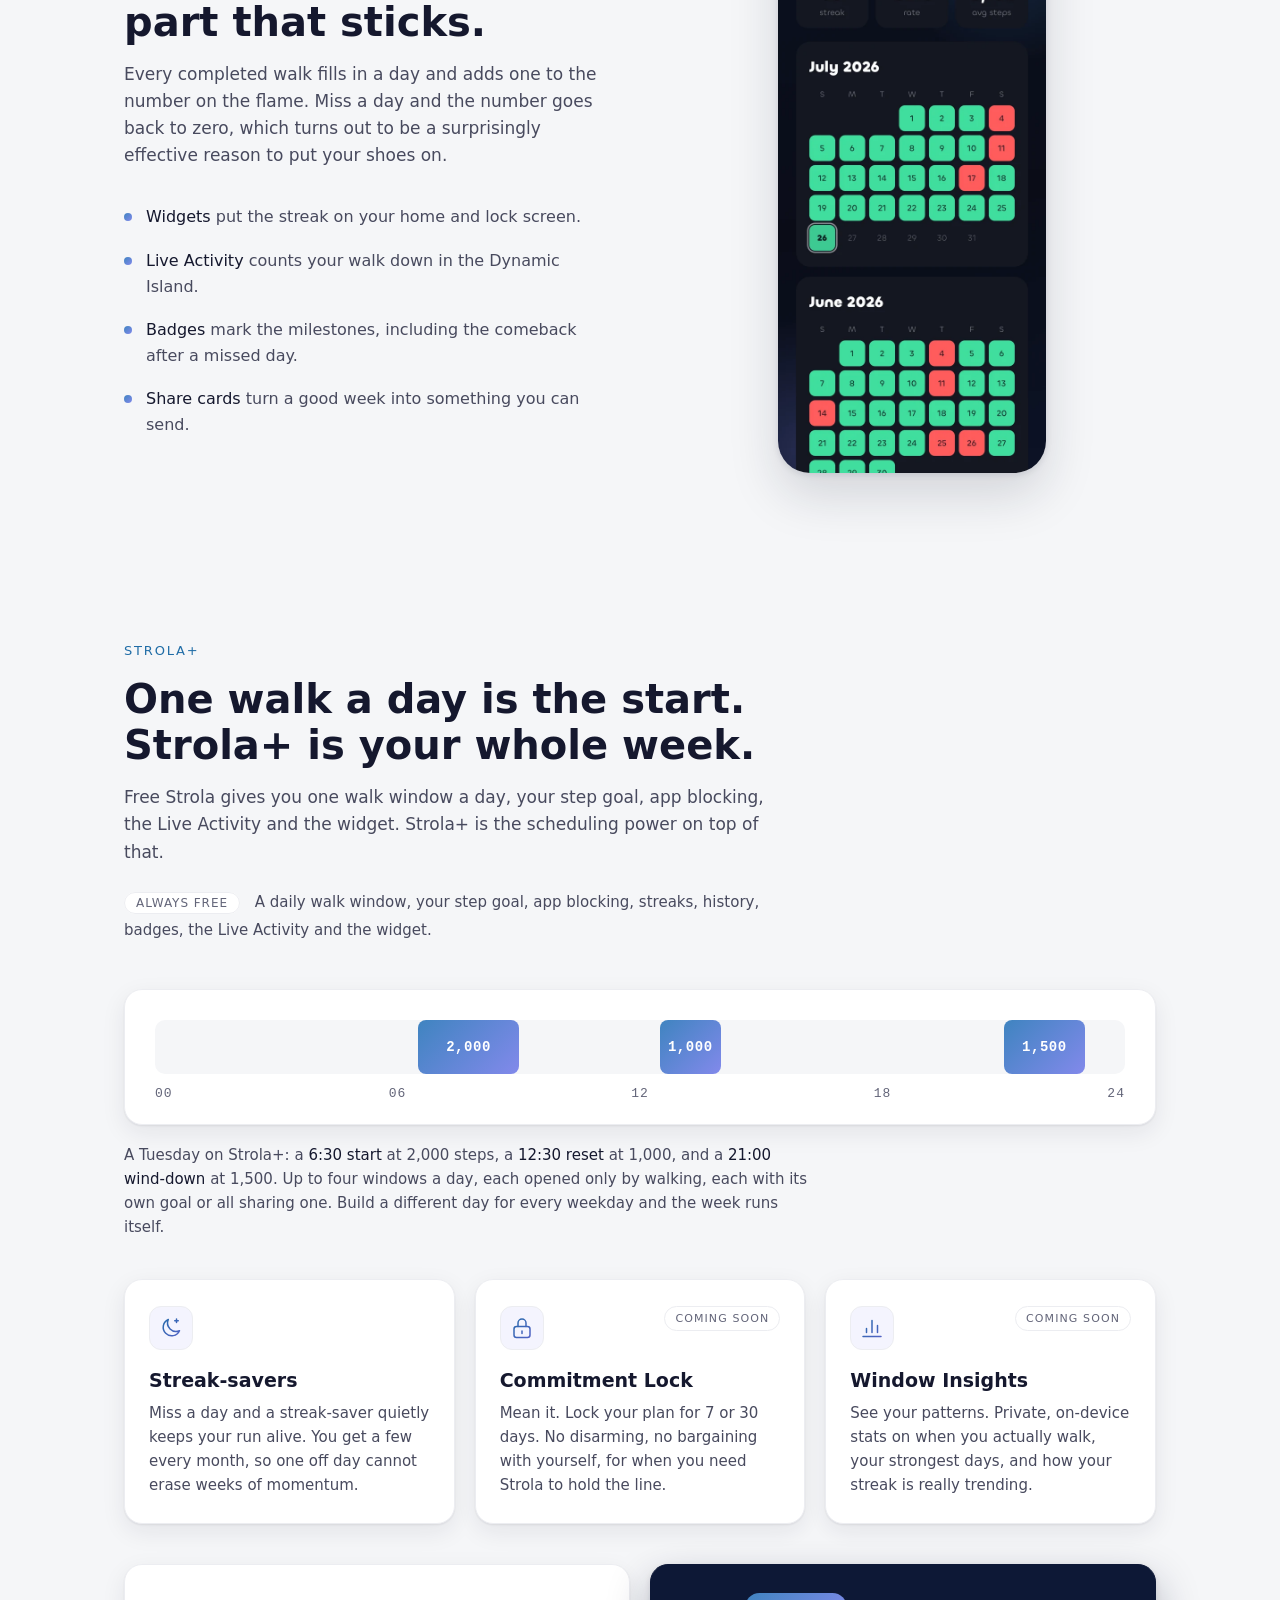
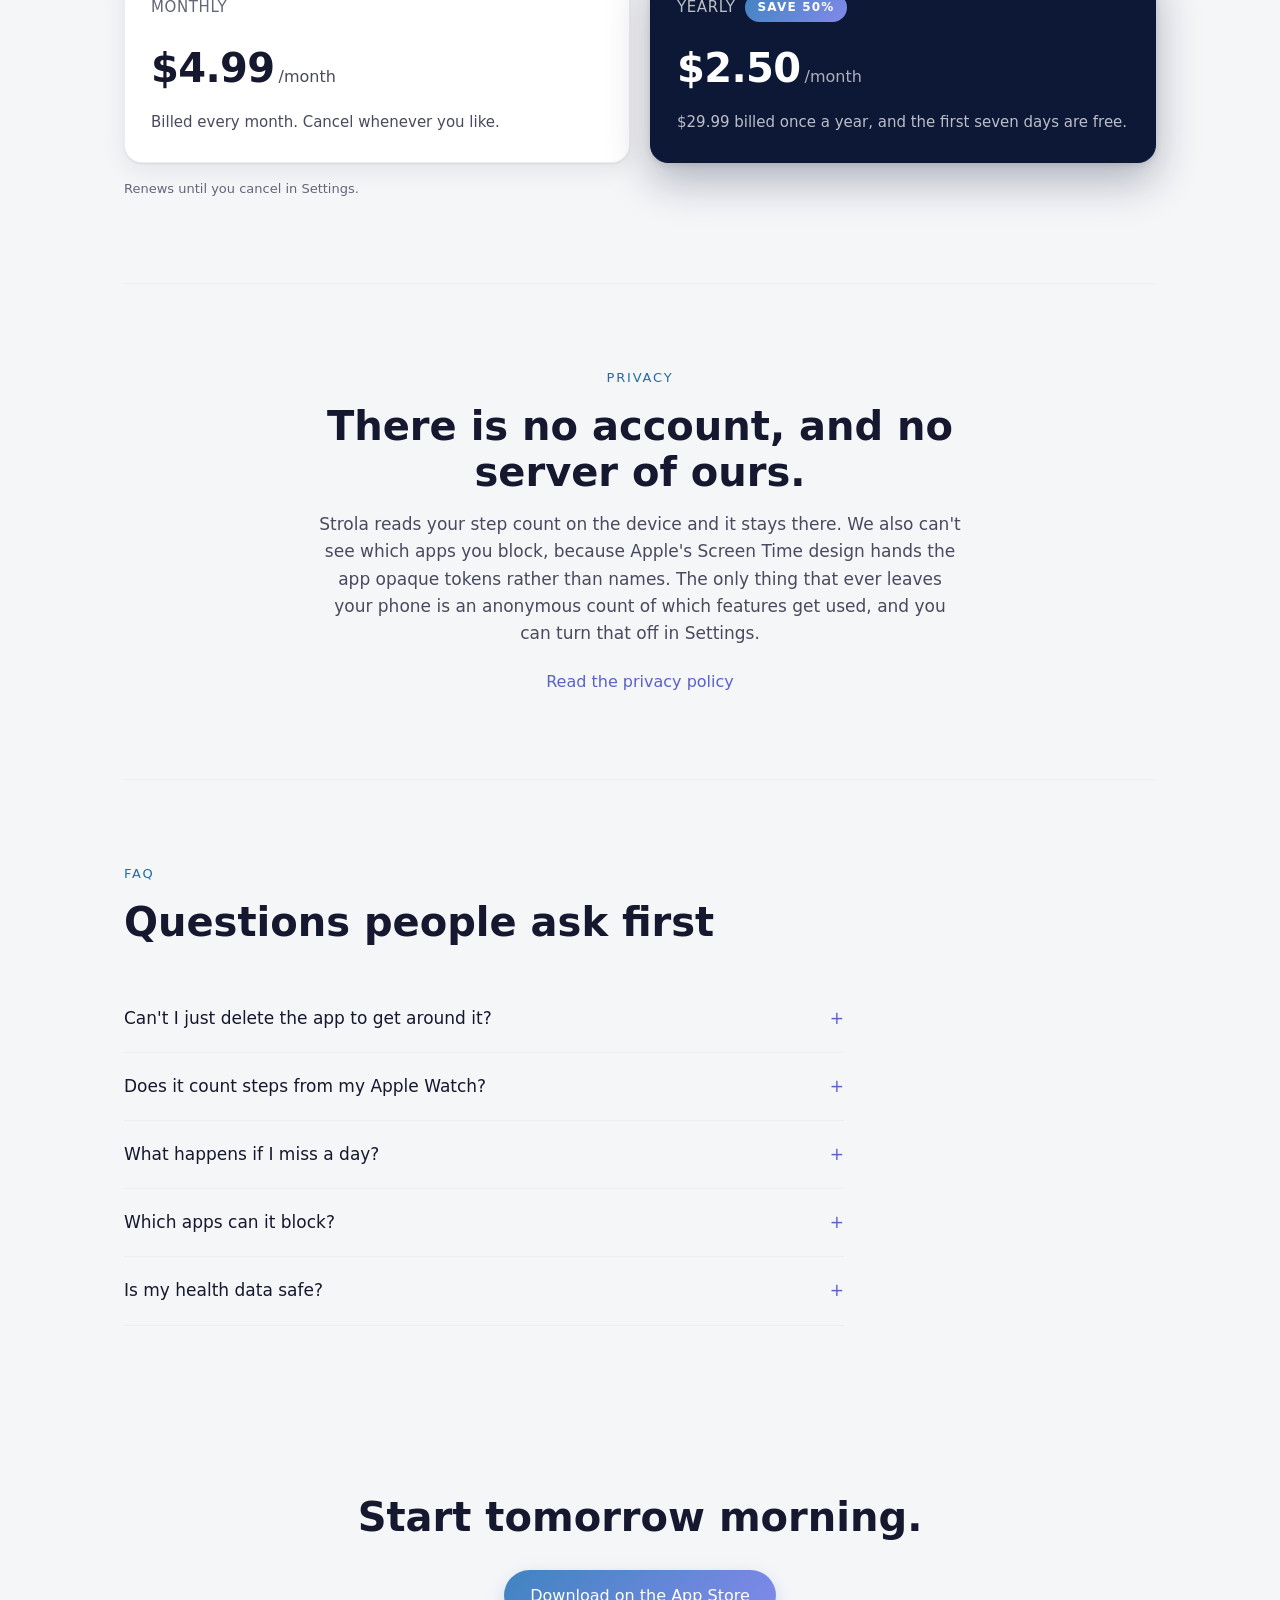
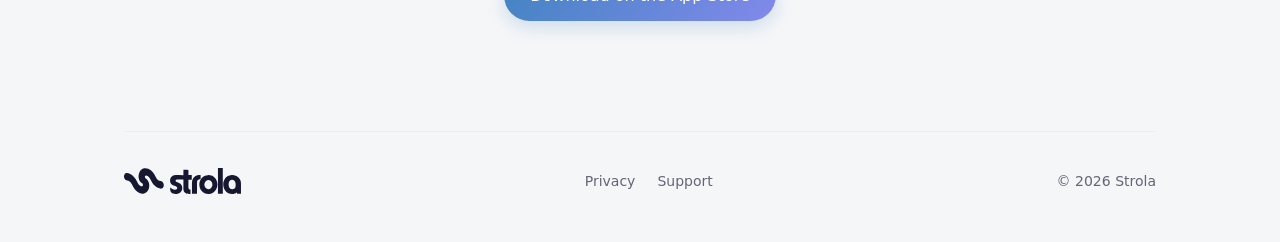
==== commit 26601402: "Scroll-linked walk scrubber: scrolling the day section is the walk The three moments now scrub with " ====
--- a/index.html
+++ b/index.html
@@ -21,7 +21,7 @@
        is why a second grotesque would have added nothing. -->
   <link href="https://api.fontshare.com/v2/css?f[]=chillax@400,500,600&f[]=khand@500,600&display=swap" rel="stylesheet">
   <meta name="theme-color" content="#F5F6F8">
-  <link rel="stylesheet" href="style.css?v=29">
+  <link rel="stylesheet" href="style.css?v=30">
   <script>
     document.documentElement.classList.add("js");
     /* 50vw counts the scrollbar, so a calc(50% - 50vw) full-bleed overshoots
@@ -93,7 +93,9 @@
              ProgressRingView .dial exactly: 0.72 of the circle, r=118,
              18pt stroke, round caps, rotated 140.4deg. -->
         <div class="dial-stage">
-          <div class="dial" role="img"
+          <!-- data-dial-* rather than ids: the same component runs twice on
+               this page, here on a timer and in the scene on scroll. -->
+          <div class="dial" id="hero-dial" role="img"
                aria-label="A step dial filling from zero to a 2,000 step goal.">
             <svg viewBox="0 0 254 254" aria-hidden="true">
               <defs>
@@ -106,7 +108,7 @@
                  stroke-width="18" stroke-linecap="round">
                 <circle class="track" cx="127" cy="127" r="118"
                         stroke-dasharray="533.82 741.42"/>
-                <circle class="progress" id="dial-arc" cx="127" cy="127" r="118"
+                <circle class="progress" data-dial-arc cx="127" cy="127" r="118"
                         stroke="url(#ramp)"/>
               </g>
             </svg>
@@ -114,76 +116,113 @@
               <!-- Count and check share one grid cell so swapping them causes
                    no layout shift. -->
               <span class="dial-figure">
-                <span class="dial-count" id="dial-count">0</span>
+                <span class="dial-count" data-dial-count>0</span>
                 <svg class="dial-check" viewBox="0 0 48 48" aria-hidden="true">
                   <circle class="dial-check-disc" cx="24" cy="24" r="22"/>
                   <path class="dial-check-tick" d="M14 24.5 L21 31.5 L34 16.5"
                         pathLength="1"/>
                 </svg>
               </span>
-              <span class="dial-goal" id="dial-goal">of 2,000 steps</span>
+              <span class="dial-goal" data-dial-goal>of 2,000 steps</span>
             </div>
           </div>
         </div>
       </section>
 
-      <!-- ── One morning, in order ────────────────────────────────────────
-           The page stops being a list of features here and becomes a single
-           day. Times are real clock times, not 01/02/03: the order is the
-           content. Setup is folded into the locked moment because deciding
-           your apps and hours is not a step you take at 6:40, it is the thing
-           you already decided. -->
-
-      <section class="band" id="how">
-        <div class="moment">
-          <p class="mark">06:40</p>
-          <div class="moment-body">
-            <p class="eyebrow">The window opens</p>
-            <h2>Your apps are shut.</h2>
-            <p class="section-lede">
-              Between the hours you picked, the apps you picked will not open.
-              Strola shields them with Apple's Screen Time technology, so the
-              block holds. Walking is the only way out.
-            </p>
-            <dl class="setup">
-              <div><dt>Apps</dt><dd>Social, video, games, or one specific offender.</dd></div>
-              <div><dt>Window</dt><dd>The hours it applies. Most people cover the morning.</dd></div>
-              <div><dt>Goal</dt><dd>500 to 10,000 steps. 2,000 is about 20 minutes of walking.</dd></div>
-            </dl>
+      <!-- ── The walk scrubber ────────────────────────────────────────────
+           The two sections this replaced could not stay separate: the stage is
+           position: sticky, and sticky cannot span siblings. One scene, three
+           moments scrolling past one stage.
+
+           The lock screen is rebuilt in HTML rather than screenshotted because
+           the dial has to move. A screenshot's dial is baked into the raster,
+           and overlaying a live one would mean patching over the printed step
+           count on a gradient. It reuses the same .dial component as the hero,
+           whose geometry is copied from ProgressRingView. -->
+
+      <section class="scene" id="how"
+               aria-label="One morning with Strola, from locked to unlocked.">
+        <div class="scene-grid">
+          <div class="scene-track">
+
+            <article class="moment" data-at="0">
+              <p class="mark">06:40</p>
+              <div class="moment-body">
+                <p class="eyebrow">The window opens</p>
+                <h2>Your apps are shut.</h2>
+                <p class="section-lede">
+                  Between the hours you picked, the apps you picked will not
+                  open. Strola shields them with Apple's Screen Time technology,
+                  so the block holds. Walking is the only way out.
+                </p>
+                <dl class="setup">
+                  <div><dt>Apps</dt><dd>Social, video, games, or one specific offender.</dd></div>
+                  <div><dt>Window</dt><dd>The hours it applies. Most people cover the morning.</dd></div>
+                  <div><dt>Goal</dt><dd>500 to 10,000 steps. 2,000 is about 20 minutes of walking.</dd></div>
+                </dl>
+              </div>
+            </article>
+
+            <article class="moment" data-at="0.42">
+              <p class="mark">07:15</p>
+              <div class="moment-body">
+                <h2>You walk.</h2>
+                <p class="section-lede">
+                  Your iPhone and Apple Watch both count. Whichever reads higher
+                  is the one that counts, so a phone in your pocket and a watch
+                  on your wrist both work.
+                </p>
+              </div>
+            </article>
+
+            <article class="moment" data-at="0.86">
+              <p class="mark">07:31</p>
+              <div class="moment-body">
+                <h2>They open.</h2>
+                <p class="section-lede">
+                  The goal lands, the apps unlock early, and the day gets a
+                  green square. That is the whole loop, and it is the same every
+                  morning.
+                </p>
+              </div>
+            </article>
+
           </div>
-          <figure class="phone reveal">
-            <img src="assets/locked.webp" width="600" height="1304" loading="lazy" decoding="async"
-                 alt="Strola's locked screen: apps locked, 1,284 of 2,000 steps, two hours and nineteen minutes left in the morning window.">
-          </figure>
-        </div>
-      </section>
-
-      <section class="day">
-        <div class="moment">
-          <p class="mark">07:15</p>
-          <div class="moment-body">
-            <h2>You walk.</h2>
-            <p class="section-lede">
-              Your iPhone and Apple Watch both count. Whichever reads higher is
-              the one that counts, so a phone in your pocket and a watch on your
-              wrist both work.
-            </p>
+
+          <div class="scene-stage">
+            <!-- Decorative: every number in here is also stated in the copy
+                 beside it, so a screen reader loses nothing by skipping it. -->
+            <div class="lockscreen" id="lockscreen" aria-hidden="true">
+              <span class="ls-brand"></span>
+              <p class="ls-tag">Apps locked</p>
+
+              <div class="dial" id="scene-dial">
+                <svg viewBox="0 0 254 254" aria-hidden="true">
+                  <g transform="rotate(140.4 127 127)" fill="none"
+                     stroke-width="18" stroke-linecap="round">
+                    <circle class="track" cx="127" cy="127" r="118"
+                            stroke-dasharray="533.82 741.42"/>
+                    <circle class="progress" data-dial-arc cx="127" cy="127" r="118"
+                            stroke="url(#ramp)"/>
+                  </g>
+                </svg>
+                <div class="dial-readout">
+                  <span class="dial-figure">
+                    <span class="dial-count" data-dial-count>0</span>
+                    <svg class="dial-check" viewBox="0 0 48 48" aria-hidden="true">
+                      <circle class="dial-check-disc" cx="24" cy="24" r="22"/>
+                      <path class="dial-check-tick" d="M14 24.5 L21 31.5 L34 16.5"
+                            pathLength="1"/>
+                    </svg>
+                  </span>
+                  <span class="dial-goal" data-dial-goal>of 2,000 steps</span>
+                </div>
+              </div>
+
+              <p class="ls-countdown" id="ls-countdown">2:19:04</p>
+              <p class="ls-until">until 12:00 PM</p>
+            </div>
           </div>
-        </div>
-
-        <div class="moment">
-          <p class="mark">07:31</p>
-          <div class="moment-body">
-            <h2>They open.</h2>
-            <p class="section-lede">
-              The goal lands, the apps unlock early, and the day gets a green
-              square. That is the whole loop, and it is the same every morning.
-            </p>
-          </div>
-          <figure class="phone reveal">
-            <img src="assets/celebration.webp" width="600" height="1304" loading="lazy" decoding="async"
-                 alt="Goal met: a thirty day streak and a newly earned badge, The Monthly.">
-          </figure>
         </div>
       </section>
 
@@ -459,20 +498,56 @@
         }
       }
 
+      /* ── The dial ────────────────────────────────────────────────────
+         One component, two instances: the hero runs it on a timer, the
+         scene runs it on scroll position. Geometry is copied from the
+         app's ProgressRingView. */
+      var GOAL = 2000;
+      var SWEEP = 533.82;      // 0.72 of the 741.42 circumference
+
+      function makeDial(root) {
+        if (!root) return null;
+        var arc = root.querySelector("[data-dial-arc]");
+        var count = root.querySelector("[data-dial-count]");
+        var goal = root.querySelector("[data-dial-goal]");
+        if (!arc || !count || !goal) return null;
+
+        var goalLabel = goal.textContent;
+        var lastStep = null;
+        var wasDone = null;
+
+        return {
+          el: root,
+          paint: function (p) {
+            arc.style.strokeDashoffset = (SWEEP * (1 - p)).toFixed(2);
+            // Formatting a number allocates a string; skip it when the
+            // rendered value has not actually changed. On a scroll-driven
+            // dial this fires on most frames.
+            var step = Math.round(GOAL * p);
+            if (step !== lastStep) {
+              lastStep = step;
+              count.textContent = step.toLocaleString();
+            }
+          },
+          setDone: function (on) {
+            if (on === wasDone) return;  // only touch the DOM on the transition
+            wasDone = on;
+            root.classList.toggle("done", on);
+            goal.textContent = on ? "Apps unlocked" : goalLabel;
+          }
+        };
+      }
+
       /* ── Hero dial ───────────────────────────────────────────────────
          Counts to the goal, holds, then resets. The old hero looped
          before it ever reached the goal, which showed the product
          failing to do the one thing it does. */
-      var arc = document.getElementById("dial-arc");
-      var count = document.getElementById("dial-count");
-
-      var dial = document.querySelector('.dial');
-      var goal = document.getElementById('dial-goal');
-
-      if (arc && count && dial) {
-        var GOAL = 2000;
-        var SWEEP = 533.82;    // 0.72 of the 741.42 circumference
-        var GOAL_LABEL = goal.textContent;
+      var hero = makeDial(document.getElementById("hero-dial"));
+
+      if (hero) {
+        var dial = hero.el;
+        var paint = hero.paint;
+        var setDone = hero.setDone;
 
         var CLIMB = 3400;      // fill
         var CELEBRATE = 700;   // arc turns green, check draws in
@@ -480,19 +555,6 @@
         var FADE = 1500;       // whole dial fades out
         var RESTORE = 1100;    // back at zero, fades in
         var CYCLE = CLIMB + CELEBRATE + HOLD + FADE + RESTORE;
-
-        var paint = function (p) {
-          arc.style.strokeDashoffset = (SWEEP * (1 - p)).toFixed(2);
-          count.textContent = Math.round(GOAL * p).toLocaleString();
-        };
-
-        var wasDone = null;
-        var setDone = function (on) {
-          if (on === wasDone) return;   // only touch the DOM on the transition
-          wasDone = on;
-          dial.classList.toggle('done', on);
-          goal.textContent = on ? 'Apps unlocked' : GOAL_LABEL;
-        };
 
         if (reduced) {
           paint(1);
@@ -530,15 +592,107 @@
         }
       }
 
+      /* ── The walk scrubber ───────────────────────────────────────────
+         Scroll position through the scene is the walk. Drag the page and
+         the steps climb, the dial fills, the rail follows, and at the
+         goal the room brightens around the still-dark phone.
+
+         Scroll-linked, not scroll-triggered: p is recomputed from the
+         scroll offset every frame, so it runs backwards when you scroll
+         up. The reveals below are the triggered kind and fire once. */
+      var scene = document.getElementById("how");
+      var sceneDial = makeDial(document.getElementById("scene-dial"));
+
+      if (scene && sceneDial && !reduced) {
+        var stage = scene.querySelector(".scene-stage");
+        var moments = [].slice.call(scene.querySelectorAll(".moment"));
+        var clock = document.getElementById("ls-countdown");
+        var START_SECONDS = 2 * 3600 + 19 * 60 + 4;   // the 2:19:04 on the card
+        /* The countdown is time left in the window, not a progress bar, so it
+           must not land on zero. Zero would say the window closed on you; the
+           story is that you finished with most of it still to spare. */
+        var END_SECONDS = 38 * 60 + 56;
+
+        var top = 0, span = 1;
+        // Layout is read here and only here. Reading it inside the frame
+        // callback would force a reflow on every scroll event.
+        var measure = function () {
+          var box = scene.getBoundingClientRect();
+          top = box.top + window.scrollY;
+          span = Math.max(scene.offsetHeight - window.innerHeight, 1);
+        };
+
+        var lastP = -1, lastClock = null, lastActive = -1;
+
+        var render = function () {
+          var p = (window.scrollY - top) / span;
+          p = p < 0 ? 0 : p > 1 ? 1 : p;
+          if (Math.abs(p - lastP) < 0.0005) return;
+          lastP = p;
+
+          sceneDial.paint(p);
+          sceneDial.setDone(p >= 0.92);
+
+          // The rail fills and the room lightens, both straight off p.
+          scene.style.setProperty("--p", p.toFixed(4));
+          // Text and hairlines cannot ride --p: they have to flip from light
+          // on navy to dark on paper, and a half-mixed grey is unreadable
+          // against both. A class with a transition crossfades them instead.
+          scene.classList.toggle("is-lit", p >= 0.9);
+
+          if (clock) {
+            var left = Math.round(START_SECONDS + (END_SECONDS - START_SECONDS) * p);
+            if (left !== lastClock) {
+              lastClock = left;
+              var h = Math.floor(left / 3600);
+              var m = Math.floor((left % 3600) / 60);
+              var s = left % 60;
+              clock.textContent =
+                h + ":" + (m < 10 ? "0" : "") + m + ":" + (s < 10 ? "0" : "") + s;
+            }
+          }
+
+          // Whichever moment we have most recently passed is the live one.
+          var active = 0;
+          for (var i = 0; i < moments.length; i++) {
+            if (p >= parseFloat(moments[i].dataset.at)) active = i;
+          }
+          if (active !== lastActive) {
+            lastActive = active;
+            for (var j = 0; j < moments.length; j++) {
+              moments[j].classList.toggle("is-active", j === active);
+            }
+          }
+        };
+
+        var queued = false;
+        var onScroll = function () {
+          if (queued) return;          // coalesce bursts into one frame
+          queued = true;
+          requestAnimationFrame(function () { queued = false; render(); });
+        };
+
+        scene.classList.add("is-live");   // CSS only sticks once JS is driving
+        measure();
+        render();
+        window.addEventListener("scroll", onScroll, { passive: true });
+        window.addEventListener("resize", function () { measure(); lastP = -1; render(); });
+        // Late webfont and image loads change the scene's height.
+        window.addEventListener("load", function () { measure(); lastP = -1; render(); });
+      } else if (sceneDial) {
+        // Reduced motion, or no scene: rest on the payoff like the hero does.
+        // The clock has to come with it, or the card shows a finished dial
+        // beside a countdown that never started.
+        sceneDial.paint(1);
+        sceneDial.setDone(true);
+        var restClock = document.getElementById("ls-countdown");
+        if (restClock) restClock.textContent = "0:38:56";
+      }
+
       /* ── Scroll reveals ──────────────────────────────────────────────
          Must stay outside any reduced-motion early return. .reveal starts
          at opacity 0 and only the prefers-reduced-motion block in
          style.css makes it visible without this observer. */
-      // Index each calendar cell so CSS can stagger it off --i.
-      document.querySelectorAll(".month i").forEach(function (cell, i) {
-        cell.style.setProperty("--i", i);
-      });
-
       var io = new IntersectionObserver(function (entries) {
         entries.forEach(function (e) {
           if (e.isIntersecting) { e.target.classList.add("in"); io.unobserve(e.target); }
--- a/style.css
+++ b/style.css
@@ -477,15 +477,10 @@
     0 22px 50px rgba(21, 24, 46, 0.15);
 }
 
-/* On the dark band the light shadow disappears, so the screen gets a rim to
-   separate it from the navy instead. */
-.band .phone img {
-  box-shadow:
-    0 3px 10px rgba(0, 0, 0, 0.4),
-    0 30px 70px rgba(0, 0, 0, 0.45);
-  outline: 1px solid rgba(255, 255, 255, 0.09);
-  outline-offset: -1px;
-}
+/* Only the streak section uses a screenshot now. The locked and celebration
+   screens became the live .lockscreen in the scene, because a scrubbed dial
+   cannot be a raster. Both files are still in assets/ for the App Store
+   listing and the ad pipeline; the page no longer references them. */
 
 /* ── Sections ────────────────────────────────────────── */
 
@@ -515,58 +510,97 @@
 }
 
 /* How it works: a real sequence, so the numbers mean something. */
-/* ── The day ─────────────────────────────────────────────
-   The page's spine. A morning told in clock order, with an hour rail down the
-   left. The times are real information, which is the only reason they earn a
-   structural slot: 01/02/03 markers here would be decoration, because the
-   sequence would carry no meaning of its own. */
-
-/* align-items: start, not center. Centring a two-line heading against a 700px
-   phone pushed it halfway down the section and stranded its hour mark up at
-   the top, so the mark stopped reading as a label for the thing beside it. */
-.moment {
+/* ── The scene: the walk scrubber ────────────────────────
+   The page's spine, and the one scroll-linked thing on it. Scroll position
+   through this section is the walk: --p runs 0 to 1 and is set by the driver
+   in index.html, which everything below reads.
+
+   Times are real information, which is the only reason they earn a structural
+   slot. 01/02/03 markers here would be decoration, because the sequence would
+   carry no meaning of its own. */
+
+.scene {
+  position: relative;
+  margin-left: calc(50% - 50vw + var(--sbw, 0px) / 2);
+  margin-right: calc(50% - 50vw + var(--sbw, 0px) / 2);
+  padding: 0 calc(50vw - 50% - var(--sbw, 0px) / 2);
+  --p: 0;
+  /* The room brightens over the last stretch, while the phone stays dark.
+     Dark means the app's own surface, so the card holding still while its
+     surroundings lift is the block coming off, not a theme change. */
+  background:
+    linear-gradient(168deg, #101c3d, var(--splash-ink) 62%);
+}
+
+/* Layered so the light ground can cross-fade in over the navy without
+   animating a gradient, which is not interpolable. */
+.scene::after {
+  content: "";
+  position: absolute;
+  inset: 0;
+  background: var(--ground);
+  /* 0.90 to 0.975. Spread wider than this and the crossfade parks on a flat
+     mid-grey that belongs to neither state; an unlock should read as a switch
+     rather than a dimmer. */
+  opacity: clamp(0, (var(--p) - 0.9) * 13.3, 1);
+  pointer-events: none;
+}
+
+.scene-grid {
+  position: relative;
+  z-index: 1;
   display: grid;
   grid-template-columns: minmax(0, 1fr) auto;
-  gap: 56px;
+  gap: 72px;
   align-items: start;
+  padding: 96px 0;
+}
+
+/* Sticky only once the driver is attached. Without JS the stage scrolls
+   normally and the moments read as a plain stacked list. */
+.scene-track > .moment { padding-block: 26vh 26vh; }
+.scene.is-live .scene-stage {
+  position: sticky;
+  top: 50%;
+  transform: translateY(-50%);
+}
+
+/* ── The rail ── */
+
+.moment {
   position: relative;
   padding-left: 108px;
-}
-
-.moment + .moment { margin-top: 92px; }
-
-/* The rail: a hairline at x=8, with the hour marks sitting to its right. The
-   dot has to straddle the line, so the geometry is fixed rather than eyeballed
-   — rail centre 8.5, dot 7px wide, so the dot's left edge is 5. */
+  transition: opacity 0.45s ease;
+}
+.scene.is-live .moment { opacity: 0.32; }
+.scene.is-live .moment.is-active { opacity: 1; }
+
 .moment::before {
   content: "";
   position: absolute;
   left: 8px;
-  top: 10px;
+  top: 0;
   bottom: 0;
   width: 1px;
-  background: var(--hairline);
-}
-/* Reach up through the 92px gap so consecutive moments share one unbroken
-   rail instead of a dashed one. */
-.moment + .moment::before { top: -92px; }
-.band .moment::before { background: rgba(255, 255, 255, 0.16); }
+  background: rgba(255, 255, 255, 0.16);
+}
 
 .mark {
   position: absolute;
   left: 26px;
-  top: 0;
+  top: 26vh;
   font-family: var(--time);
   font-weight: 600;
   font-size: 19px;
   letter-spacing: 0.04em;
   font-variant-numeric: tabular-nums;
-  color: var(--accent-ink);
-}
-.band .mark { color: rgba(255, 255, 255, 0.78); }
+  color: rgba(255, 255, 255, 0.78);
+  transition: color 0.45s ease;
+}
+.moment.is-active .mark { color: #fff; }
 
 /* Pins the mark to the rail. -21px from the mark's own left edge lands the
-   dot centred on the line. */
+   dot centred on the 1px line. */
 .mark::after {
   content: "";
   position: absolute;
@@ -575,30 +609,113 @@
   width: 7px;
   height: 7px;
   border-radius: 50%;
-  background: var(--ramp);
+  background: var(--surface-strong);
+  transition: background 0.45s ease;
+}
+.moment.is-active .mark::after { background: var(--ramp); }
+
+/* The filled length of the rail, drawn once over the whole track rather than
+   per moment so it reads as one continuous walk. */
+.scene-track { position: relative; }
+.scene-track::after {
+  content: "";
+  position: absolute;
+  left: 8px;
+  top: 0;
+  width: 1px;
+  height: calc(var(--p) * 100%);
+  background: linear-gradient(180deg, var(--accent), var(--violet));
+  pointer-events: none;
 }
 
 .moment-body h2 { margin-bottom: 0; }
 .moment-body .eyebrow { margin-bottom: 10px; }
 
-/* ── The locked band ─────────────────────────────────────
-   The one dark surface on the page, and the only full-bleed section. Dark
-   means the app's own surface here: the shield screen and the premium card
-   are the two places it appears. Breaking out of .wrap needs the negative
-   margin trick; body carries overflow-x: hidden, so the 50vw overshoot at the
-   scrollbar is clipped rather than opening a horizontal scroll. */
-.band {
-  position: relative;
-  margin-left: calc(50% - 50vw + var(--sbw, 0px) / 2);
-  margin-right: calc(50% - 50vw + var(--sbw, 0px) / 2);
-  padding: 96px calc(50vw - 50% - var(--sbw, 0px) / 2);
-  background: linear-gradient(168deg, #101c3d, var(--splash-ink) 62%);
-  color: #fff;
-}
-
-.band h2 { color: #fff; }
-.band .section-lede { color: rgba(255, 255, 255, 0.72); }
-.band .eyebrow { color: #8fb6dc; }
+.scene h2 { color: #fff; }
+.scene .section-lede { color: rgba(255, 255, 255, 0.72); }
+.scene .eyebrow { color: #8fb6dc; }
+
+/* ── Lights up ───────────────────────────────────────────
+   Set by the driver once the goal lands. Everything that was legible on navy
+   has to flip to being legible on paper; a value interpolated off --p would
+   spend the middle of its range as a grey that fails against both grounds,
+   so this is a class with a transition rather than a lerp. The card itself
+   does not change: dark means the app's own surface, and the surface is what
+   stays put while the room lifts around it. */
+.scene h2,
+.scene .section-lede,
+.scene .eyebrow,
+.scene .mark,
+.scene .setup dt,
+.scene .setup dd { transition: color 0.45s ease; }
+.scene .setup,
+.scene .setup > div,
+.moment::before { transition: border-color 0.45s ease, background 0.45s ease; }
+
+.scene.is-lit h2 { color: var(--ink); }
+.scene.is-lit .section-lede { color: var(--dim); }
+.scene.is-lit .eyebrow { color: var(--accent-ink); }
+.scene.is-lit .mark { color: var(--accent-ink); }
+.scene.is-lit .moment.is-active .mark { color: var(--ink); }
+.scene.is-lit .moment::before { background: var(--hairline); }
+.scene.is-lit .setup { border-top-color: var(--hairline); }
+.scene.is-lit .setup > div { border-bottom-color: var(--hairline); }
+.scene.is-lit .setup dt { color: var(--faint); }
+.scene.is-lit .setup dd { color: var(--dim); }
+
+/* ── The live lock screen ────────────────────────────────
+   Rebuilt rather than screenshotted because the dial has to move with the
+   scroll, and a screenshot's dial is baked into the raster. It mirrors the
+   app's ShieldContentBuilder and ProgressRingView: if either changes, this
+   has to change with it. */
+
+.lockscreen {
+  width: min(320px, 78vw);
+  padding: 34px 26px 30px;
+  border-radius: 34px;
+  text-align: center;
+  background: linear-gradient(168deg, #16224a, #0a1024);
+  border: 1px solid rgba(255, 255, 255, 0.1);
+  box-shadow: 0 3px 10px rgba(0, 0, 0, 0.4), 0 34px 80px rgba(0, 0, 0, 0.5);
+}
+
+.ls-brand {
+  display: block;
+  width: 78px;
+  height: 20px;
+  margin: 0 auto;
+  background: #fff;
+  -webkit-mask: url("assets/wordmark.svg") no-repeat center / contain;
+  mask: url("assets/wordmark.svg") no-repeat center / contain;
+}
+
+.ls-tag {
+  margin-top: 14px;
+  font-family: var(--time);
+  font-size: 13px;
+  font-weight: 500;
+  letter-spacing: 0.18em;
+  text-transform: uppercase;
+  color: rgba(255, 255, 255, 0.5);
+}
+
+.lockscreen .dial { width: 100%; margin: 6px auto 0; }
+.lockscreen .dial .track { stroke: rgba(255, 255, 255, 0.12); }
+.lockscreen .dial-count { color: #fff; }
+.lockscreen .dial-goal { color: rgba(255, 255, 255, 0.55); }
+
+.ls-countdown {
+  font-family: var(--time);
+  font-size: 34px;
+  font-weight: 600;
+  letter-spacing: 0.02em;
+  font-variant-numeric: tabular-nums;
+  color: #7ea9dc;
+}
+.ls-until {
+  font-size: 13px;
+  color: rgba(255, 255, 255, 0.42);
+}
 
 /* Setup, folded into the locked moment. Choosing your apps and hours is not
    something you do at 06:40; it is what you already decided, so it reads as a
@@ -1002,6 +1119,14 @@
   .js .reveal { opacity: 1; transform: none; transition: none; }
   /* The day bar arrives already painted rather than wiping open. */
   .js .daybar-wrap .win { transform: none; opacity: 1; animation: none; }
+  /* The scrubber never attaches (the driver checks the same query), so the
+     scene has to read correctly as a plain stacked section: nothing sticky,
+     no dimming, and the rail drawn at full length rather than at --p. */
+  .scene-track > .moment { padding-block: 40px; }
+  .scene.is-live .moment,
+  .scene .moment { opacity: 1; }
+  .scene-track::after { height: 100%; }
+  .mark { top: 40px; }
 }
 
 /* ── Responsive ──────────────────────────────────────── */
@@ -1018,27 +1143,44 @@
   .dial { width: min(210px, 58vw); }
   .split { grid-template-columns: 1fr; gap: 40px; }
 
-  /* The rail collapses: the hour mark sits above its heading rather than
-     beside it, and the phone drops below the text. */
-  .moment {
+  /* The scene stacks: the card sticks to the top at a size that leaves room
+     to read, and the moments scroll underneath it. This is an iOS app site,
+     so the phone is the primary audience and the wrong place to switch the
+     centrepiece off. */
+  .scene-grid {
     grid-template-columns: 1fr;
     gap: 0;
-    padding-left: 0;
+    padding: 0;
   }
-  .moment::before { display: none; }
-  .mark {
-    position: static;
-    margin-bottom: 10px;
+  .scene-stage { order: -1; }
+  .scene.is-live .scene-stage {
+    top: 0;
+    transform: none;
+    padding: 16px 0 18px;
+    /* Fully opaque and above the track. A gradient that faded to transparent
+       let the moment text show through the card, and without the stacking
+       order the text painted over it entirely. Both have to be right: the
+       text slides *under* the card, which is the whole point of pinning it. */
+    z-index: 2;
+    background: var(--splash-ink);
+    box-shadow: 0 14px 22px rgba(10, 16, 36, 0.55);
   }
-  /* With no rail to straddle, the dot is a stray bullet. */
-  .mark::after { display: none; }
-  .moment .phone { margin-top: 34px; }
+  .scene.is-lit .scene-stage {
+    background: var(--ground);
+    box-shadow: 0 14px 22px rgba(21, 24, 46, 0.10);
+  }
+  .scene-track { position: relative; z-index: 1; }
+  .lockscreen { width: min(230px, 62vw); padding: 20px 18px 18px; border-radius: 26px; }
+  .lockscreen .dial { width: 84%; }
+  .ls-countdown { font-size: 24px; }
+  .scene-track > .moment { padding-block: 8vh 14vh; }
+  .mark { top: 8vh; }
 
   section { padding: 60px 0; }
-  /* Vertical only. Zeroing the horizontal padding here would undo the
-     calc(50vw - 50%) inset that puts the band's text back on the page's
+  /* Vertical only. Zeroing the horizontal padding would undo the
+     calc(50vw - 50%) inset that puts the scene's text back on the page's
      gutter after its negative margin pulls it to the viewport edge. */
-  .band { padding-top: 60px; padding-bottom: 60px; }
+  .scene-grid { padding-top: 0; padding-bottom: 40px; }
   .nav-links a:not(.btn) { display: none; }
 }
 
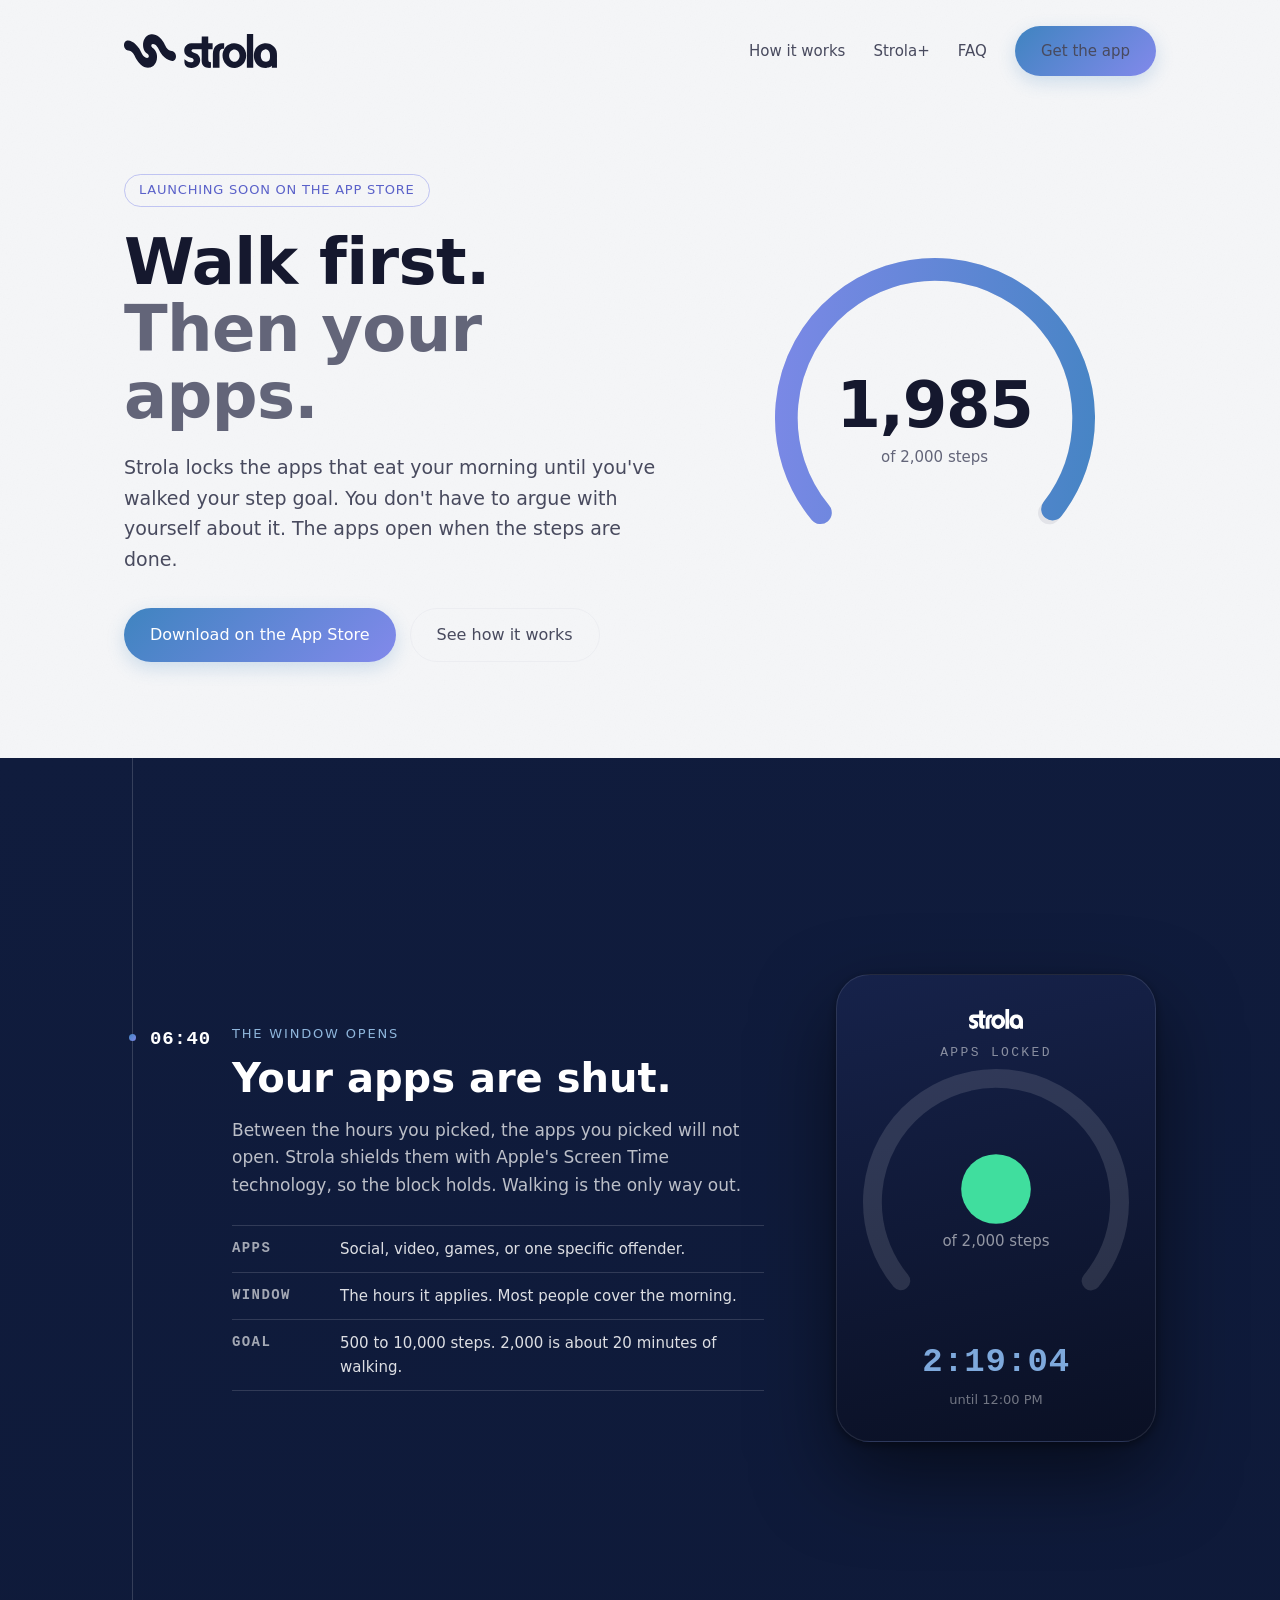
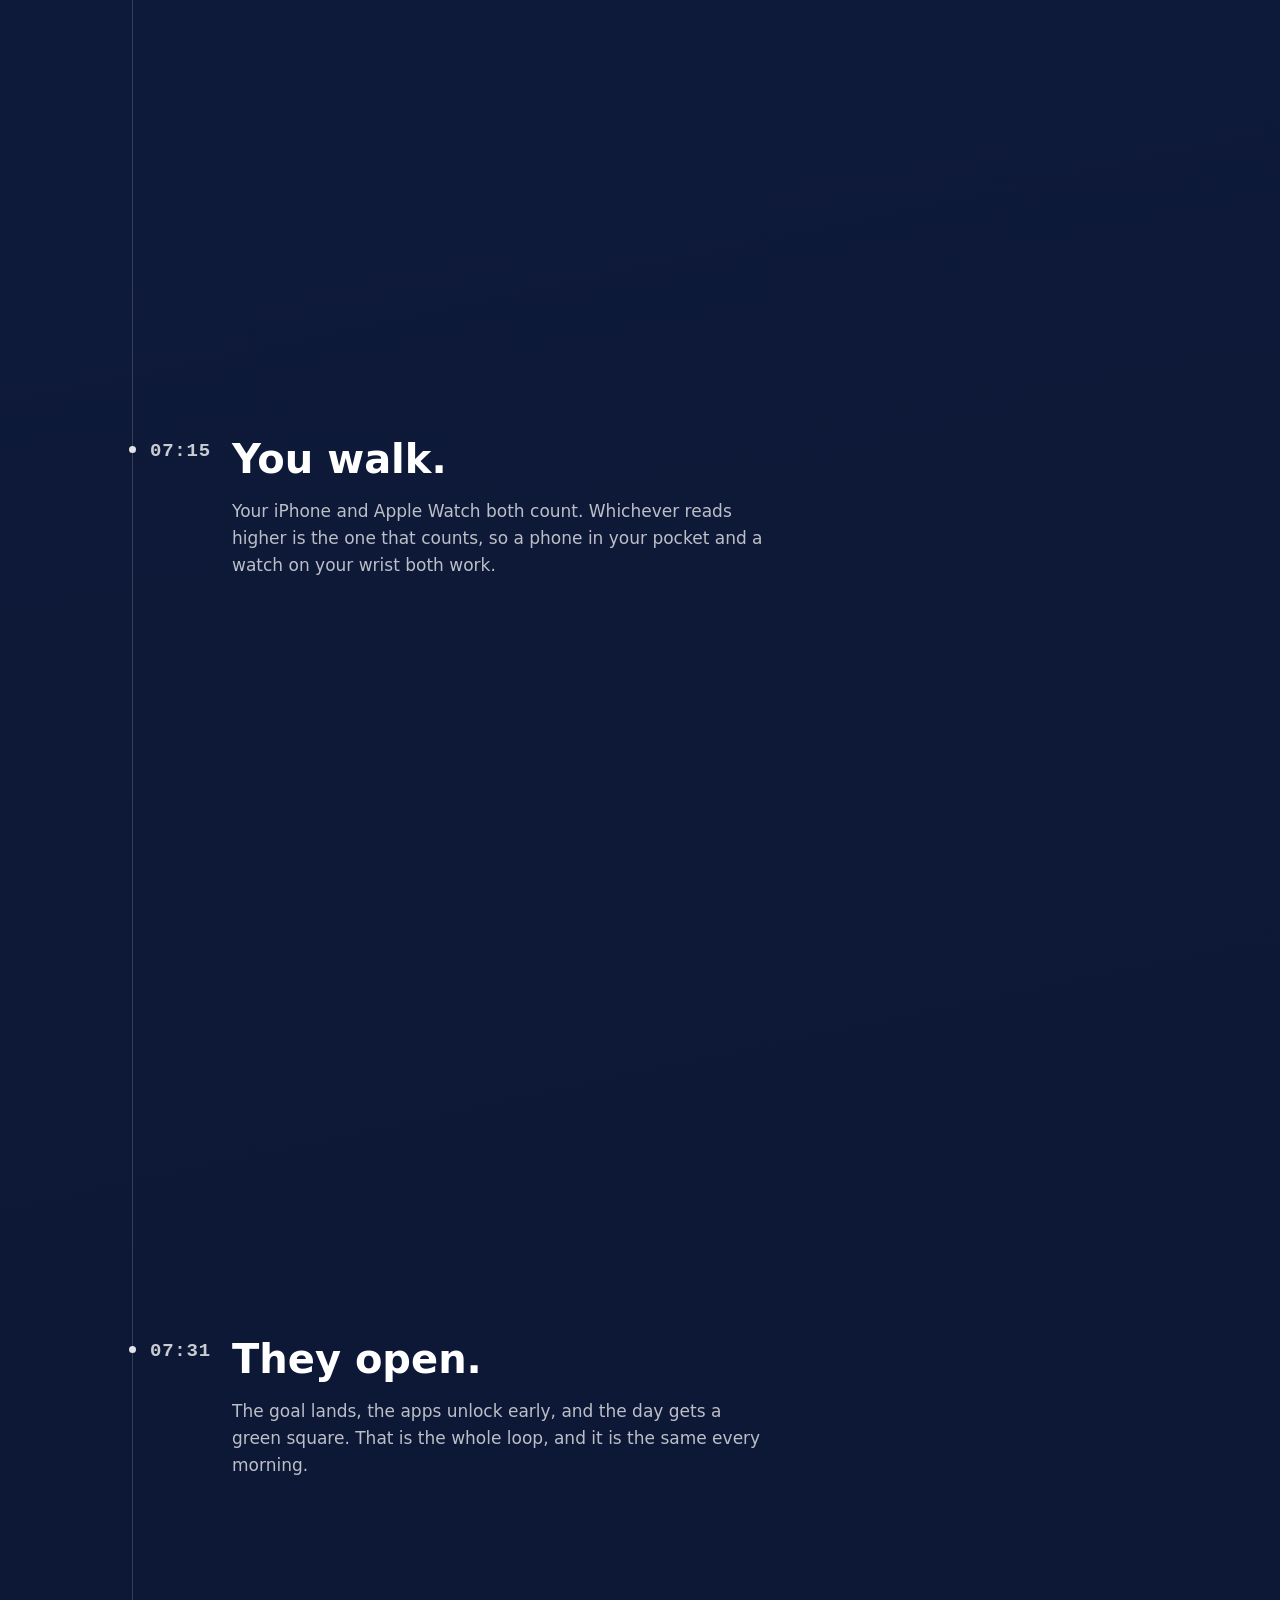
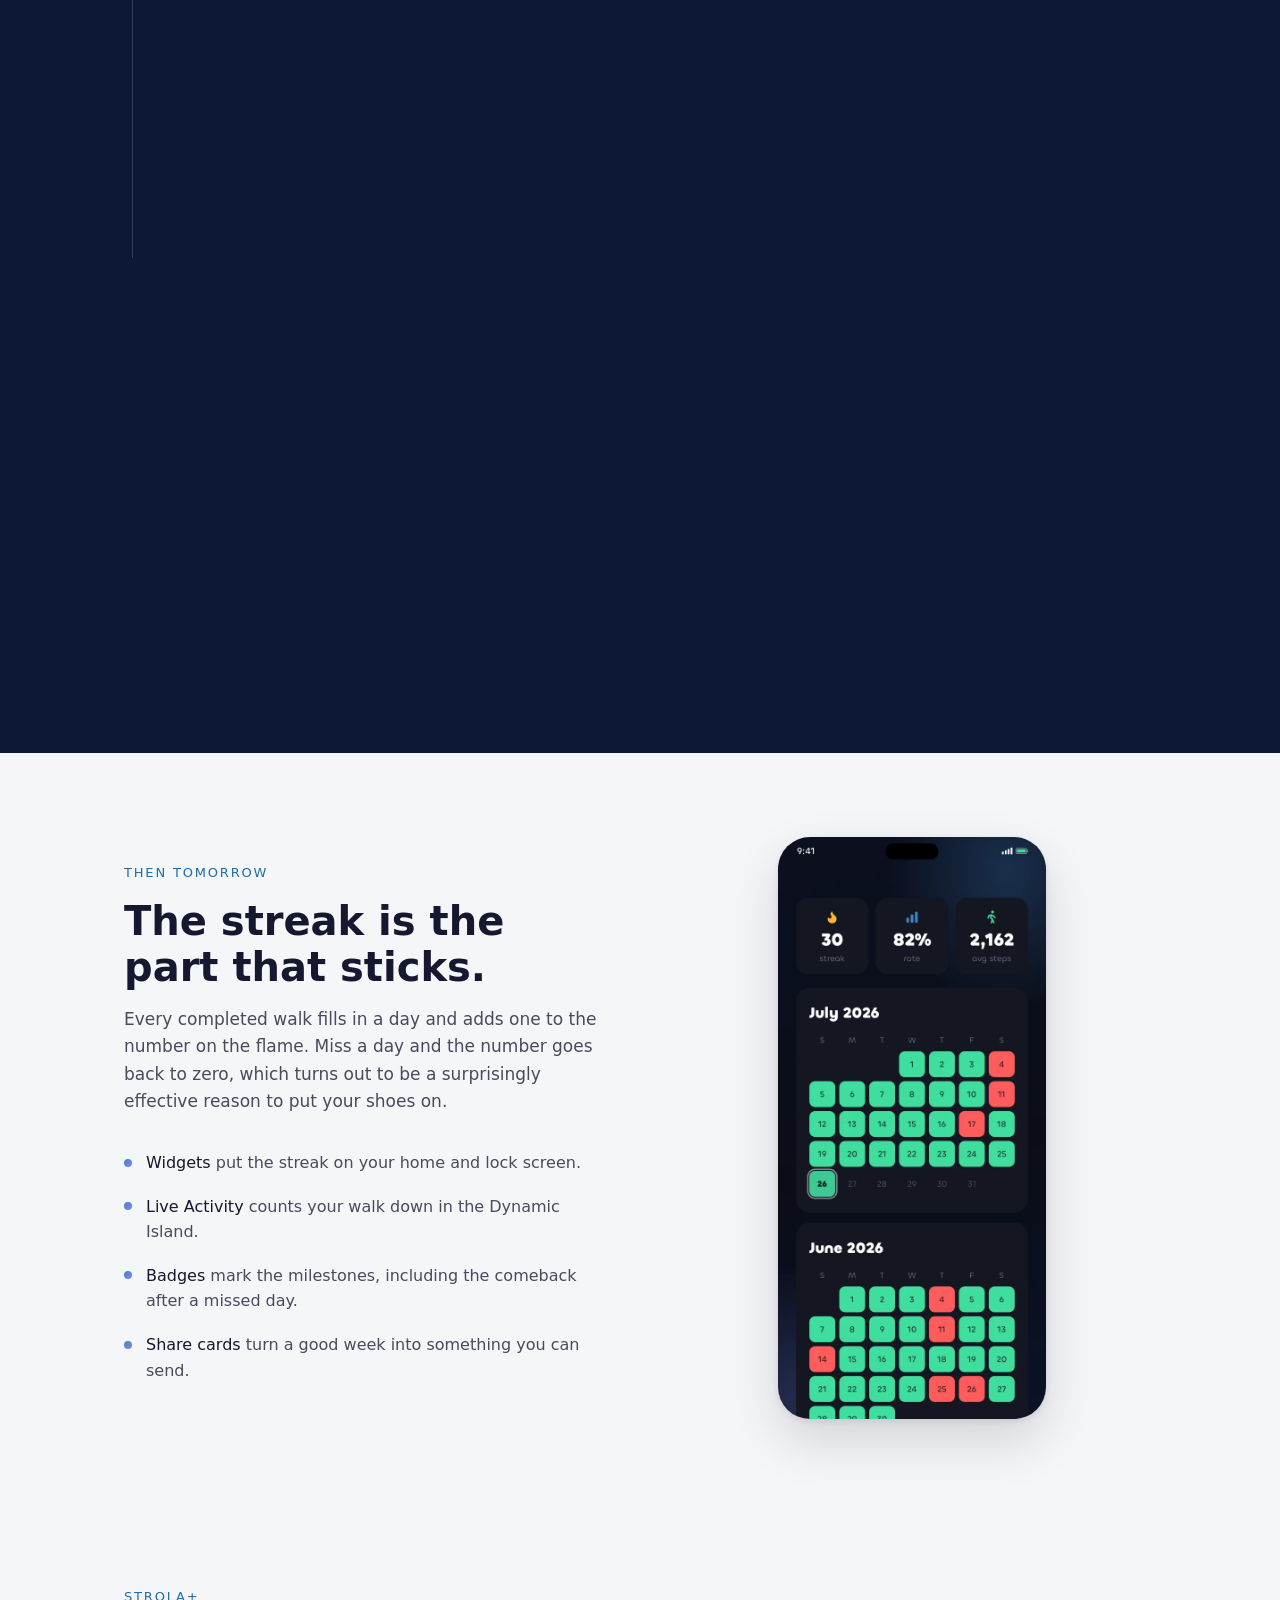
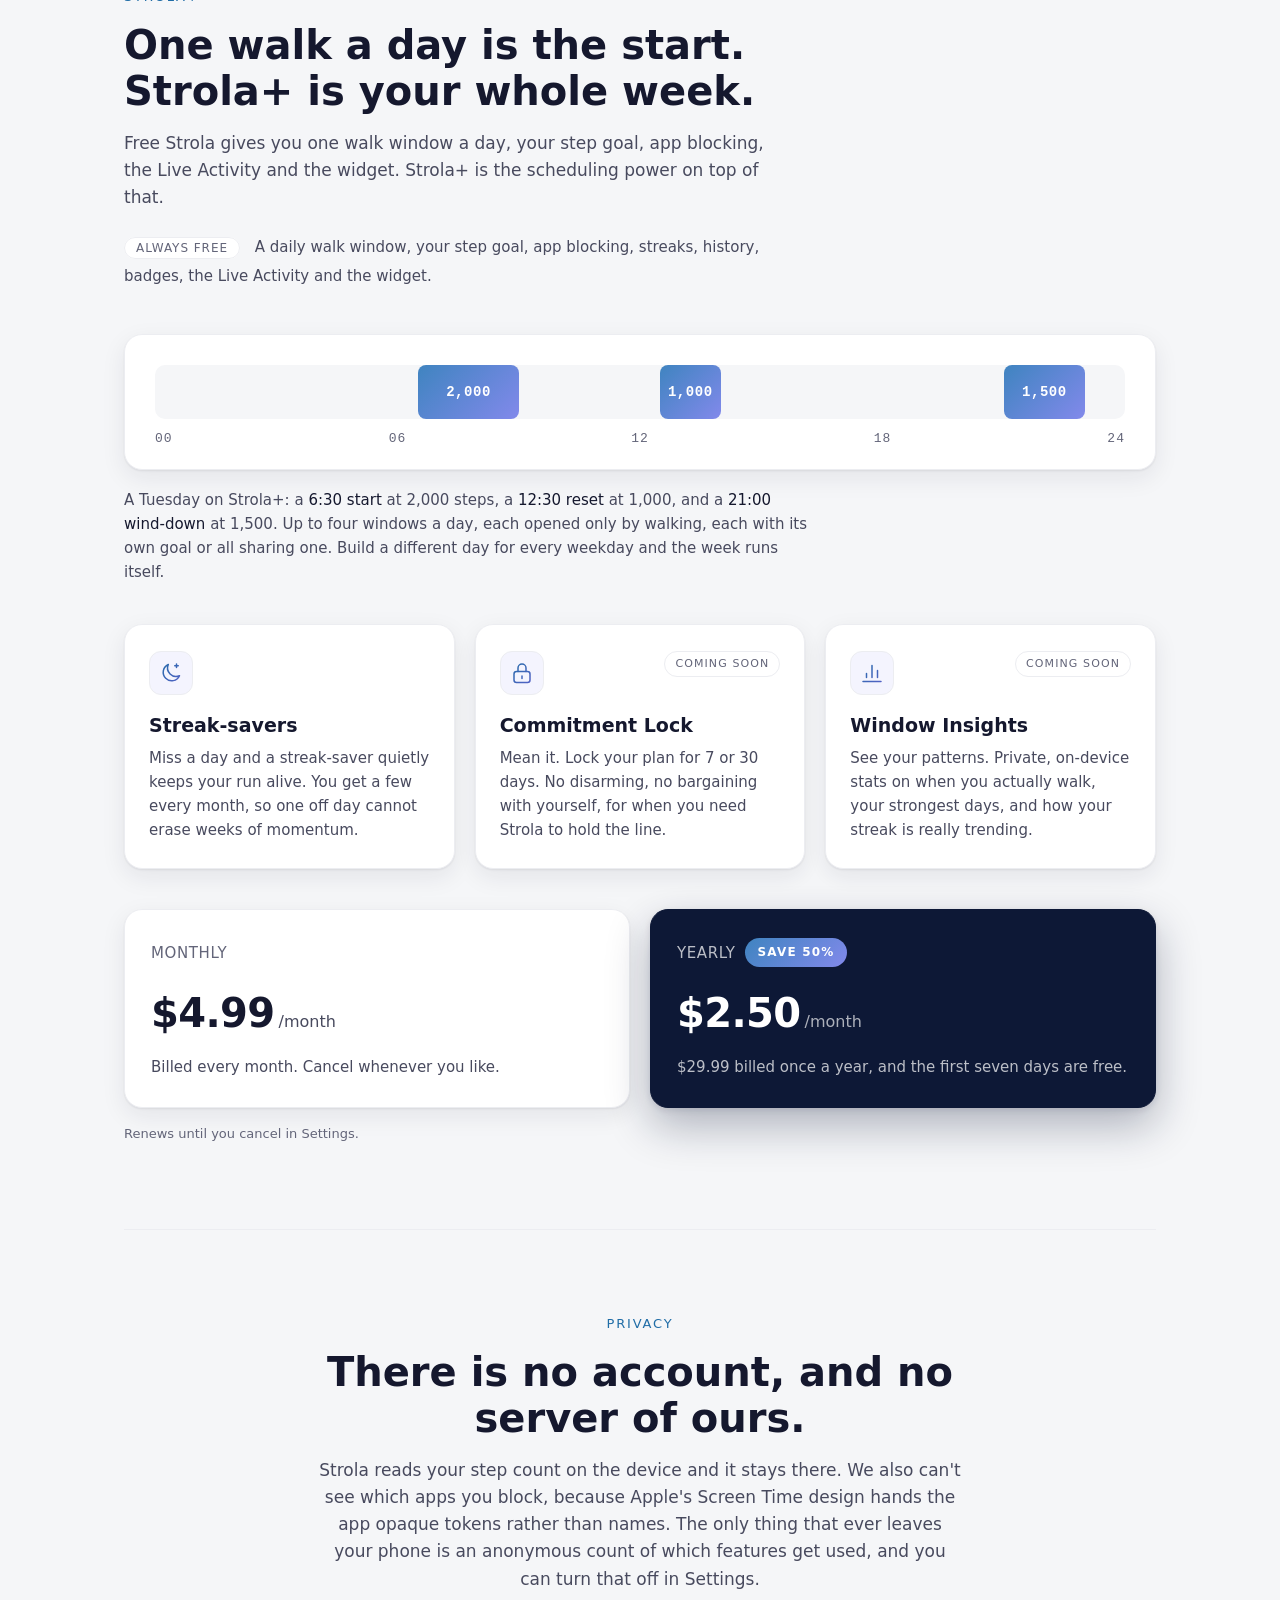
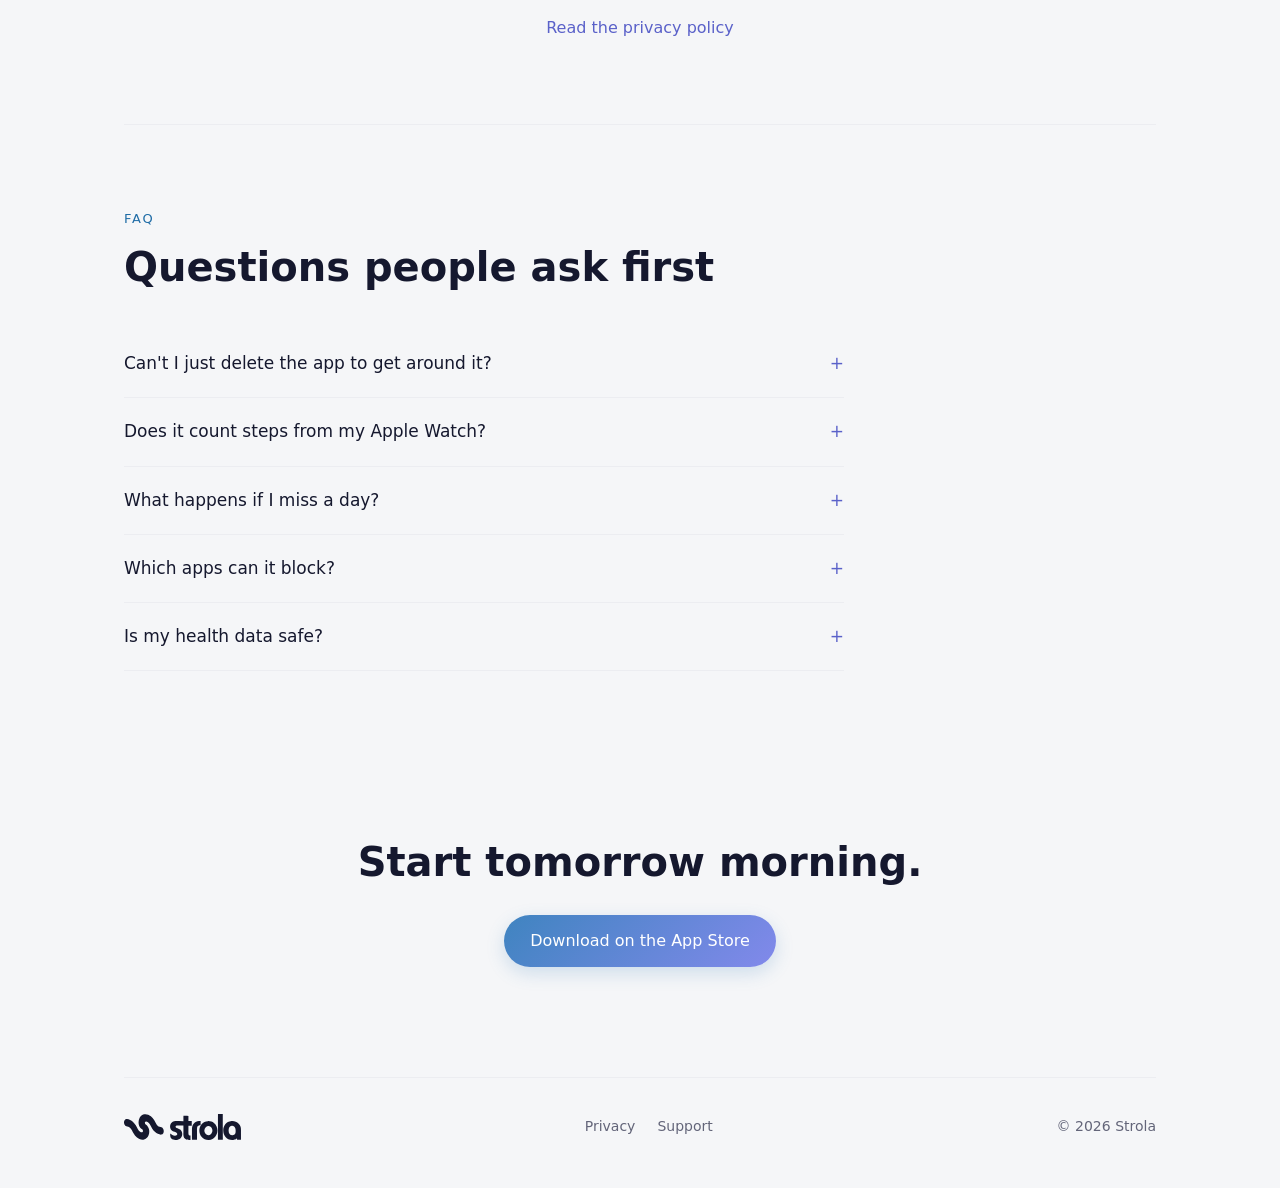
==== commit f91ff6b7: "Fix the scrubber's flow: the dial no longer contradicts the copy Each moment is now a full viewport " ====
--- a/index.html
+++ b/index.html
@@ -21,7 +21,7 @@
        is why a second grotesque would have added nothing. -->
   <link href="https://api.fontshare.com/v2/css?f[]=chillax@400,500,600&f[]=khand@500,600&display=swap" rel="stylesheet">
   <meta name="theme-color" content="#F5F6F8">
-  <link rel="stylesheet" href="style.css?v=30">
+  <link rel="stylesheet" href="style.css?v=31">
   <script>
     document.documentElement.classList.add("js");
     /* 50vw counts the scrollbar, so a calc(50% - 50vw) full-bleed overshoots
@@ -145,7 +145,7 @@
         <div class="scene-grid">
           <div class="scene-track">
 
-            <article class="moment" data-at="0">
+            <article class="moment">
               <p class="mark">06:40</p>
               <div class="moment-body">
                 <p class="eyebrow">The window opens</p>
@@ -163,7 +163,7 @@
               </div>
             </article>
 
-            <article class="moment" data-at="0.42">
+            <article class="moment">
               <p class="mark">07:15</p>
               <div class="moment-body">
                 <h2>You walk.</h2>
@@ -175,7 +175,7 @@
               </div>
             </article>
 
-            <article class="moment" data-at="0.86">
+            <article class="moment">
               <p class="mark">07:31</p>
               <div class="moment-body">
                 <h2>They open.</h2>
@@ -613,16 +613,35 @@
            story is that you finished with most of it still to spare. */
         var END_SECONDS = 38 * 60 + 56;
 
-        var top = 0, span = 1;
-        // Layout is read here and only here. Reading it inside the frame
-        // callback would force a reflow on every scroll event.
+        /* The walk does not start until the walking beat does. A single linear
+           ramp across the whole scene meant the dial read 600 steps while the
+           copy beside it still said "Your apps are shut", which is the flow
+           breaking in the most literal way available. The dial now holds at
+           zero through the locked beat, climbs only while "You walk" is the
+           live moment, and finishes before "They open" arrives. */
+        var WALK_FROM = 0.30;   // dial leaves zero
+        var WALK_TO   = 0.70;   // dial reaches the goal
+        var UNLOCK    = 0.72;   // arc turns green, room starts lifting
+
+        var top = 0, span = 1, centres = [];
+        // Layout is read here and only here. Reading it inside the scroll
+        // handler would force a reflow on every event.
         var measure = function () {
           var box = scene.getBoundingClientRect();
           top = box.top + window.scrollY;
           span = Math.max(scene.offsetHeight - window.innerHeight, 1);
+          // Each moment's centre in document space. Activation is derived from
+          // these rather than from hand-authored numbers, so it cannot drift
+          // out of step with the layout when copy, fonts or the viewport
+          // change. That drift was the other half of the flow problem.
+          centres = moments.map(function (m) {
+            var r = m.getBoundingClientRect();
+            return r.top + window.scrollY + r.height / 2;
+          });
         };
 
         var lastP = -1, lastClock = null, lastActive = -1;
+        var easeOutWalk = function (x) { return 1 - Math.pow(1 - x, 2); };
 
         var render = function () {
           var p = (window.scrollY - top) / span;
@@ -630,18 +649,24 @@
           if (Math.abs(p - lastP) < 0.0005) return;
           lastP = p;
 
-          sceneDial.paint(p);
-          sceneDial.setDone(p >= 0.92);
-
-          // The rail fills and the room lightens, both straight off p.
+          // Walk progress, not scroll progress.
+          var walk = (p - WALK_FROM) / (WALK_TO - WALK_FROM);
+          walk = walk < 0 ? 0 : walk > 1 ? 1 : walk;
+          sceneDial.paint(easeOutWalk(walk));
+          sceneDial.setDone(p >= UNLOCK);
+
+          // The rail still fills across the whole scene: it is the reader's
+          // progress through the story, not the walker's progress to the goal.
           scene.style.setProperty("--p", p.toFixed(4));
           // Text and hairlines cannot ride --p: they have to flip from light
           // on navy to dark on paper, and a half-mixed grey is unreadable
           // against both. A class with a transition crossfades them instead.
-          scene.classList.toggle("is-lit", p >= 0.9);
-
+          scene.classList.toggle("is-lit", p >= UNLOCK + 0.02);
+
+          // The countdown tracks the walk, so it holds while the locked copy
+          // is being read instead of draining behind it.
           if (clock) {
-            var left = Math.round(START_SECONDS + (END_SECONDS - START_SECONDS) * p);
+            var left = Math.round(START_SECONDS + (END_SECONDS - START_SECONDS) * easeOutWalk(walk));
             if (left !== lastClock) {
               lastClock = left;
               var h = Math.floor(left / 3600);
@@ -652,10 +677,13 @@
             }
           }
 
-          // Whichever moment we have most recently passed is the live one.
-          var active = 0;
-          for (var i = 0; i < moments.length; i++) {
-            if (p >= parseFloat(moments[i].dataset.at)) active = i;
+          // Whichever moment is nearest the middle of the viewport is the one
+          // being read, so that is the one that lights.
+          var eye = window.scrollY + window.innerHeight / 2;
+          var active = 0, best = Infinity;
+          for (var i = 0; i < centres.length; i++) {
+            var dist = Math.abs(centres[i] - eye);
+            if (dist < best) { best = dist; active = i; }
           }
           if (active !== lastActive) {
             lastActive = active;
@@ -665,12 +693,16 @@
           }
         };
 
-        var queued = false;
-        var onScroll = function () {
-          if (queued) return;          // coalesce bursts into one frame
-          queued = true;
-          requestAnimationFrame(function () { queued = false; render(); });
-        };
+        /* Rendered straight off the scroll event rather than deferred into
+           requestAnimationFrame. The rAF version had a latch bug: it set a
+           "queued" flag before asking for a frame, so in any context where no
+           frame ever arrives the flag stays true and the scrubber dies
+           silently and permanently. Rendering here is safe because render()
+           reads no layout at all, only window.scrollY, and writes a handful of
+           styles; the browser already throttles scroll events to about frame
+           rate. It is also the only version that can be tested, since neither
+           a hidden tab nor a headless iframe reliably runs rAF. */
+        var onScroll = function () { render(); };
 
         scene.classList.add("is-live");   // CSS only sticks once JS is driving
         measure();
--- a/style.css
+++ b/style.css
@@ -542,7 +542,7 @@
   /* 0.90 to 0.975. Spread wider than this and the crossfade parks on a flat
      mid-grey that belongs to neither state; an unlock should read as a switch
      rather than a dimmer. */
-  opacity: clamp(0, (var(--p) - 0.9) * 13.3, 1);
+  opacity: clamp(0, (var(--p) - 0.72) * 12.5, 1);
   pointer-events: none;
 }
 
@@ -553,23 +553,45 @@
   grid-template-columns: minmax(0, 1fr) auto;
   gap: 72px;
   align-items: start;
-  padding: 96px 0;
-}
-
-/* Sticky only once the driver is attached. Without JS the stage scrolls
-   normally and the moments read as a plain stacked list. */
-.scene-track > .moment { padding-block: 26vh 26vh; }
+  padding: 0;
+}
+
+/* Each moment is exactly one viewport tall. That is what makes the timing
+   honest: moment i sits dead centre when scroll has travelled i viewports, so
+   activation, the dial and the copy can be derived from the same number
+   instead of being guessed at. The old build packed three moments into 1.44
+   viewports of travel, which is why the third one never reached a readable
+   position and the second lit up while it was still below the fold. */
+.scene-track > .moment { min-height: 100vh; }
+
+/* The settle beat. Without it the unlock lands on the last pixel of the
+   section and the next one starts while the checkmark is still drawing. */
+.scene-track { padding-bottom: 55vh; }
+
+/* A full-viewport sticky box with the card flex-centred inside it, rather than
+   top: 50% plus translateY(-50%). A transform does not move a sticky element's
+   release point, only its painted position, so the old pairing kept the card
+   centred right up until it unstuck and then dropped it 18px. Sticking the
+   whole viewport means the pin and the paint agree. */
 .scene.is-live .scene-stage {
   position: sticky;
-  top: 50%;
-  transform: translateY(-50%);
+  top: 0;
+  height: 100vh;
+  display: flex;
+  align-items: center;
 }
 
 /* ── The rail ── */
 
+/* align-content centres the single row inside the 100vh box; align-items
+   start keeps the hour mark on the heading's first line rather than floating
+   beside the middle of the paragraph. */
 .moment {
   position: relative;
-  padding-left: 108px;
+  display: grid;
+  grid-template-columns: 108px minmax(0, 1fr);
+  align-content: center;
+  align-items: start;
   transition: opacity 0.45s ease;
 }
 .scene.is-live .moment { opacity: 0.32; }
@@ -585,10 +607,12 @@
   background: rgba(255, 255, 255, 0.16);
 }
 
+/* In the grid's first column rather than absolutely positioned, so it tracks
+   the heading automatically instead of being pinned to a hand-tuned offset
+   that only held at one viewport height. */
 .mark {
-  position: absolute;
-  left: 26px;
-  top: 26vh;
+  position: relative;
+  padding-left: 26px;
   font-family: var(--time);
   font-weight: 600;
   font-size: 19px;
@@ -599,12 +623,11 @@
 }
 .moment.is-active .mark { color: #fff; }
 
-/* Pins the mark to the rail. -21px from the mark's own left edge lands the
-   dot centred on the 1px line. */
+/* Pins the mark to the rail: the dot's 7px straddles the 1px line at x=8. */
 .mark::after {
   content: "";
   position: absolute;
-  left: -21px;
+  left: 5px;
   top: 0.52em;
   width: 7px;
   height: 7px;
@@ -1121,12 +1144,14 @@
   .js .daybar-wrap .win { transform: none; opacity: 1; animation: none; }
   /* The scrubber never attaches (the driver checks the same query), so the
      scene has to read correctly as a plain stacked section: nothing sticky,
-     no dimming, and the rail drawn at full length rather than at --p. */
-  .scene-track > .moment { padding-block: 40px; }
+     no dimming, no viewport-tall spacers, and the rail drawn at full length
+     rather than at --p. */
+  .scene-track > .moment { min-height: 0; padding-block: 34px; }
+  .scene-track { padding-bottom: 0; }
+  .scene-grid { padding: 80px 0; }
   .scene.is-live .moment,
   .scene .moment { opacity: 1; }
   .scene-track::after { height: 100%; }
-  .mark { top: 40px; }
 }
 
 /* ── Responsive ──────────────────────────────────────── */
@@ -1155,7 +1180,11 @@
   .scene-stage { order: -1; }
   .scene.is-live .scene-stage {
     top: 0;
-    transform: none;
+    /* Not the desktop full-viewport box: here the card pins to the top and the
+       text scrolls beneath it, so the sticky element is only as tall as the
+       card itself. */
+    height: auto;
+    display: block;
     padding: 16px 0 18px;
     /* Fully opaque and above the track. A gradient that faded to transparent
        let the moment text show through the card, and without the stacking
@@ -1173,8 +1202,11 @@
   .lockscreen { width: min(230px, 62vw); padding: 20px 18px 18px; border-radius: 26px; }
   .lockscreen .dial { width: 84%; }
   .ls-countdown { font-size: 24px; }
-  .scene-track > .moment { padding-block: 8vh 14vh; }
-  .mark { top: 8vh; }
+  /* The card eats roughly 40vh at the top, so a full viewport per moment would
+     leave the text stranded below the fold. 62vh puts each heading into the
+     readable strip under the card as it arrives. */
+  .scene-track > .moment { min-height: 62vh; }
+  .scene-track { padding-bottom: 30vh; }
 
   section { padding: 60px 0; }
   /* Vertical only. Zeroing the horizontal padding would undo the
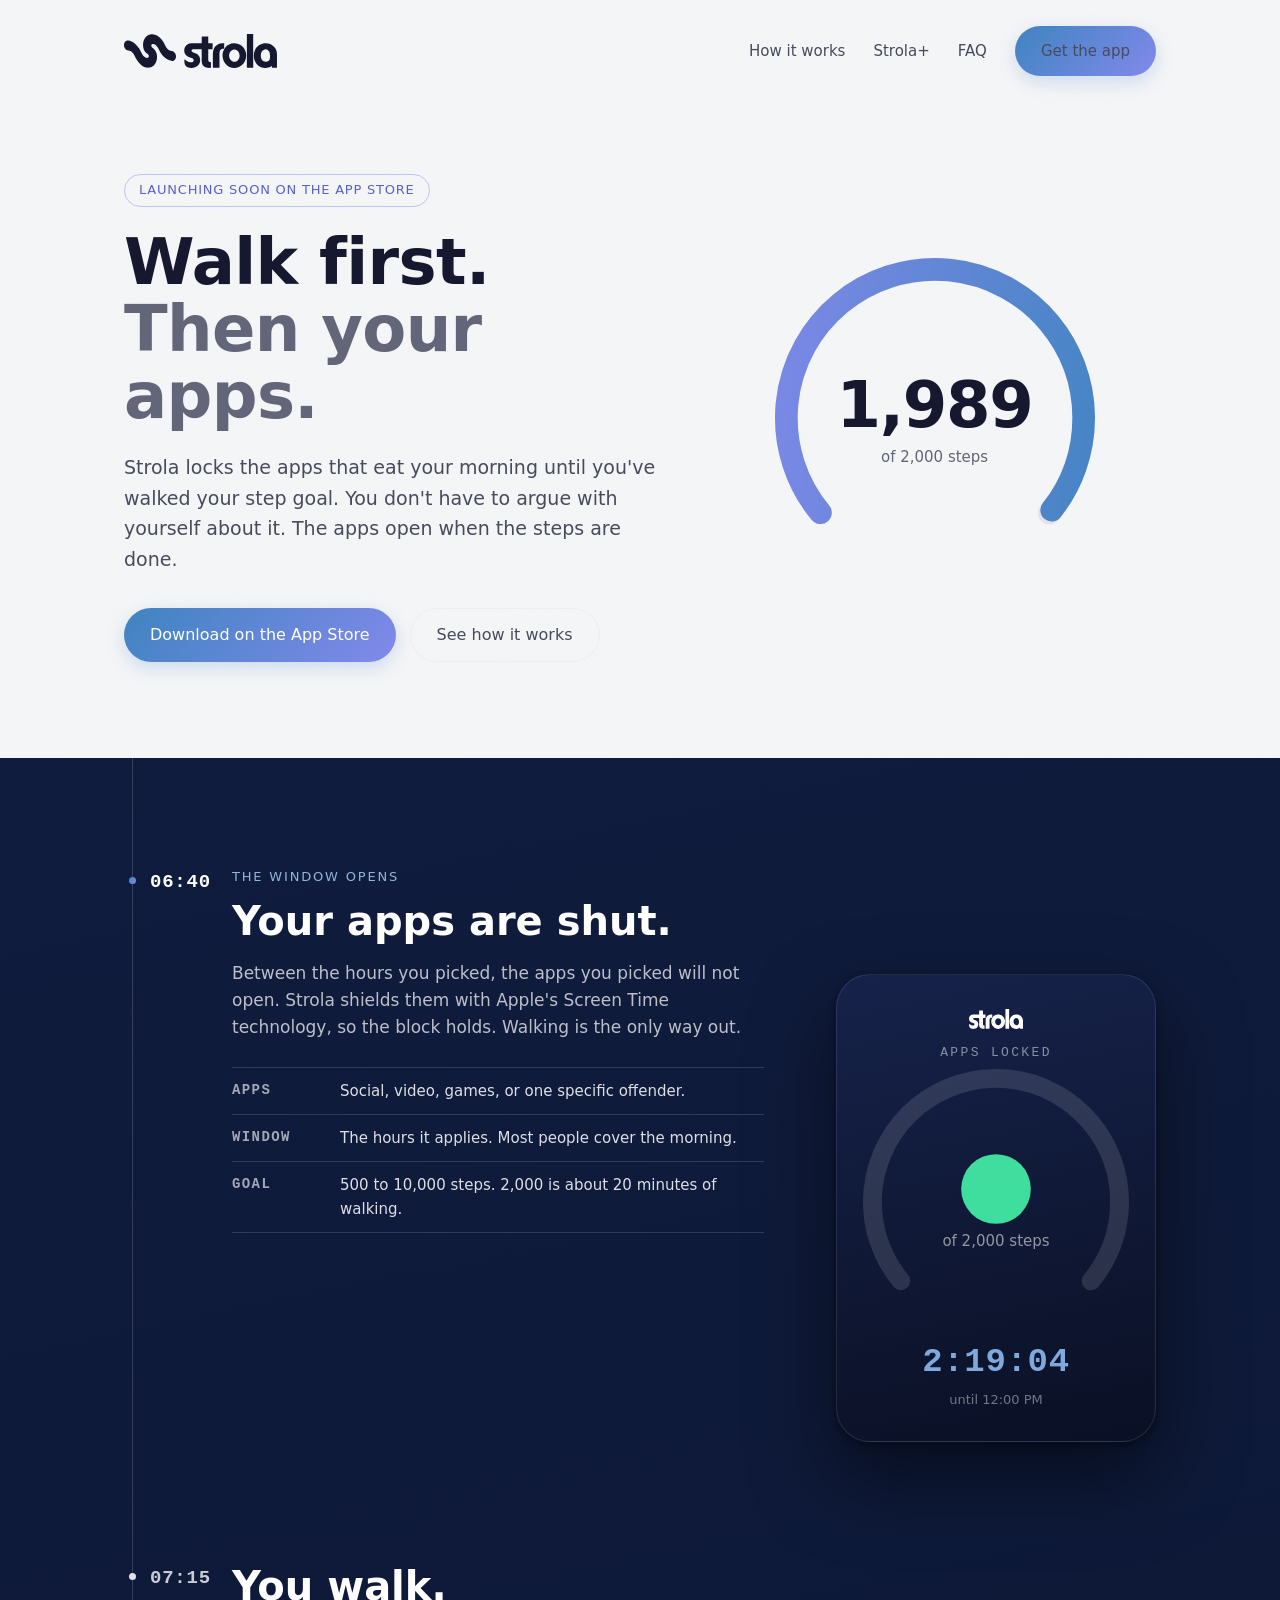
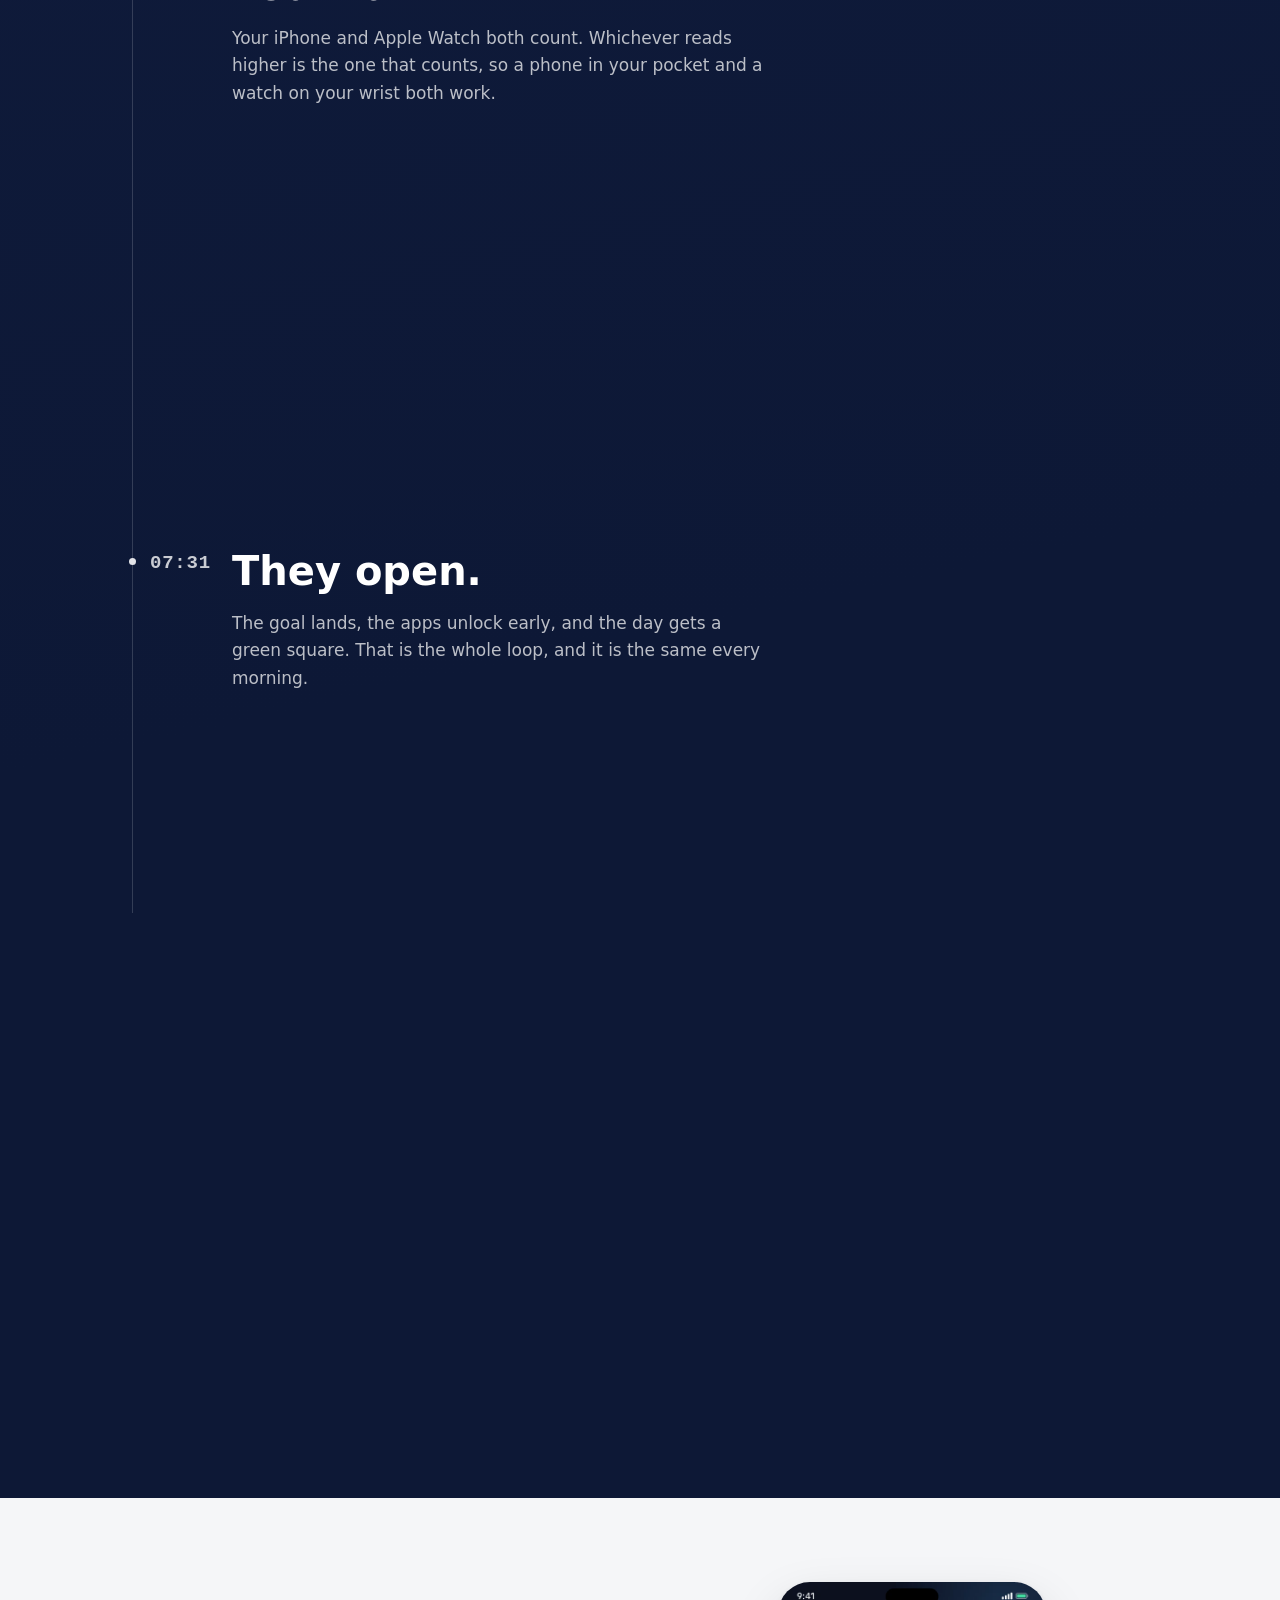
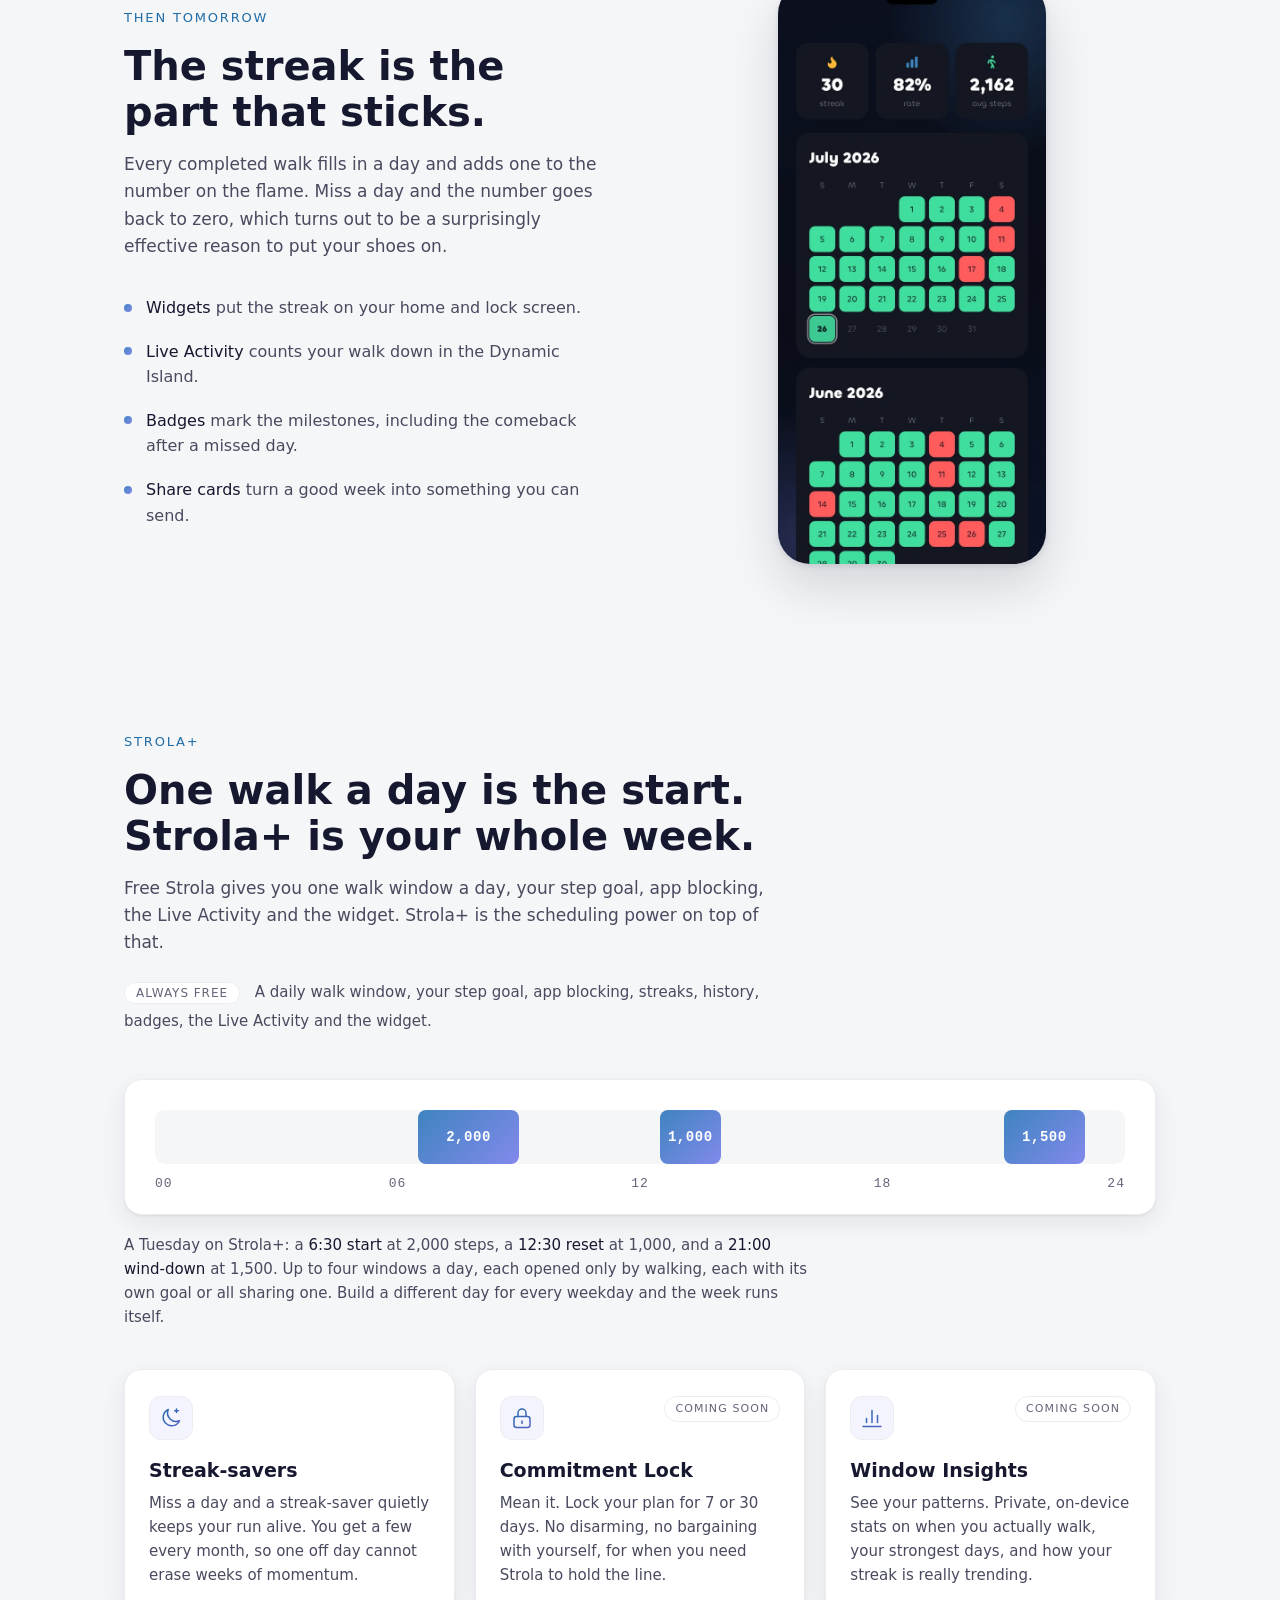
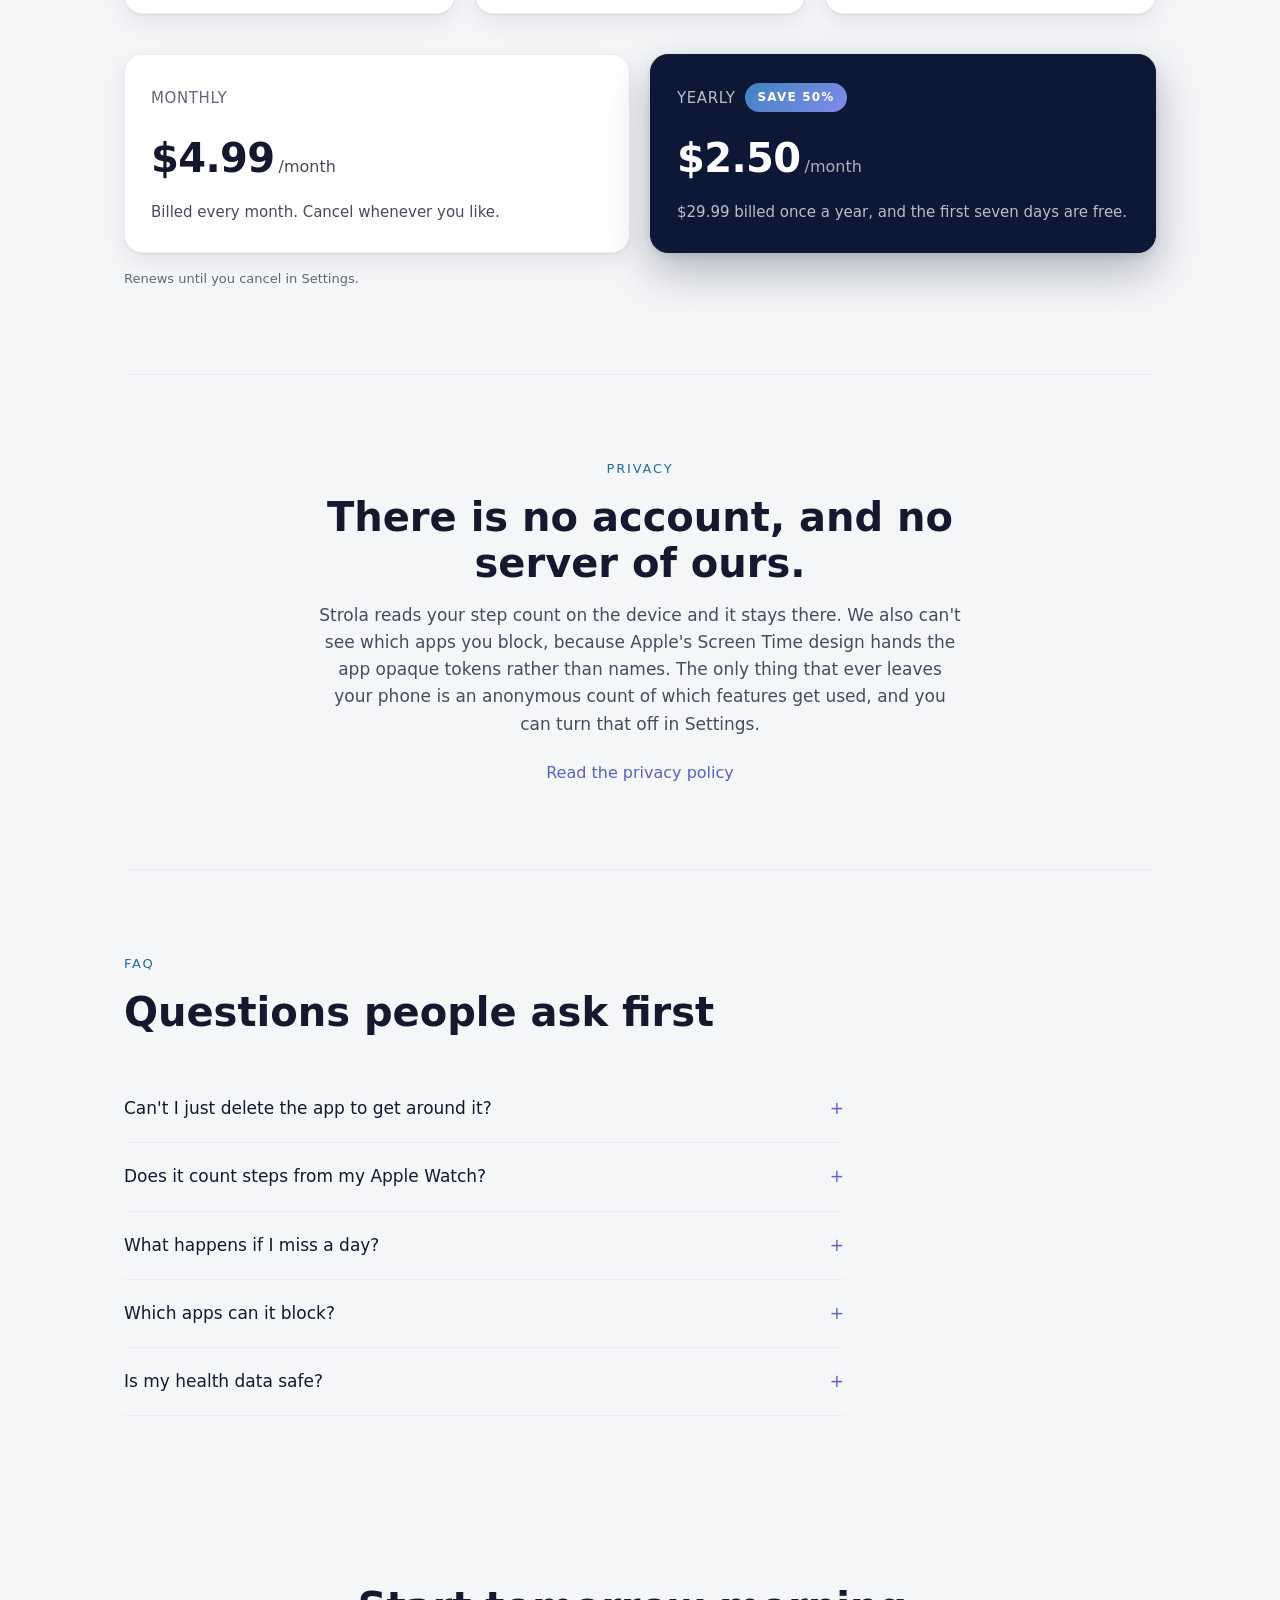
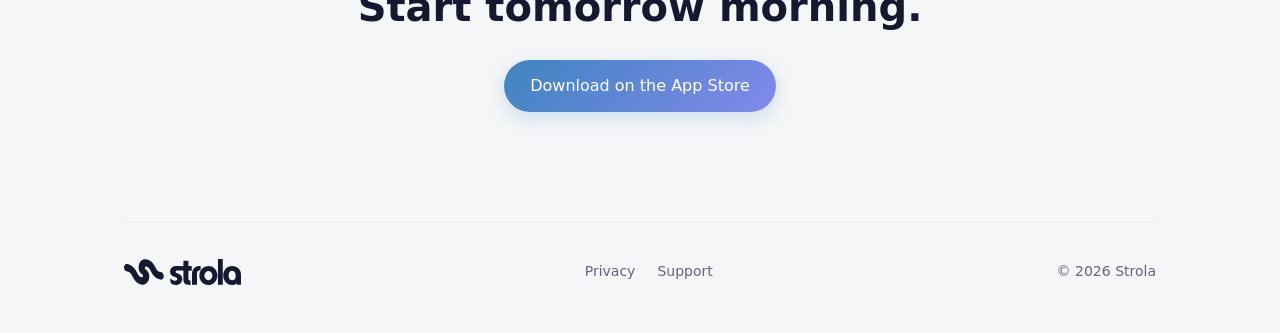
==== commit 75179e9c: "Shorten the scrubber by 37% 65vh per beat with a 65vh tail instead of a full viewport plus 55vh. The" ====
--- a/index.html
+++ b/index.html
@@ -21,7 +21,7 @@
        is why a second grotesque would have added nothing. -->
   <link href="https://api.fontshare.com/v2/css?f[]=chillax@400,500,600&f[]=khand@500,600&display=swap" rel="stylesheet">
   <meta name="theme-color" content="#F5F6F8">
-  <link rel="stylesheet" href="style.css?v=31">
+  <link rel="stylesheet" href="style.css?v=32">
   <script>
     document.documentElement.classList.add("js");
     /* 50vw counts the scrollbar, so a calc(50% - 50vw) full-bleed overshoots
--- a/style.css
+++ b/style.css
@@ -556,17 +556,18 @@
   padding: 0;
 }
 
-/* Each moment is exactly one viewport tall. That is what makes the timing
-   honest: moment i sits dead centre when scroll has travelled i viewports, so
-   activation, the dial and the copy can be derived from the same number
-   instead of being guessed at. The old build packed three moments into 1.44
-   viewports of travel, which is why the third one never reached a readable
-   position and the second lit up while it was still below the fold. */
-.scene-track > .moment { min-height: 100vh; }
-
-/* The settle beat. Without it the unlock lands on the last pixel of the
-   section and the next one starts while the checkmark is still drawing. */
-.scene-track { padding-bottom: 55vh; }
+/* Equal beats, which is what makes the timing honest: every moment gets the
+   same travel, so activation, the dial and the copy all derive from one
+   number. The old build packed three moments into 1.44 viewports, which is why
+   the third never reached a readable position.
+
+   --beat and --settle move together on purpose. Where each moment lands in p
+   is beat / (3*beat + settle - 100vh), so holding their ratio keeps the beat
+   positions fixed and leaves WALK_FROM / WALK_TO / UNLOCK in index.html valid.
+   Change one without the other and the unlock drifts off its own line. At
+   65/65 the three beats sit at p = 0, 0.41 and 0.81 with 19% left to settle. */
+.scene-track > .moment { min-height: var(--beat, 65vh); }
+.scene-track { padding-bottom: var(--settle, 65vh); }
 
 /* A full-viewport sticky box with the card flex-centred inside it, rather than
    top: 50% plus translateY(-50%). A transform does not move a sticky element's
@@ -1203,10 +1204,9 @@
   .lockscreen .dial { width: 84%; }
   .ls-countdown { font-size: 24px; }
   /* The card eats roughly 40vh at the top, so a full viewport per moment would
-     leave the text stranded below the fold. 62vh puts each heading into the
-     readable strip under the card as it arrives. */
-  .scene-track > .moment { min-height: 62vh; }
-  .scene-track { padding-bottom: 30vh; }
+     leave the text stranded below the fold. These are shorter than desktop's
+     for the same reason, and again move together to preserve the ratio. */
+  .scene-track { --beat: 52vh; --settle: 34vh; }
 
   section { padding: 60px 0; }
   /* Vertical only. Zeroing the horizontal padding would undo the
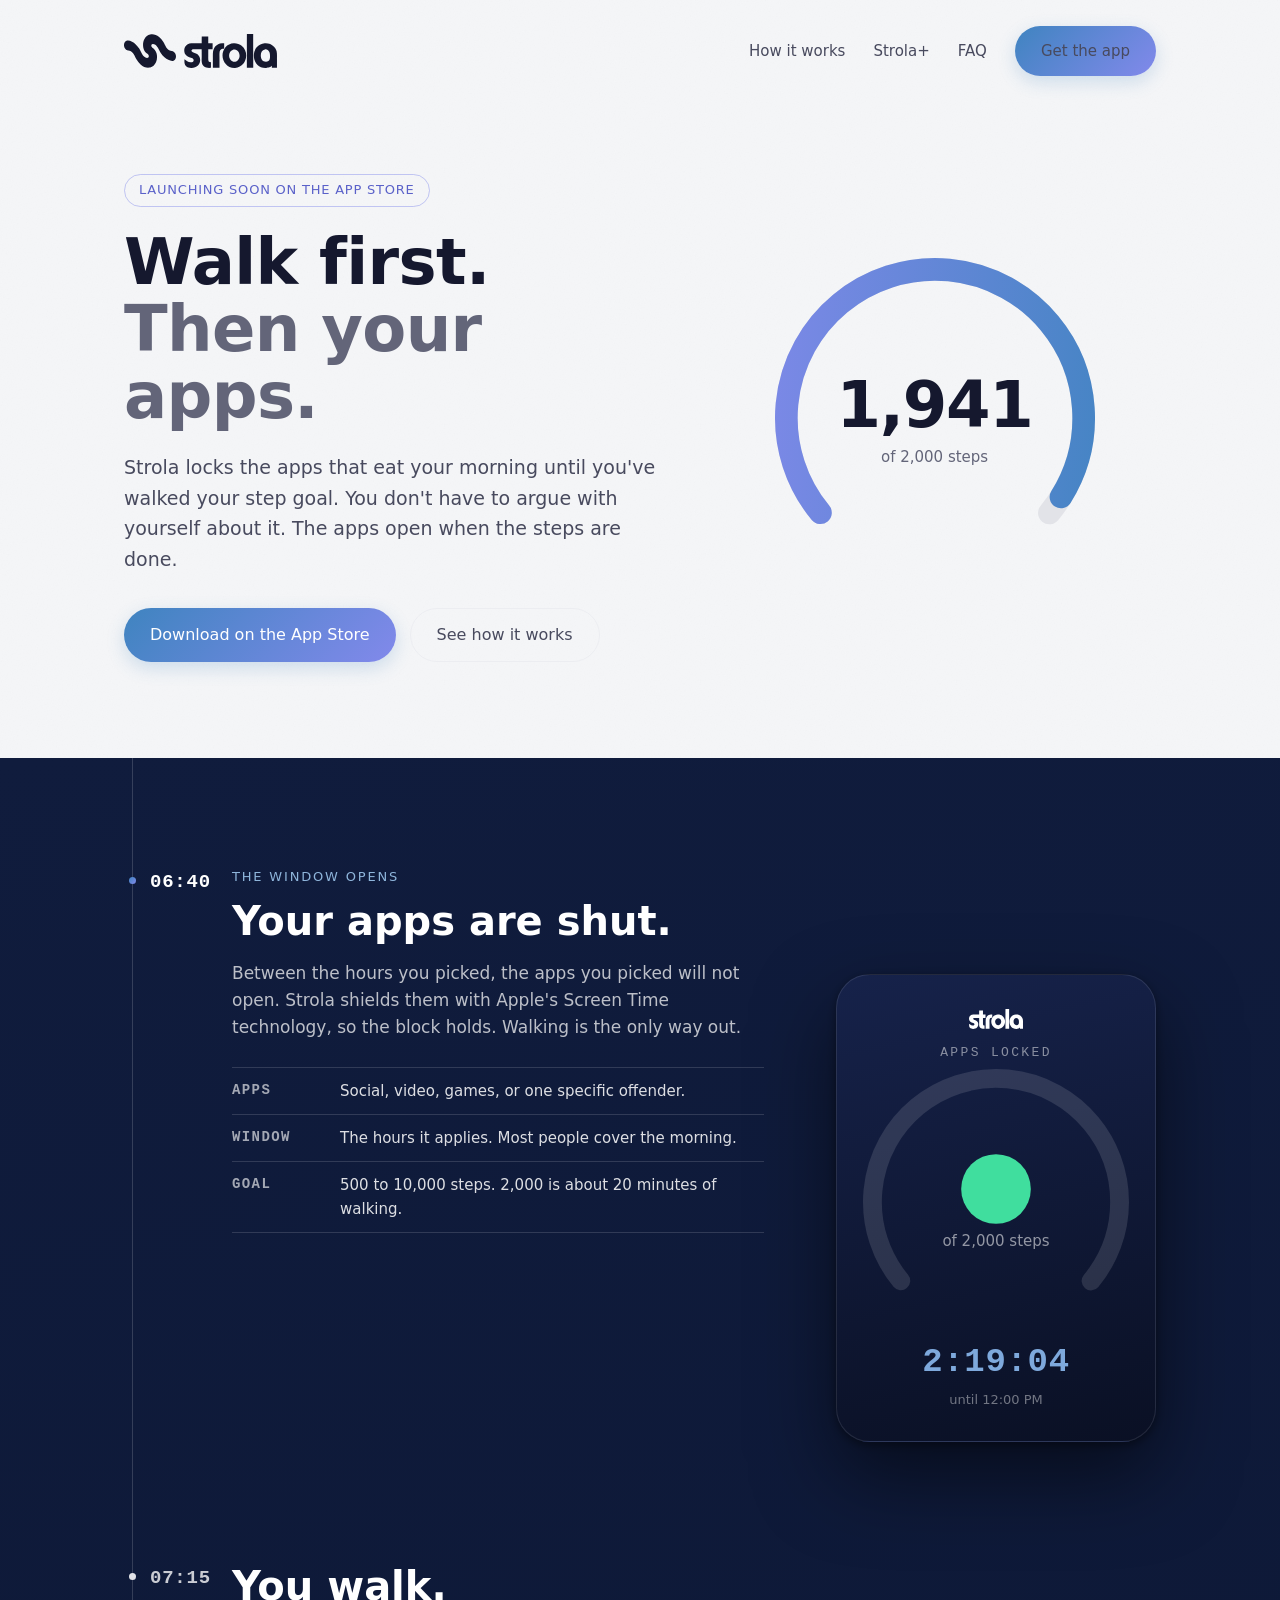
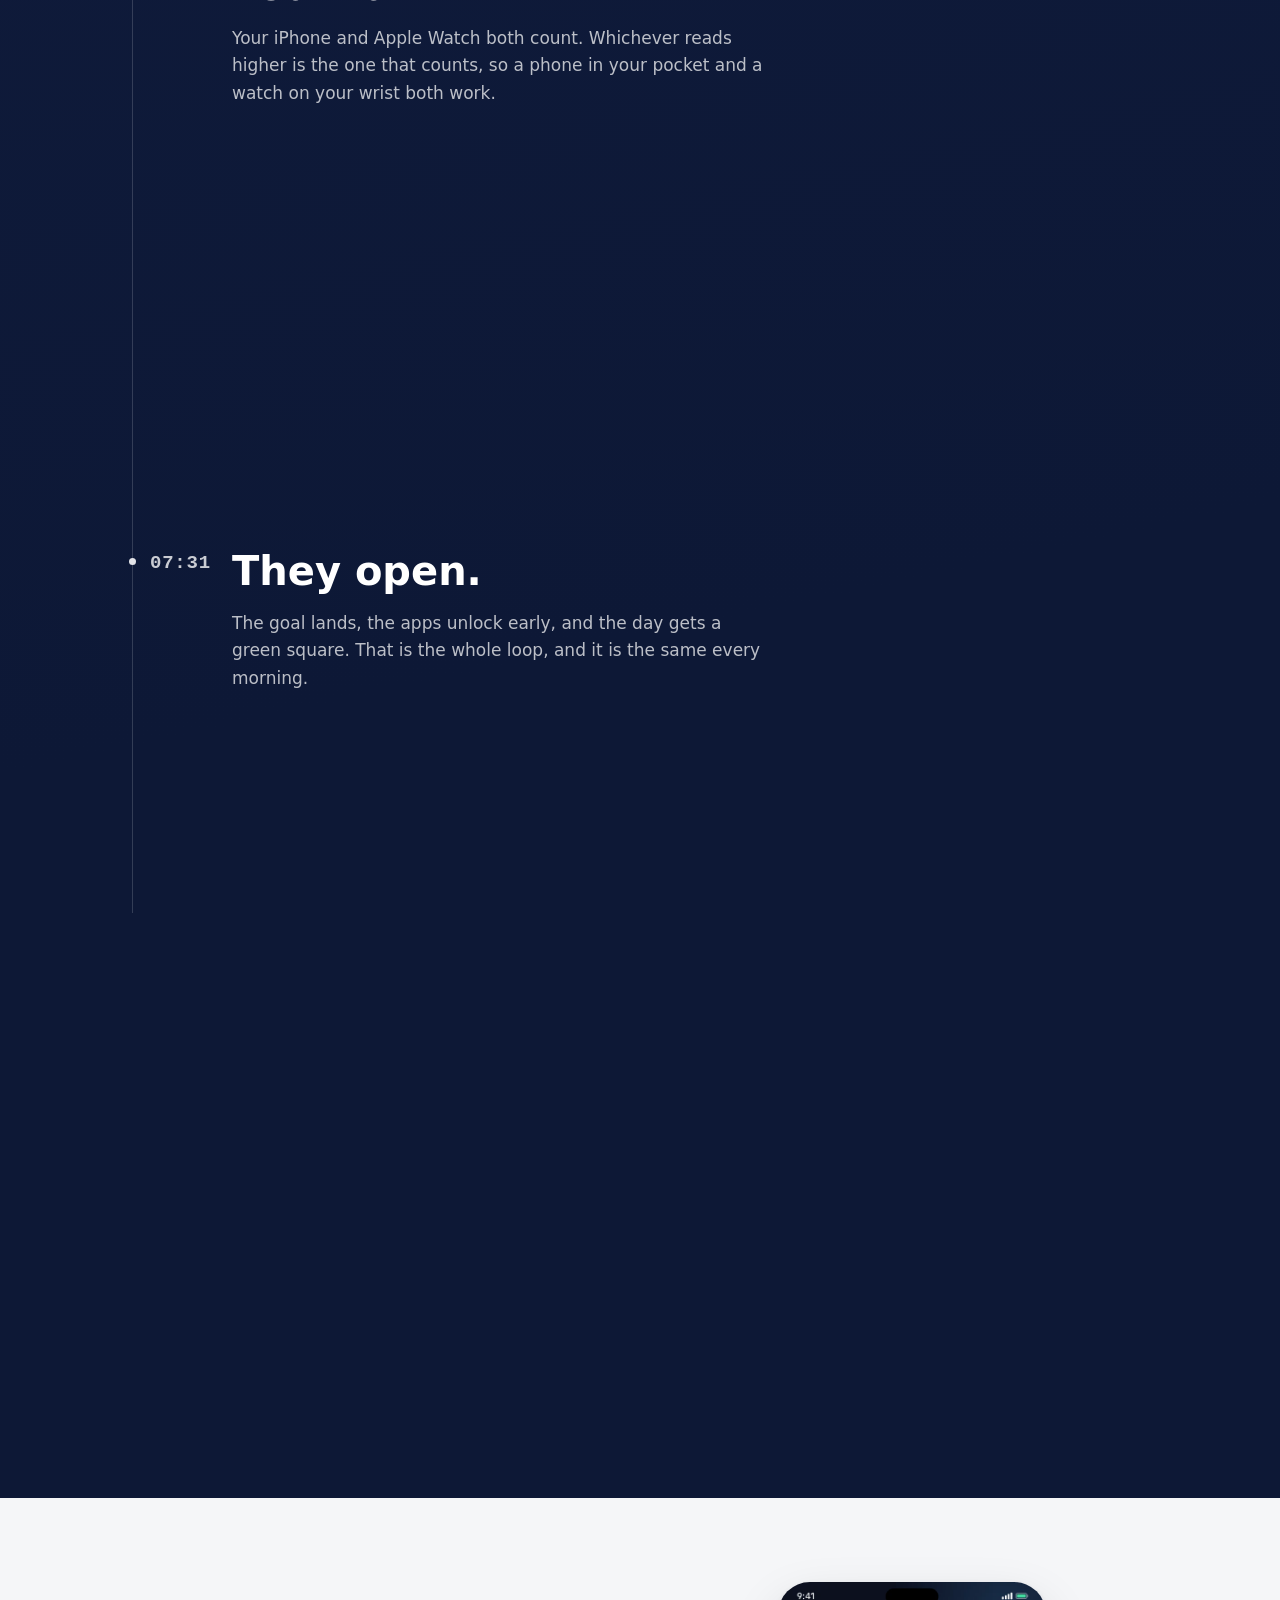
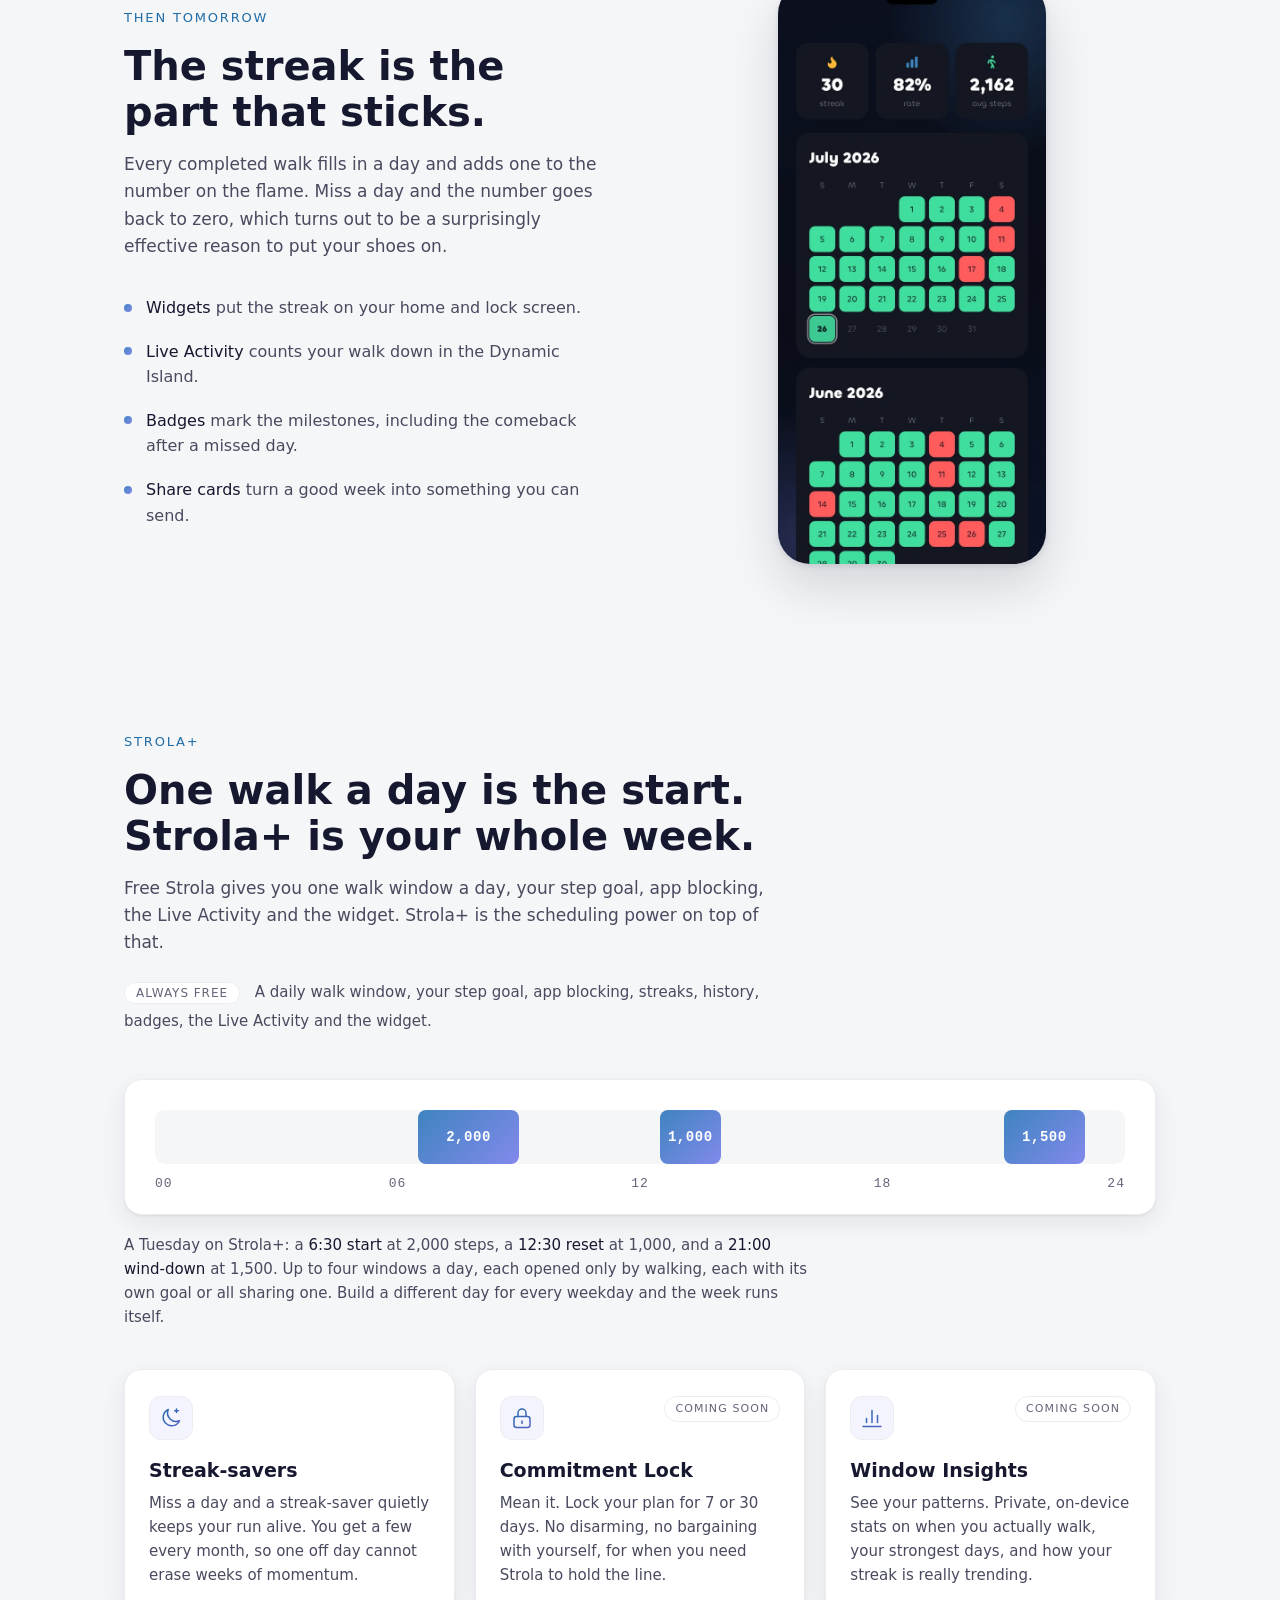
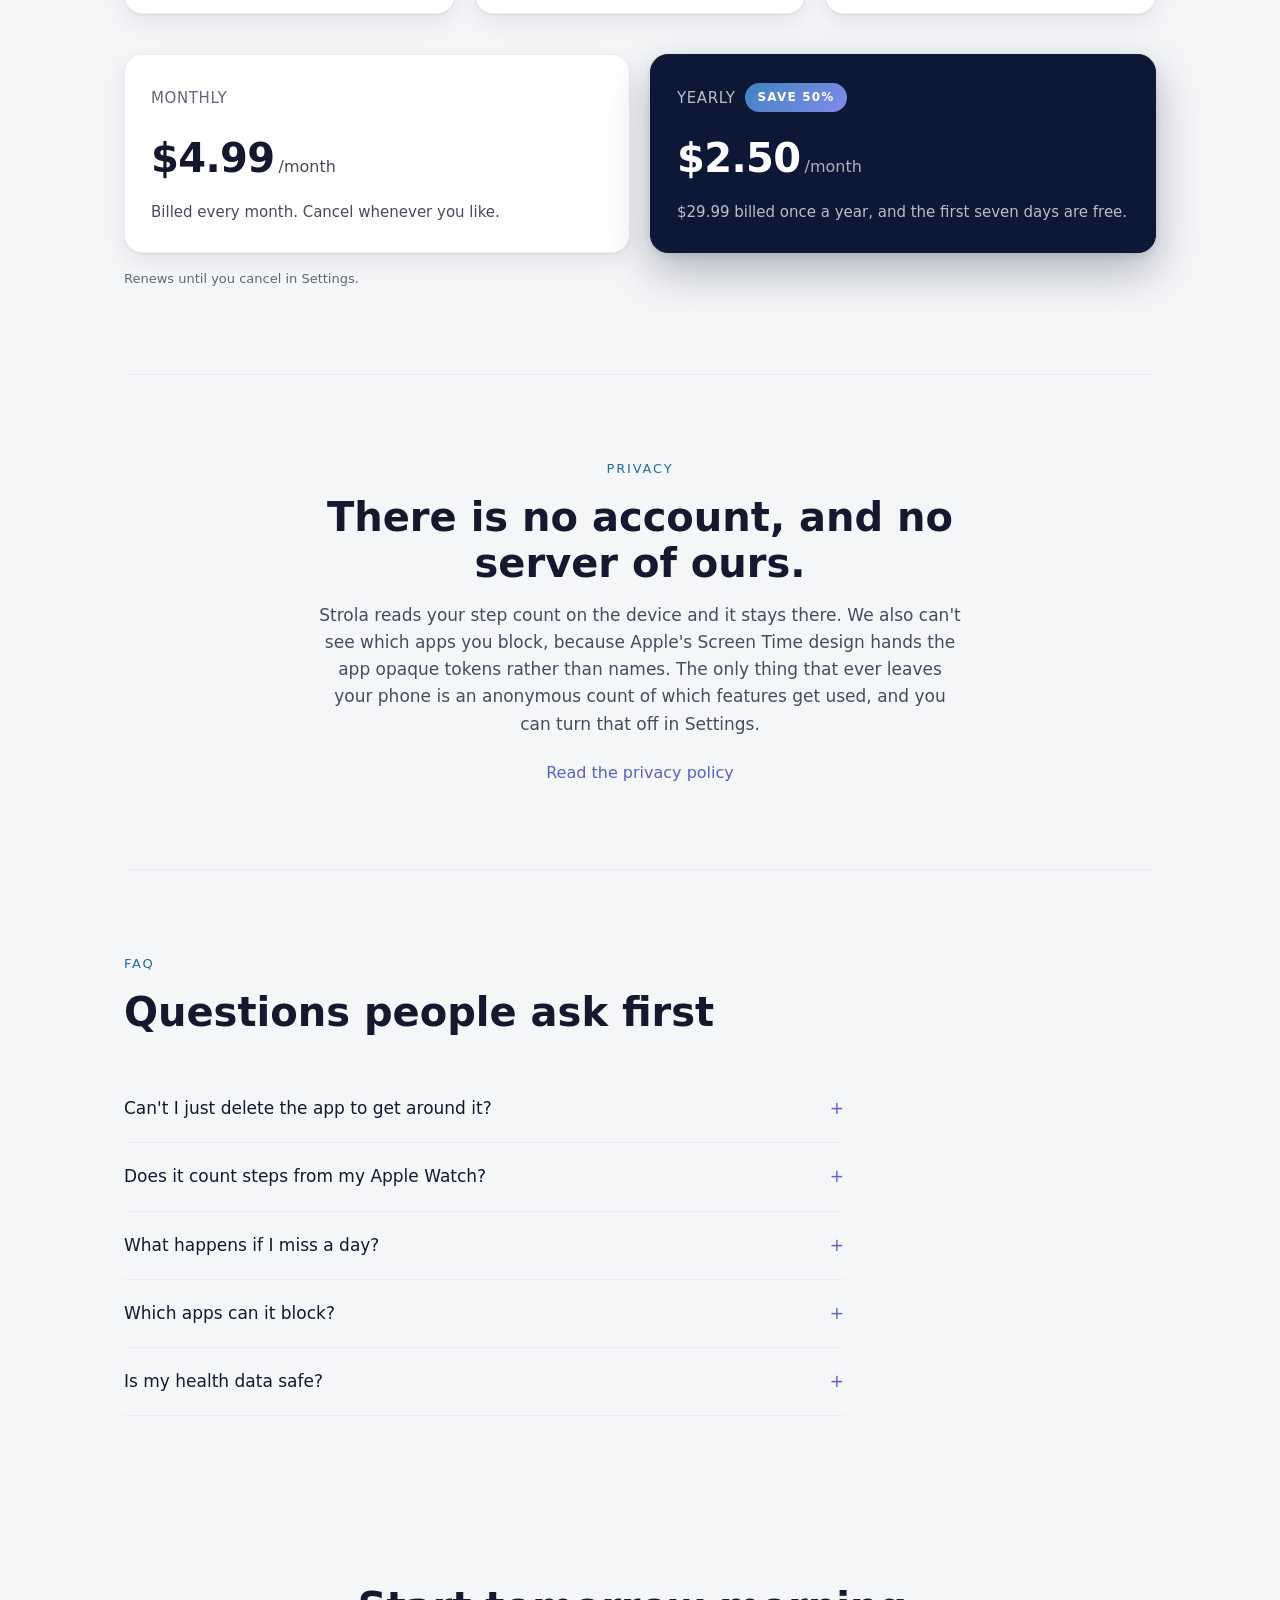
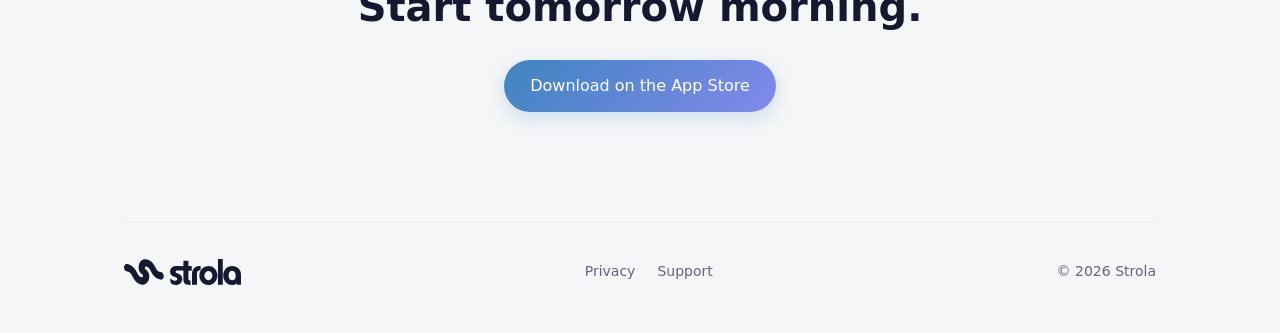
==== commit c0a2c757: "Fix the invisible unlock label and the overshooting rail The completed label was taking the light-th" ====
--- a/index.html
+++ b/index.html
@@ -21,7 +21,7 @@
        is why a second grotesque would have added nothing. -->
   <link href="https://api.fontshare.com/v2/css?f[]=chillax@400,500,600&f[]=khand@500,600&display=swap" rel="stylesheet">
   <meta name="theme-color" content="#F5F6F8">
-  <link rel="stylesheet" href="style.css?v=32">
+  <link rel="stylesheet" href="style.css?v=33">
   <script>
     document.documentElement.classList.add("js");
     /* 50vw counts the scrollbar, so a calc(50% - 50vw) full-bleed overshoots
--- a/style.css
+++ b/style.css
@@ -639,7 +639,12 @@
 .moment.is-active .mark::after { background: var(--ramp); }
 
 /* The filled length of the rail, drawn once over the whole track rather than
-   per moment so it reads as one continuous walk. */
+   per moment so it reads as one continuous walk.
+
+   The settle tail is subtracted, because a percentage height on an absolutely
+   positioned child resolves against the padding box. Left as plain 100% the
+   fill kept growing through the settle and hung a lit 1px line in the empty
+   space under the last moment, past the end of the rail it is filling. */
 .scene-track { position: relative; }
 .scene-track::after {
   content: "";
@@ -647,7 +652,7 @@
   left: 8px;
   top: 0;
   width: 1px;
-  height: calc(var(--p) * 100%);
+  height: calc(var(--p) * (100% - var(--settle, 65vh)));
   background: linear-gradient(180deg, var(--accent), var(--violet));
   pointer-events: none;
 }
@@ -727,6 +732,13 @@
 .lockscreen .dial .track { stroke: rgba(255, 255, 255, 0.12); }
 .lockscreen .dial-count { color: #fff; }
 .lockscreen .dial-goal { color: rgba(255, 255, 255, 0.55); }
+
+/* The hero's dial sits on paper, so its completed label is --ink. This one sits
+   on navy, and `.dial.done .dial-goal` (0,3,0) out-specifies
+   `.lockscreen .dial-goal` (0,2,0), so "Apps unlocked" was rendering near-black
+   on a near-black card at about 1.2:1 — the payoff line went invisible at the
+   exact moment it pays off. This selector is (0,4,0) and wins. */
+.lockscreen .dial.done .dial-goal { color: #fff; }
 
 .ls-countdown {
   font-family: var(--time);
